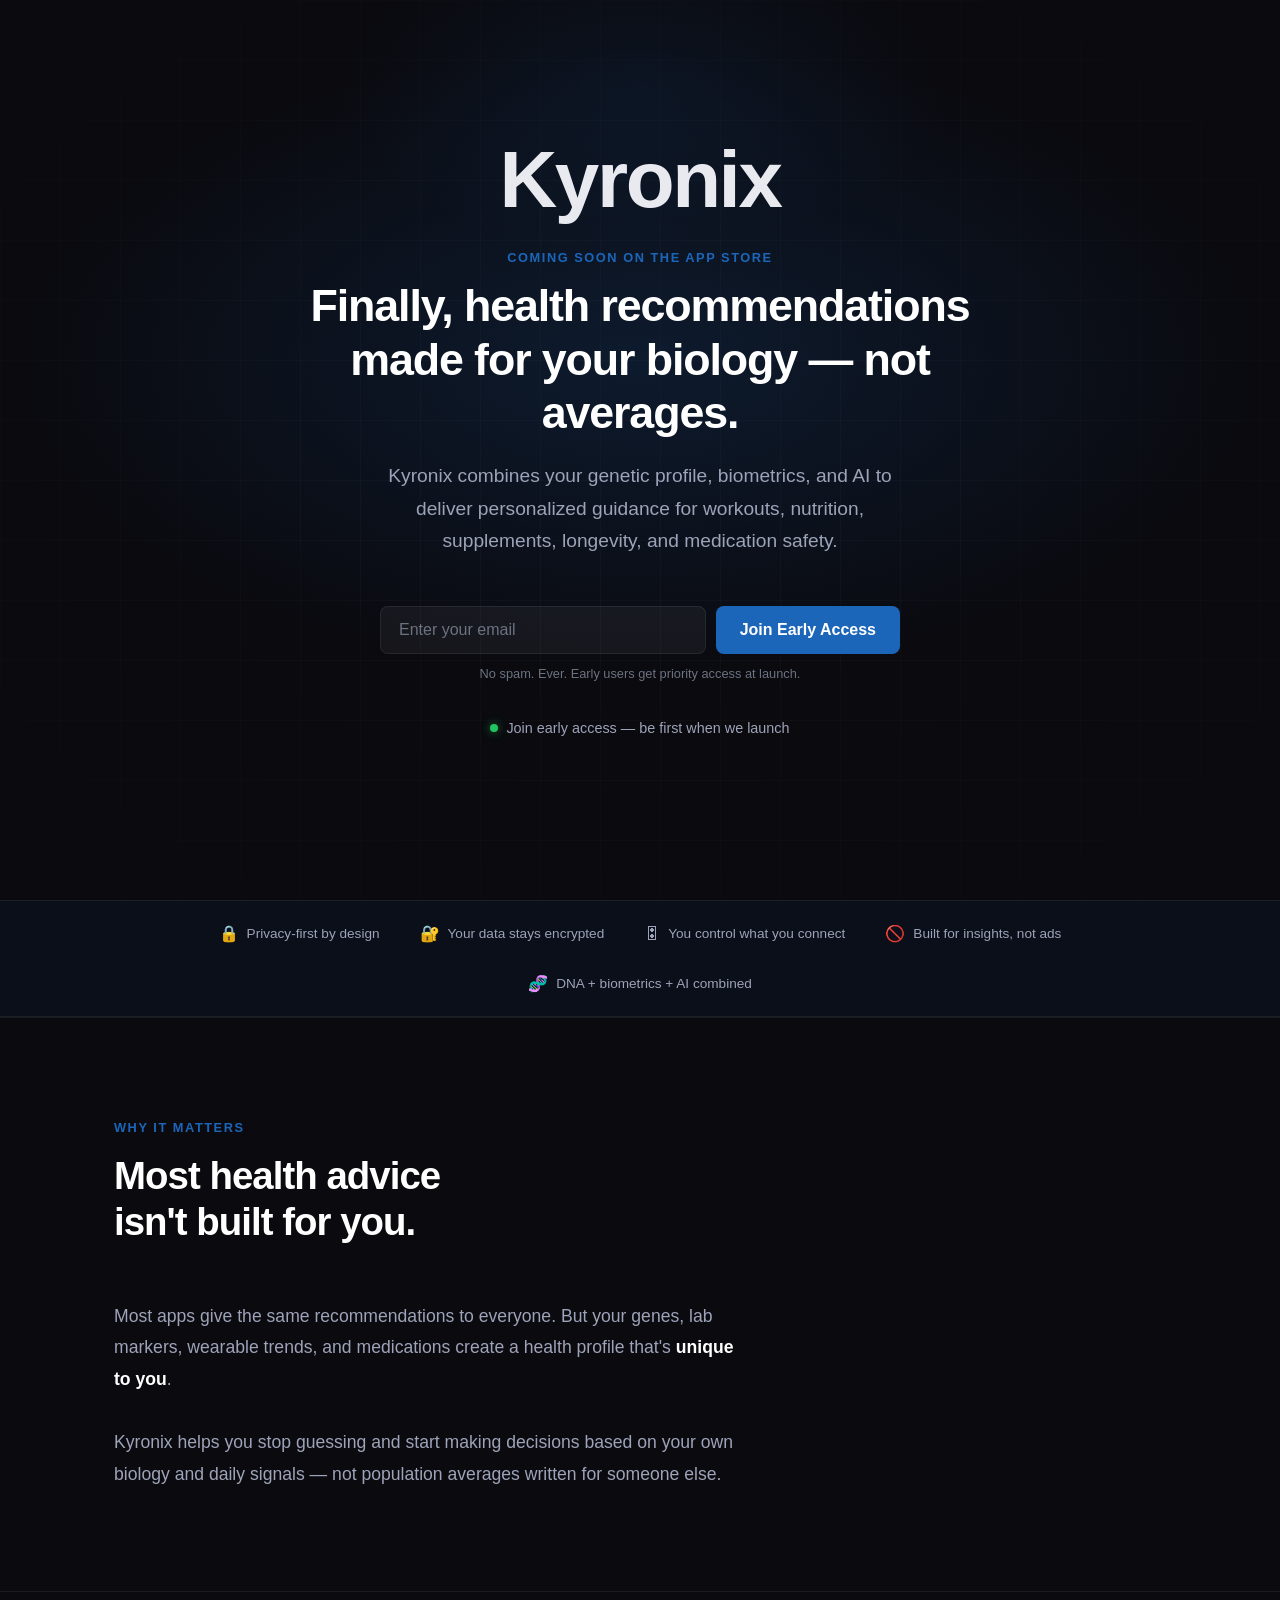
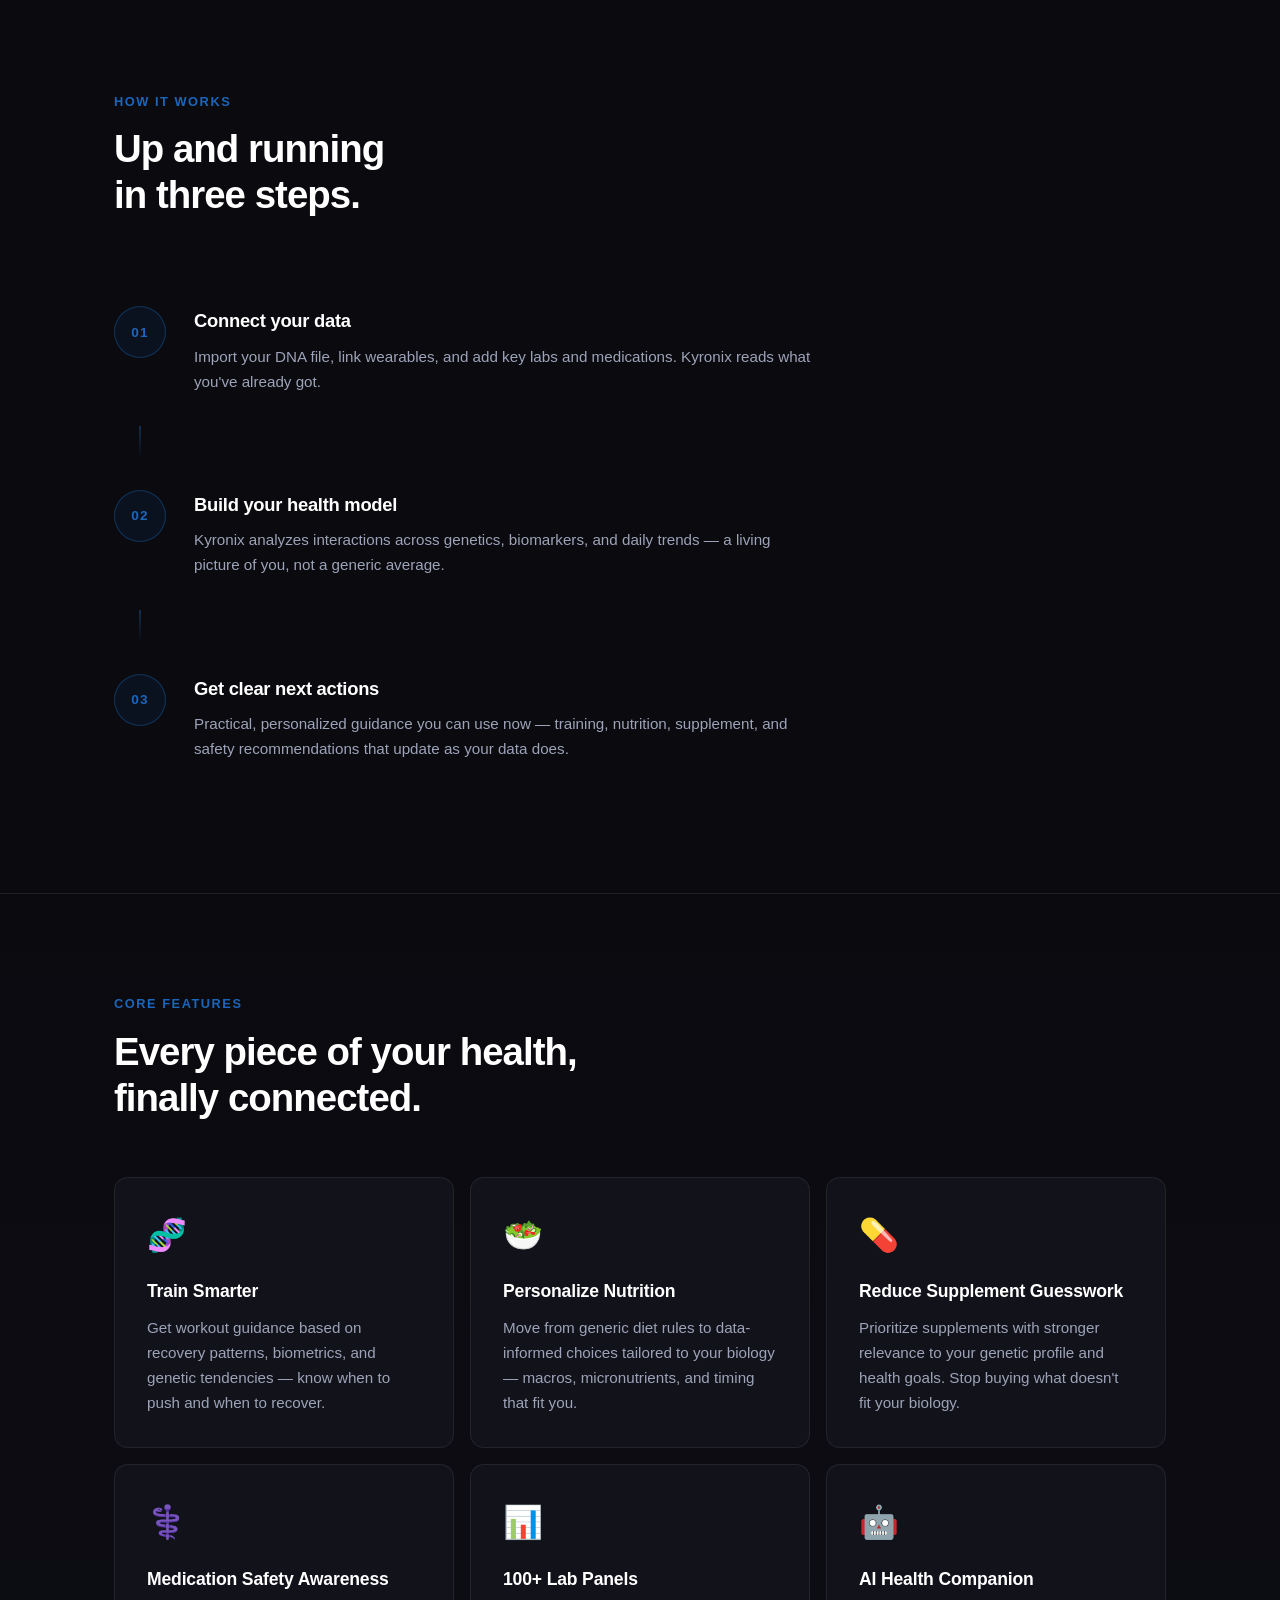
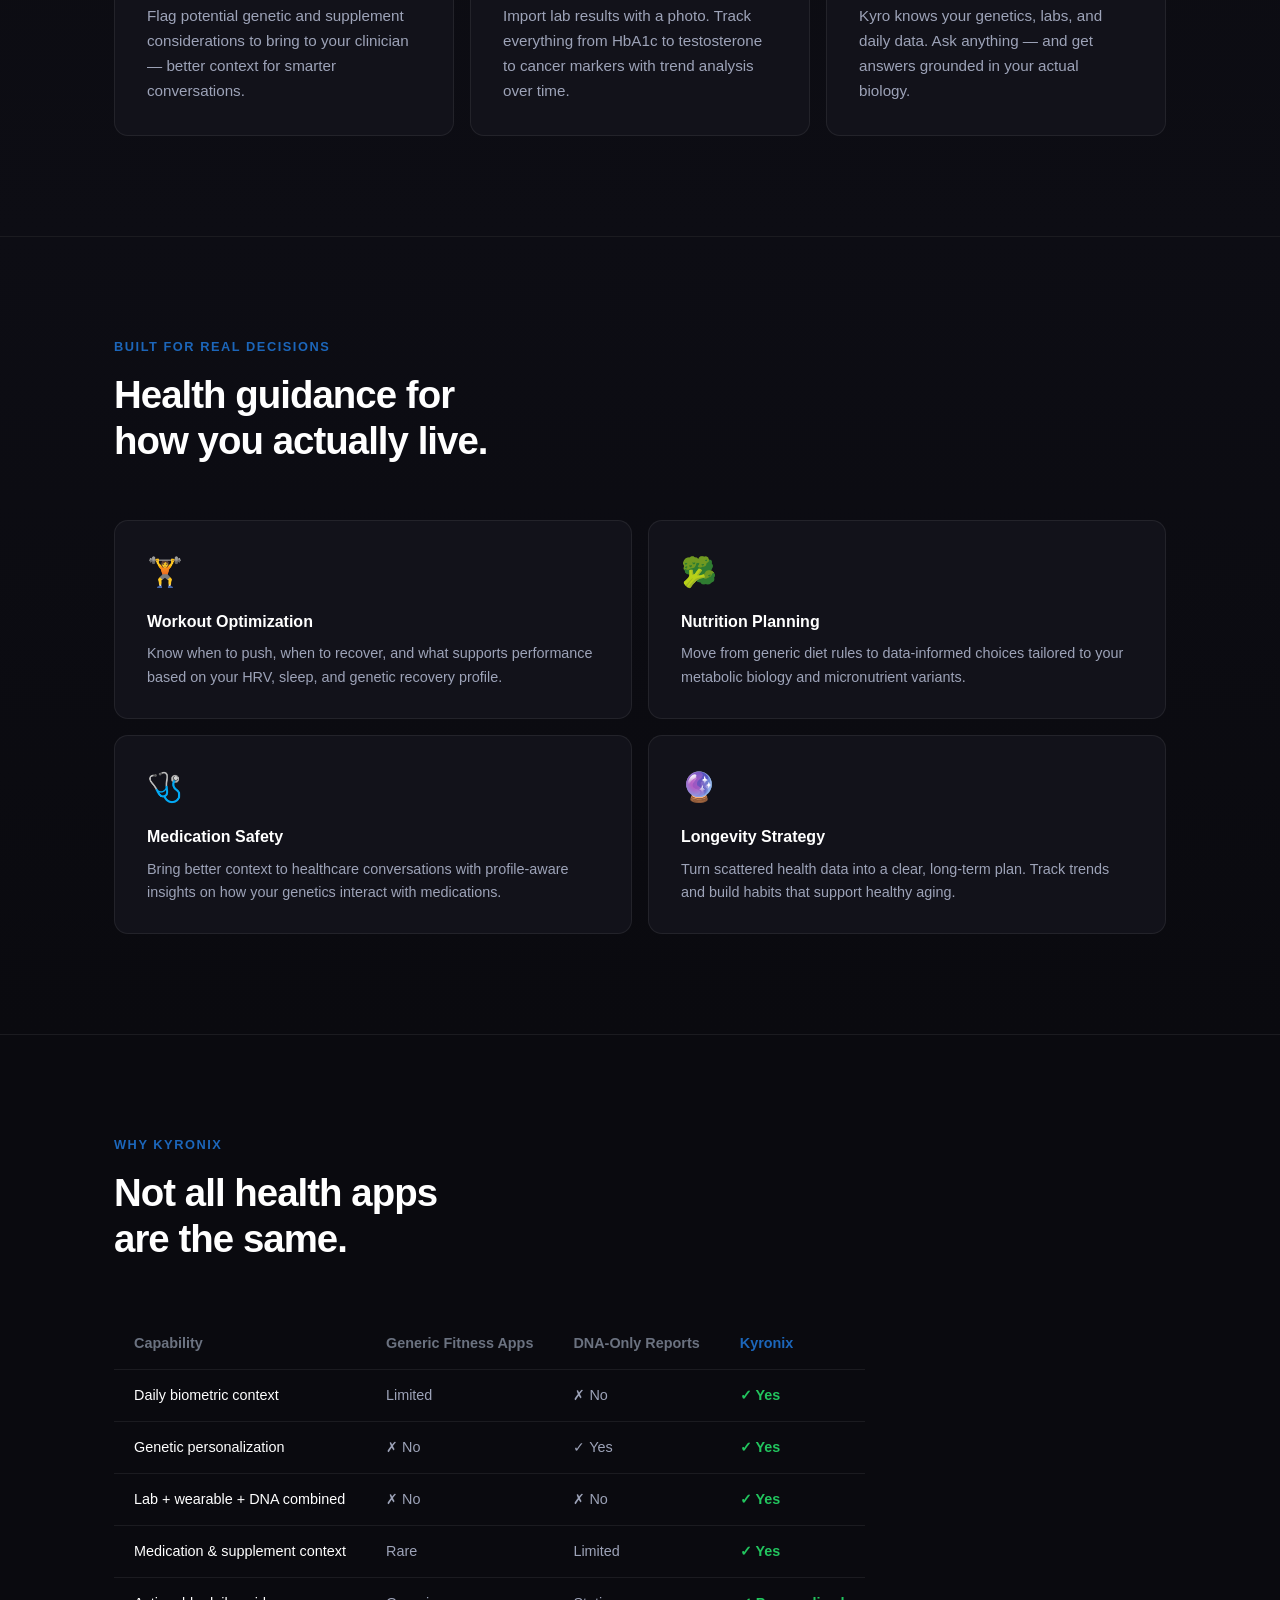
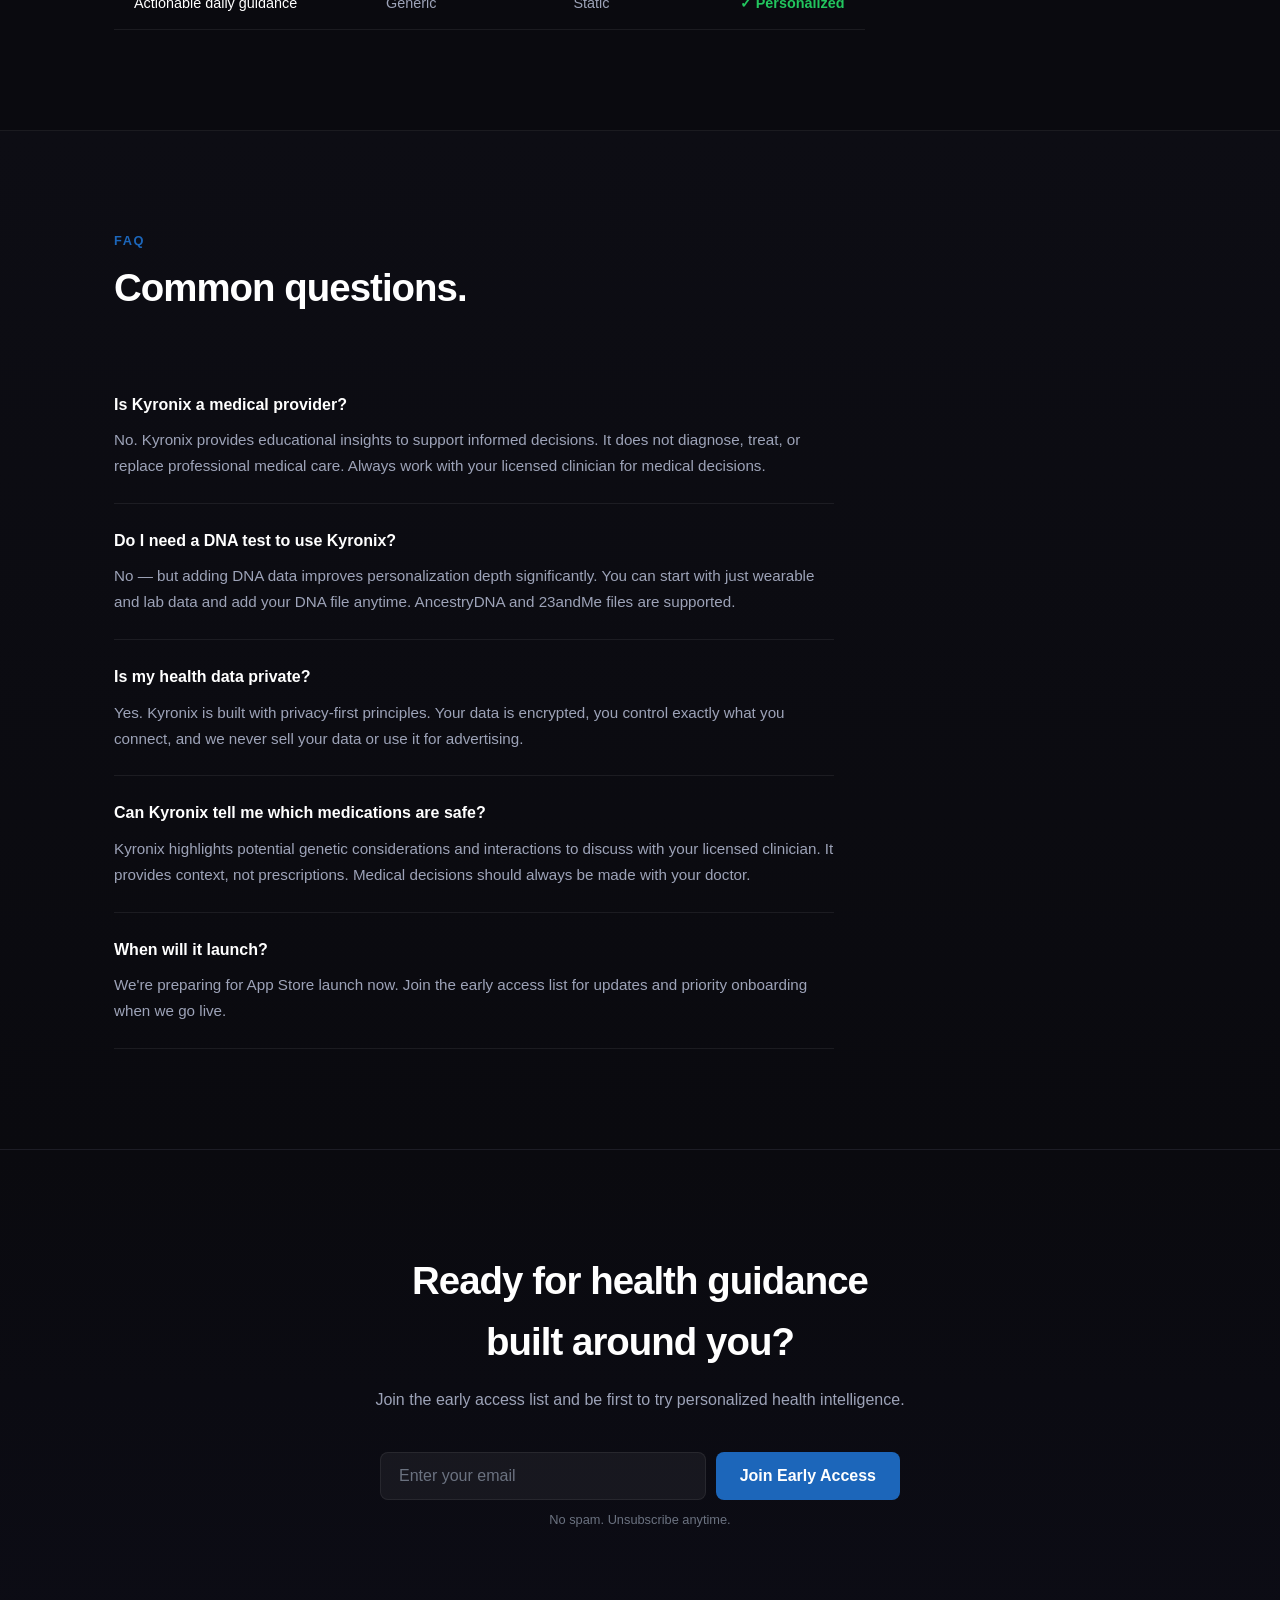
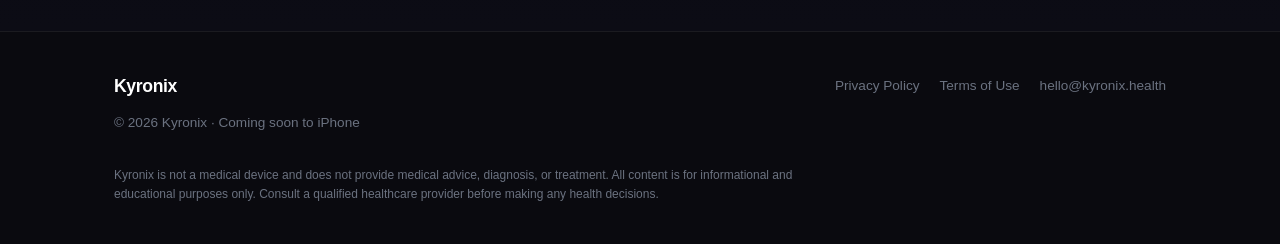
==== index.html @ baca87f0 "feat: full landing page rebuild — problem section, use cases, comparison grid, FAQ, trust strip" ====
<!DOCTYPE html>
<html lang="en">
<head>
  <meta charset="UTF-8" />
  <meta name="viewport" content="width=device-width, initial-scale=1.0" />
  <title>Kyronix — Personalized Health Intelligence from DNA + Biometrics</title>
  <meta name="description" content="Kyronix combines your DNA, labs, wearables, and AI to deliver personalized insights for performance, nutrition, supplements, longevity, and medication safety. Join early access." />
  <meta property="og:title" content="Kyronix — Personalized Health Intelligence" />
  <meta property="og:description" content="Finally, health recommendations made for your biology — not averages. DNA + biometrics + AI." />
  <meta property="og:type" content="website" />
  <meta property="og:image" content="https://kyronix.health/og-image.png" />
  <link rel="stylesheet" href="style.css" />
  <style>
    /* ---- Trust Strip ---- */
    .trust-strip {
      background: rgba(28,102,186,0.06);
      border-top: 1px solid var(--border);
      border-bottom: 1px solid var(--border);
      padding: 20px 24px;
      overflow: hidden;
    }
    .trust-strip-inner {
      display: flex;
      flex-wrap: wrap;
      gap: 24px 40px;
      justify-content: center;
      align-items: center;
      max-width: 900px;
      margin: 0 auto;
    }
    .trust-item {
      color: var(--text-muted);
      font-size: 0.85rem;
      display: flex;
      align-items: center;
      gap: 8px;
      white-space: nowrap;
    }
    .trust-item span.icon { font-size: 1rem; }

    /* ---- Problem Section ---- */
    .problem {
      padding: 100px 0;
      background: var(--bg);
      border-top: 1px solid var(--border);
    }
    .problem-body {
      max-width: 620px;
      color: var(--text-muted);
      font-size: 1.1rem;
      line-height: 1.8;
    }
    .problem-body strong { color: #fff; }

    /* ---- Use Cases ---- */
    .use-cases {
      padding: 100px 0;
      background: linear-gradient(180deg, #0D0D14 0%, var(--bg) 100%);
      border-top: 1px solid var(--border);
    }
    .use-cases-grid {
      display: grid;
      grid-template-columns: 1fr;
      gap: 16px;
    }
    @media (min-width: 640px) { .use-cases-grid { grid-template-columns: repeat(2, 1fr); } }
    .use-case-card {
      background: var(--bg-card);
      border: 1px solid var(--border);
      border-radius: var(--radius);
      padding: 28px 32px;
      transition: border-color 0.2s, transform 0.2s;
    }
    .use-case-card:hover {
      border-color: var(--border-accent);
      transform: translateY(-2px);
    }
    .use-case-icon { font-size: 1.8rem; margin-bottom: 14px; display: block; }
    .use-case-title { color: #fff; font-size: 1rem; font-weight: 600; margin-bottom: 8px; }
    .use-case-desc { color: var(--text-muted); font-size: 0.9rem; line-height: 1.65; }

    /* ---- Comparison Grid ---- */
    .comparison {
      padding: 100px 0;
      background: var(--bg);
      border-top: 1px solid var(--border);
    }
    .comparison-table {
      width: 100%;
      border-collapse: collapse;
      font-size: 0.9rem;
      overflow-x: auto;
      display: block;
    }
    .comparison-table th {
      padding: 14px 20px;
      text-align: left;
      color: var(--text-dim);
      font-weight: 600;
      border-bottom: 1px solid var(--border);
      white-space: nowrap;
    }
    .comparison-table th.kyronix-col { color: var(--blue); }
    .comparison-table td {
      padding: 14px 20px;
      border-bottom: 1px solid var(--border);
      color: var(--text-muted);
    }
    .comparison-table td:first-child { color: #fff; font-weight: 500; }
    .comparison-table td.kyronix-col { color: #22c55e; font-weight: 600; }
    .comparison-table tr:hover td { background: rgba(255,255,255,0.02); }
    .check { color: #22c55e; }
    .cross { color: #4a4f64; }
    .partial { color: #f59e0b; }

    /* ---- FAQ ---- */
    .faq {
      padding: 100px 0;
      background: linear-gradient(180deg, #0D0D14 0%, var(--bg) 100%);
      border-top: 1px solid var(--border);
    }
    .faq-list { max-width: 720px; display: flex; flex-direction: column; gap: 0; }
    .faq-item {
      border-bottom: 1px solid var(--border);
      padding: 24px 0;
    }
    .faq-q {
      color: #fff;
      font-size: 1rem;
      font-weight: 600;
      margin-bottom: 10px;
      cursor: pointer;
    }
    .faq-a {
      color: var(--text-muted);
      font-size: 0.95rem;
      line-height: 1.7;
    }

    /* ---- Eyebrow ---- */
    .eyebrow {
      color: var(--blue);
      font-size: 0.8rem;
      font-weight: 600;
      letter-spacing: 0.12em;
      text-transform: uppercase;
      margin-bottom: 10px;
      display: block;
    }

    /* ---- Secondary CTA button ---- */
    .cta-button-secondary {
      background: transparent;
      border: 1px solid var(--border-accent);
      border-radius: var(--radius-sm);
      color: var(--text-muted);
      cursor: pointer;
      font-family: var(--font);
      font-size: 1rem;
      font-weight: 500;
      padding: 14px 24px;
      transition: border-color 0.2s, color 0.2s;
      text-decoration: none;
      display: inline-block;
    }
    .cta-button-secondary:hover { border-color: var(--blue); color: #fff; }

    /* Hero CTA row */
    .hero-cta-row {
      display: flex;
      gap: 12px;
      justify-content: center;
      flex-wrap: wrap;
      margin-bottom: 32px;
    }
    .hero-cta-row .cta-button { padding: 14px 32px; font-size: 1rem; }

    /* Footer expanded */
    .footer-links { display: flex; gap: 20px; flex-wrap: wrap; }
    .footer-links a {
      color: var(--text-dim);
      font-size: 0.85rem;
      text-decoration: none;
      transition: color 0.2s;
    }
    .footer-links a:hover { color: var(--text-muted); }
    .footer-disclaimer {
      color: var(--text-dim);
      font-size: 0.75rem;
      line-height: 1.6;
      margin-top: 20px;
      max-width: 700px;
    }
  </style>
</head>
<body>

  <!-- HERO -->
  <section class="hero">
    <div class="hero-inner">
      <div class="wordmark">Kyronix</div>

      <span class="eyebrow">Coming Soon on the App Store</span>

      <h1 class="tagline">Finally, health recommendations<br>made for your biology — not averages.</h1>

      <p class="sub-tagline">
        Kyronix combines your genetic profile, biometrics, and AI to deliver personalized guidance
        for workouts, nutrition, supplements, longevity, and medication safety.
      </p>

      <form id="waitlist-form" class="email-form" action="https://formspree.io/f/xgonegew" method="POST" aria-label="Join the Kyronix waitlist">
        <div class="form-row">
          <label for="email-top" class="visually-hidden">Email address</label>
          <input
            type="email"
            id="email-top"
            name="email"
            placeholder="Enter your email"
            required
            class="email-input"
            autocomplete="email"
            aria-required="true"
          />
          <button type="submit" class="cta-button">Join Early Access</button>
        </div>
        <p class="form-note">No spam. Ever. Early users get priority access at launch.</p>
      </form>

      <div id="form-success" class="form-success" hidden>
        <span class="success-icon">✓</span>
        You're on the list! We'll be in touch.
      </div>

      <p class="social-proof" style="margin-top:32px">
        <span class="proof-dot"></span>
        Join early access — be first when we launch
      </p>
    </div>
    <div class="hero-glow"></div>
  </section>

  <!-- TRUST STRIP -->
  <div class="trust-strip">
    <div class="trust-strip-inner">
      <div class="trust-item"><span class="icon">🔒</span> Privacy-first by design</div>
      <div class="trust-item"><span class="icon">🔐</span> Your data stays encrypted</div>
      <div class="trust-item"><span class="icon">🎛</span> You control what you connect</div>
      <div class="trust-item"><span class="icon">🚫</span> Built for insights, not ads</div>
      <div class="trust-item"><span class="icon">🧬</span> DNA + biometrics + AI combined</div>
    </div>
  </div>

  <!-- PROBLEM -->
  <section class="problem">
    <div class="container">
      <h2 class="section-label">Why It Matters</h2>
      <h3 class="section-title">Most health advice<br>isn't built for you.</h3>
      <p class="problem-body">
        Most apps give the same recommendations to everyone. But your genes, lab markers,
        wearable trends, and medications create a health profile that's <strong>unique to you</strong>.<br><br>
        Kyronix helps you stop guessing and start making decisions based on your own biology
        and daily signals — not population averages written for someone else.
      </p>
    </div>
  </section>

  <!-- HOW IT WORKS -->
  <section class="how-it-works" id="how">
    <div class="container">
      <h2 class="section-label">How It Works</h2>
      <h3 class="section-title">Up and running<br>in three steps.</h3>
      <div class="steps">
        <div class="step">
          <div class="step-number">01</div>
          <div class="step-content">
            <h4 class="step-title">Connect your data</h4>
            <p class="step-desc">Import your DNA file, link wearables, and add key labs and medications. Kyronix reads what you've already got.</p>
          </div>
        </div>
        <div class="step-connector" aria-hidden="true"></div>
        <div class="step">
          <div class="step-number">02</div>
          <div class="step-content">
            <h4 class="step-title">Build your health model</h4>
            <p class="step-desc">Kyronix analyzes interactions across genetics, biomarkers, and daily trends — a living picture of you, not a generic average.</p>
          </div>
        </div>
        <div class="step-connector" aria-hidden="true"></div>
        <div class="step">
          <div class="step-number">03</div>
          <div class="step-content">
            <h4 class="step-title">Get clear next actions</h4>
            <p class="step-desc">Practical, personalized guidance you can use now — training, nutrition, supplement, and safety recommendations that update as your data does.</p>
          </div>
        </div>
      </div>
    </div>
  </section>

  <!-- FEATURES -->
  <section class="features" id="features">
    <div class="container">
      <h2 class="section-label">Core Features</h2>
      <h3 class="section-title">Every piece of your health,<br>finally connected.</h3>
      <div class="features-grid">
        <div class="feature-card">
          <div class="feature-icon">🧬</div>
          <h4 class="feature-title">Train Smarter</h4>
          <p class="feature-desc">Get workout guidance based on recovery patterns, biometrics, and genetic tendencies — know when to push and when to recover.</p>
        </div>
        <div class="feature-card">
          <div class="feature-icon">🥗</div>
          <h4 class="feature-title">Personalize Nutrition</h4>
          <p class="feature-desc">Move from generic diet rules to data-informed choices tailored to your biology — macros, micronutrients, and timing that fit you.</p>
        </div>
        <div class="feature-card">
          <div class="feature-icon">💊</div>
          <h4 class="feature-title">Reduce Supplement Guesswork</h4>
          <p class="feature-desc">Prioritize supplements with stronger relevance to your genetic profile and health goals. Stop buying what doesn't fit your biology.</p>
        </div>
        <div class="feature-card">
          <div class="feature-icon">⚕️</div>
          <h4 class="feature-title">Medication Safety Awareness</h4>
          <p class="feature-desc">Flag potential genetic and supplement considerations to bring to your clinician — better context for smarter conversations.</p>
        </div>
        <div class="feature-card">
          <div class="feature-icon">📊</div>
          <h4 class="feature-title">100+ Lab Panels</h4>
          <p class="feature-desc">Import lab results with a photo. Track everything from HbA1c to testosterone to cancer markers with trend analysis over time.</p>
        </div>
        <div class="feature-card">
          <div class="feature-icon">🤖</div>
          <h4 class="feature-title">AI Health Companion</h4>
          <p class="feature-desc">Kyro knows your genetics, labs, and daily data. Ask anything — and get answers grounded in your actual biology.</p>
        </div>
      </div>
    </div>
  </section>

  <!-- USE CASES -->
  <section class="use-cases">
    <div class="container">
      <h2 class="section-label">Built for Real Decisions</h2>
      <h3 class="section-title">Health guidance for<br>how you actually live.</h3>
      <div class="use-cases-grid">
        <div class="use-case-card">
          <span class="use-case-icon">🏋️</span>
          <div class="use-case-title">Workout Optimization</div>
          <p class="use-case-desc">Know when to push, when to recover, and what supports performance based on your HRV, sleep, and genetic recovery profile.</p>
        </div>
        <div class="use-case-card">
          <span class="use-case-icon">🥦</span>
          <div class="use-case-title">Nutrition Planning</div>
          <p class="use-case-desc">Move from generic diet rules to data-informed choices tailored to your metabolic biology and micronutrient variants.</p>
        </div>
        <div class="use-case-card">
          <span class="use-case-icon">🩺</span>
          <div class="use-case-title">Medication Safety</div>
          <p class="use-case-desc">Bring better context to healthcare conversations with profile-aware insights on how your genetics interact with medications.</p>
        </div>
        <div class="use-case-card">
          <span class="use-case-icon">🔮</span>
          <div class="use-case-title">Longevity Strategy</div>
          <p class="use-case-desc">Turn scattered health data into a clear, long-term plan. Track trends and build habits that support healthy aging.</p>
        </div>
      </div>
    </div>
  </section>

  <!-- COMPARISON -->
  <section class="comparison">
    <div class="container">
      <h2 class="section-label">Why Kyronix</h2>
      <h3 class="section-title">Not all health apps<br>are the same.</h3>
      <table class="comparison-table">
        <thead>
          <tr>
            <th>Capability</th>
            <th>Generic Fitness Apps</th>
            <th>DNA-Only Reports</th>
            <th class="kyronix-col">Kyronix</th>
          </tr>
        </thead>
        <tbody>
          <tr>
            <td>Daily biometric context</td>
            <td class="partial">Limited</td>
            <td class="cross">✗ No</td>
            <td class="kyronix-col">✓ Yes</td>
          </tr>
          <tr>
            <td>Genetic personalization</td>
            <td class="cross">✗ No</td>
            <td class="check">✓ Yes</td>
            <td class="kyronix-col">✓ Yes</td>
          </tr>
          <tr>
            <td>Lab + wearable + DNA combined</td>
            <td class="cross">✗ No</td>
            <td class="cross">✗ No</td>
            <td class="kyronix-col">✓ Yes</td>
          </tr>
          <tr>
            <td>Medication &amp; supplement context</td>
            <td class="partial">Rare</td>
            <td class="partial">Limited</td>
            <td class="kyronix-col">✓ Yes</td>
          </tr>
          <tr>
            <td>Actionable daily guidance</td>
            <td class="partial">Generic</td>
            <td class="partial">Static</td>
            <td class="kyronix-col">✓ Personalized</td>
          </tr>
        </tbody>
      </table>
    </div>
  </section>

  <!-- FAQ -->
  <section class="faq">
    <div class="container">
      <h2 class="section-label">FAQ</h2>
      <h3 class="section-title">Common questions.</h3>
      <div class="faq-list">
        <div class="faq-item">
          <div class="faq-q">Is Kyronix a medical provider?</div>
          <p class="faq-a">No. Kyronix provides educational insights to support informed decisions. It does not diagnose, treat, or replace professional medical care. Always work with your licensed clinician for medical decisions.</p>
        </div>
        <div class="faq-item">
          <div class="faq-q">Do I need a DNA test to use Kyronix?</div>
          <p class="faq-a">No — but adding DNA data improves personalization depth significantly. You can start with just wearable and lab data and add your DNA file anytime. AncestryDNA and 23andMe files are supported.</p>
        </div>
        <div class="faq-item">
          <div class="faq-q">Is my health data private?</div>
          <p class="faq-a">Yes. Kyronix is built with privacy-first principles. Your data is encrypted, you control exactly what you connect, and we never sell your data or use it for advertising.</p>
        </div>
        <div class="faq-item">
          <div class="faq-q">Can Kyronix tell me which medications are safe?</div>
          <p class="faq-a">Kyronix highlights potential genetic considerations and interactions to discuss with your licensed clinician. It provides context, not prescriptions. Medical decisions should always be made with your doctor.</p>
        </div>
        <div class="faq-item">
          <div class="faq-q">When will it launch?</div>
          <p class="faq-a">We're preparing for App Store launch now. Join the early access list for updates and priority onboarding when we go live.</p>
        </div>
      </div>
    </div>
  </section>

  <!-- BOTTOM CTA -->
  <section class="bottom-cta">
    <div class="container">
      <h3 class="cta-title">Ready for health guidance<br>built around you?</h3>
      <p class="cta-sub">Join the early access list and be first to try personalized health intelligence.</p>

      <form id="waitlist-form-bottom" class="email-form" action="https://formspree.io/f/xgonegew" method="POST" aria-label="Join the Kyronix waitlist">
        <div class="form-row">
          <label for="email-bottom" class="visually-hidden">Email address</label>
          <input
            type="email"
            id="email-bottom"
            name="email"
            placeholder="Enter your email"
            required
            class="email-input"
            autocomplete="email"
            aria-required="true"
          />
          <button type="submit" class="cta-button">Join Early Access</button>
        </div>
        <p class="form-note">No spam. Unsubscribe anytime.</p>
      </form>

      <div id="form-success-bottom" class="form-success" hidden>
        <span class="success-icon">✓</span>
        You're on the list! We'll be in touch.
      </div>
    </div>
  </section>

  <!-- FOOTER -->
  <footer class="footer">
    <div class="container" style="flex-direction:column; align-items:flex-start; gap:12px">
      <div style="display:flex; justify-content:space-between; width:100%; flex-wrap:wrap; gap:16px; align-items:center">
        <div class="footer-logo">Kyronix</div>
        <nav class="footer-links">
          <a href="/privacy.html">Privacy Policy</a>
          <a href="/terms.html">Terms of Use</a>
          <a href="mailto:hello@kyronix.health">hello@kyronix.health</a>
        </nav>
      </div>
      <p class="footer-text">© 2026 Kyronix · Coming soon to iPhone</p>
      <p class="footer-disclaimer">Kyronix is not a medical device and does not provide medical advice, diagnosis, or treatment. All content is for informational and educational purposes only. Consult a qualified healthcare provider before making any health decisions.</p>
    </div>
  </footer>

  <script src="script.js"></script>
</body>
</html>
---- style.css ----
/* =========================================
   Kyronix — Landing Page Styles
   Dark health-tech aesthetic, mobile-first
   ========================================= */

/* ---- Reset & Base ---- */
*, *::before, *::after {
  box-sizing: border-box;
  margin: 0;
  padding: 0;
}

/* Accessibility: visually hidden but screen-reader accessible */
.visually-hidden {
  position: absolute;
  width: 1px;
  height: 1px;
  padding: 0;
  margin: -1px;
  overflow: hidden;
  clip: rect(0, 0, 0, 0);
  white-space: nowrap;
  border: 0;
}

:root {
  --blue: #1C66BA;
  --blue-light: #2979d4;
  --blue-glow: rgba(28, 102, 186, 0.35);
  --bg: #0A0A0F;
  --bg-card: #12121A;
  --bg-card-hover: #16161F;
  --border: rgba(255, 255, 255, 0.07);
  --border-accent: rgba(28, 102, 186, 0.4);
  --text: #E8EAF0;
  --text-muted: #9DA3B8;  /* was #7A7F94 — bumped for WCAG AA contrast on dark bg */
  --text-dim: #6B7280;    /* was #4A4F64 — bumped for WCAG AA contrast on dark bg */
  --radius: 14px;
  --radius-sm: 8px;
  --font: -apple-system, BlinkMacSystemFont, "SF Pro Display", "SF Pro Text",
          "Helvetica Neue", Arial, sans-serif;
}

html {
  scroll-behavior: smooth;
}

body {
  background: var(--bg);
  color: var(--text);
  font-family: var(--font);
  font-size: 16px;
  line-height: 1.6;
  -webkit-font-smoothing: antialiased;
  -moz-osx-font-smoothing: grayscale;
  overflow-x: hidden;
}

.container {
  width: 100%;
  max-width: 1100px;
  margin: 0 auto;
  padding: 0 24px;
}

/* ---- Wordmark ---- */
.wordmark {
  font-size: clamp(2.8rem, 8vw, 5rem);
  font-weight: 800;
  letter-spacing: -0.03em;
  line-height: 1;
  margin-bottom: 28px;
  display: inline-block;
}

.wordmark-single {
  color: #fff;
}

/* ---- HERO ---- */
.hero {
  position: relative;
  min-height: 100svh;
  display: flex;
  align-items: center;
  justify-content: center;
  text-align: center;
  padding: 80px 24px 100px;
  overflow: hidden;
}

.hero-inner {
  position: relative;
  z-index: 2;
  max-width: 720px;
  width: 100%;
}

/* Radial glow behind hero */
.hero-glow {
  position: absolute;
  inset: 0;
  z-index: 1;
  pointer-events: none;
  background:
    radial-gradient(ellipse 70% 50% at 50% 40%, rgba(28, 102, 186, 0.18) 0%, transparent 70%),
    radial-gradient(ellipse 40% 30% at 50% 10%, rgba(28, 102, 186, 0.1) 0%, transparent 60%);
}

/* Subtle grid overlay */
.hero::before {
  content: "";
  position: absolute;
  inset: 0;
  z-index: 0;
  background-image:
    linear-gradient(rgba(255,255,255,0.025) 1px, transparent 1px),
    linear-gradient(90deg, rgba(255,255,255,0.025) 1px, transparent 1px);
  background-size: 60px 60px;
  mask-image: radial-gradient(ellipse 80% 80% at 50% 50%, black 30%, transparent 100%);
  -webkit-mask-image: radial-gradient(ellipse 80% 80% at 50% 50%, black 30%, transparent 100%);
}

.tagline {
  font-size: clamp(1.6rem, 5vw, 2.8rem);
  font-weight: 700;
  letter-spacing: -0.025em;
  line-height: 1.2;
  margin-bottom: 20px;
  color: #fff;
}

.sub-tagline {
  font-size: clamp(1rem, 2.5vw, 1.2rem);
  color: var(--text-muted);
  max-width: 540px;
  margin: 0 auto 48px;
  line-height: 1.7;
}

/* ---- Email Form ---- */
.email-form {
  margin: 0 auto;
  max-width: 520px;
}

.form-row {
  display: flex;
  gap: 10px;
  width: 100%;
}

.email-input {
  flex: 1;
  background: rgba(255, 255, 255, 0.05);
  border: 1px solid var(--border);
  border-radius: var(--radius-sm);
  color: #fff;
  font-family: var(--font);
  font-size: 1rem;
  padding: 14px 18px;
  outline: none;
  transition: border-color 0.2s, background 0.2s;
  min-width: 0;
}

.email-input::placeholder {
  color: var(--text-dim);
}

.email-input:focus {
  border-color: var(--blue);
  background: rgba(28, 102, 186, 0.08);
}

.cta-button {
  background: var(--blue);
  border: none;
  border-radius: var(--radius-sm);
  color: #fff;
  cursor: pointer;
  font-family: var(--font);
  font-size: 1rem;
  font-weight: 600;
  padding: 14px 24px;
  transition: background 0.2s, transform 0.15s, box-shadow 0.2s;
  white-space: nowrap;
}

.cta-button:hover {
  background: var(--blue-light);
  box-shadow: 0 4px 20px var(--blue-glow);
}

.cta-button:active {
  transform: scale(0.97);
}

.form-note {
  color: var(--text-dim);
  font-size: 0.8rem;
  margin-top: 10px;
  text-align: center;
}

/* ---- Form Success ---- */
.form-success {
  background: rgba(28, 102, 186, 0.12);
  border: 1px solid var(--border-accent);
  border-radius: var(--radius);
  color: #fff;
  font-size: 1rem;
  font-weight: 500;
  padding: 18px 24px;
  max-width: 520px;
  margin: 0 auto;
  display: flex;
  align-items: center;
  gap: 12px;
}

.form-success[hidden] {
  display: none;
}

.success-icon {
  background: var(--blue);
  border-radius: 50%;
  color: #fff;
  font-size: 0.85rem;
  font-weight: 700;
  width: 28px;
  height: 28px;
  display: flex;
  align-items: center;
  justify-content: center;
  flex-shrink: 0;
}

/* ---- Social Proof ---- */
.social-proof {
  align-items: center;
  color: var(--text-muted);
  display: flex;
  font-size: 0.9rem;
  gap: 8px;
  justify-content: center;
  margin-top: 28px;
}

.proof-dot {
  background: #22c55e;
  border-radius: 50%;
  box-shadow: 0 0 8px rgba(34, 197, 94, 0.6);
  display: inline-block;
  height: 8px;
  width: 8px;
  flex-shrink: 0;
  animation: pulse-dot 2s ease-in-out infinite;
}

@keyframes pulse-dot {
  0%, 100% { box-shadow: 0 0 6px rgba(34, 197, 94, 0.5); }
  50% { box-shadow: 0 0 14px rgba(34, 197, 94, 0.9); }
}

/* ---- Section Shared ---- */
.section-label {
  color: var(--blue);
  font-size: 0.8rem;
  font-weight: 600;
  letter-spacing: 0.12em;
  text-transform: uppercase;
  margin-bottom: 14px;
}

.section-title {
  color: #fff;
  font-size: clamp(1.6rem, 4vw, 2.4rem);
  font-weight: 700;
  letter-spacing: -0.025em;
  line-height: 1.2;
  margin-bottom: 56px;
}

/* ---- FEATURES ---- */
.features {
  padding: 100px 0;
  background: linear-gradient(180deg, var(--bg) 0%, #0D0D14 100%);
  border-top: 1px solid var(--border);
}

.features-grid {
  display: grid;
  grid-template-columns: 1fr;
  gap: 16px;
}

.feature-card {
  background: var(--bg-card);
  border: 1px solid var(--border);
  border-radius: var(--radius);
  padding: 32px;
  transition: border-color 0.2s, background 0.2s, transform 0.2s;
  position: relative;
  overflow: hidden;
}

.feature-card::before {
  content: "";
  position: absolute;
  top: 0;
  left: 0;
  right: 0;
  height: 1px;
  background: linear-gradient(90deg, transparent, var(--border-accent), transparent);
  opacity: 0;
  transition: opacity 0.3s;
}

.feature-card:hover {
  background: var(--bg-card-hover);
  border-color: var(--border-accent);
  transform: translateY(-2px);
}

.feature-card:hover::before {
  opacity: 1;
}

.feature-icon {
  font-size: 2rem;
  margin-bottom: 16px;
  display: block;
}

.feature-title {
  color: #fff;
  font-size: 1.1rem;
  font-weight: 600;
  margin-bottom: 10px;
  letter-spacing: -0.01em;
}

.feature-desc {
  color: var(--text-muted);
  font-size: 0.95rem;
  line-height: 1.65;
}

/* ---- HOW IT WORKS ---- */
.how-it-works {
  padding: 100px 0;
  background: var(--bg);
  border-top: 1px solid var(--border);
}

.steps {
  display: flex;
  flex-direction: column;
  gap: 0;
  max-width: 640px;
}

.step {
  display: flex;
  align-items: flex-start;
  gap: 28px;
  padding: 32px 0;
}

.step-connector {
  width: 2px;
  height: 32px;
  background: linear-gradient(180deg, var(--border-accent), transparent);
  margin-left: 25px;
}

.step-number {
  color: var(--blue);
  font-size: 0.85rem;
  font-weight: 700;
  letter-spacing: 0.08em;
  background: rgba(28, 102, 186, 0.1);
  border: 1px solid var(--border-accent);
  border-radius: 50%;
  width: 52px;
  height: 52px;
  display: flex;
  align-items: center;
  justify-content: center;
  flex-shrink: 0;
}

.step-title {
  color: #fff;
  font-size: 1.15rem;
  font-weight: 600;
  margin-bottom: 8px;
  letter-spacing: -0.015em;
}

.step-desc {
  color: var(--text-muted);
  font-size: 0.95rem;
  line-height: 1.65;
}

/* ---- BOTTOM CTA ---- */
.bottom-cta {
  padding: 100px 0;
  background: linear-gradient(180deg, var(--bg) 0%, #0C0C15 100%);
  border-top: 1px solid var(--border);
  text-align: center;
}

.cta-title {
  color: #fff;
  font-size: clamp(1.6rem, 4vw, 2.4rem);
  font-weight: 700;
  letter-spacing: -0.025em;
  margin-bottom: 14px;
}

.cta-sub {
  color: var(--text-muted);
  font-size: 1rem;
  margin-bottom: 40px;
}

.bottom-cta .email-form {
  margin: 0 auto;
}

/* ---- FOOTER ---- */
.footer {
  border-top: 1px solid var(--border);
  padding: 40px 0;
}

.footer .container {
  display: flex;
  align-items: center;
  justify-content: space-between;
  flex-wrap: wrap;
  gap: 16px;
}

.footer-logo {
  font-size: 1.1rem;
  font-weight: 700;
  letter-spacing: -0.02em;
  color: #fff;
}

.footer-nav a {
  color: var(--text-dim);
  font-size: 0.85rem;
  text-decoration: none;
  transition: color 0.2s;
}

.footer-nav a:hover {
  color: var(--text-muted);
}

.footer-text {
  color: var(--text-dim);
  font-size: 0.85rem;
}

/* =========================================
   Responsive — Tablet (640px+)
   ========================================= */
@media (min-width: 640px) {
  .features-grid {
    grid-template-columns: repeat(2, 1fr);
  }
}

/* =========================================
   Responsive — Desktop (900px+)
   ========================================= */
@media (min-width: 900px) {
  .features-grid {
    grid-template-columns: repeat(3, 1fr);
  }

  .steps {
    max-width: 700px;
  }
}

/* =========================================
   Mobile form: stack on very small screens
   ========================================= */
@media (max-width: 460px) {
  .form-row {
    flex-direction: column;
  }

  .cta-button {
    width: 100%;
    text-align: center;
  }
}

/* =========================================
   Accessibility — Reduced Motion
   ========================================= */
@media (prefers-reduced-motion: reduce) {
  *, *::before, *::after {
    animation-duration: 0.01ms !important;
    transition-duration: 0.01ms !important;
  }
}
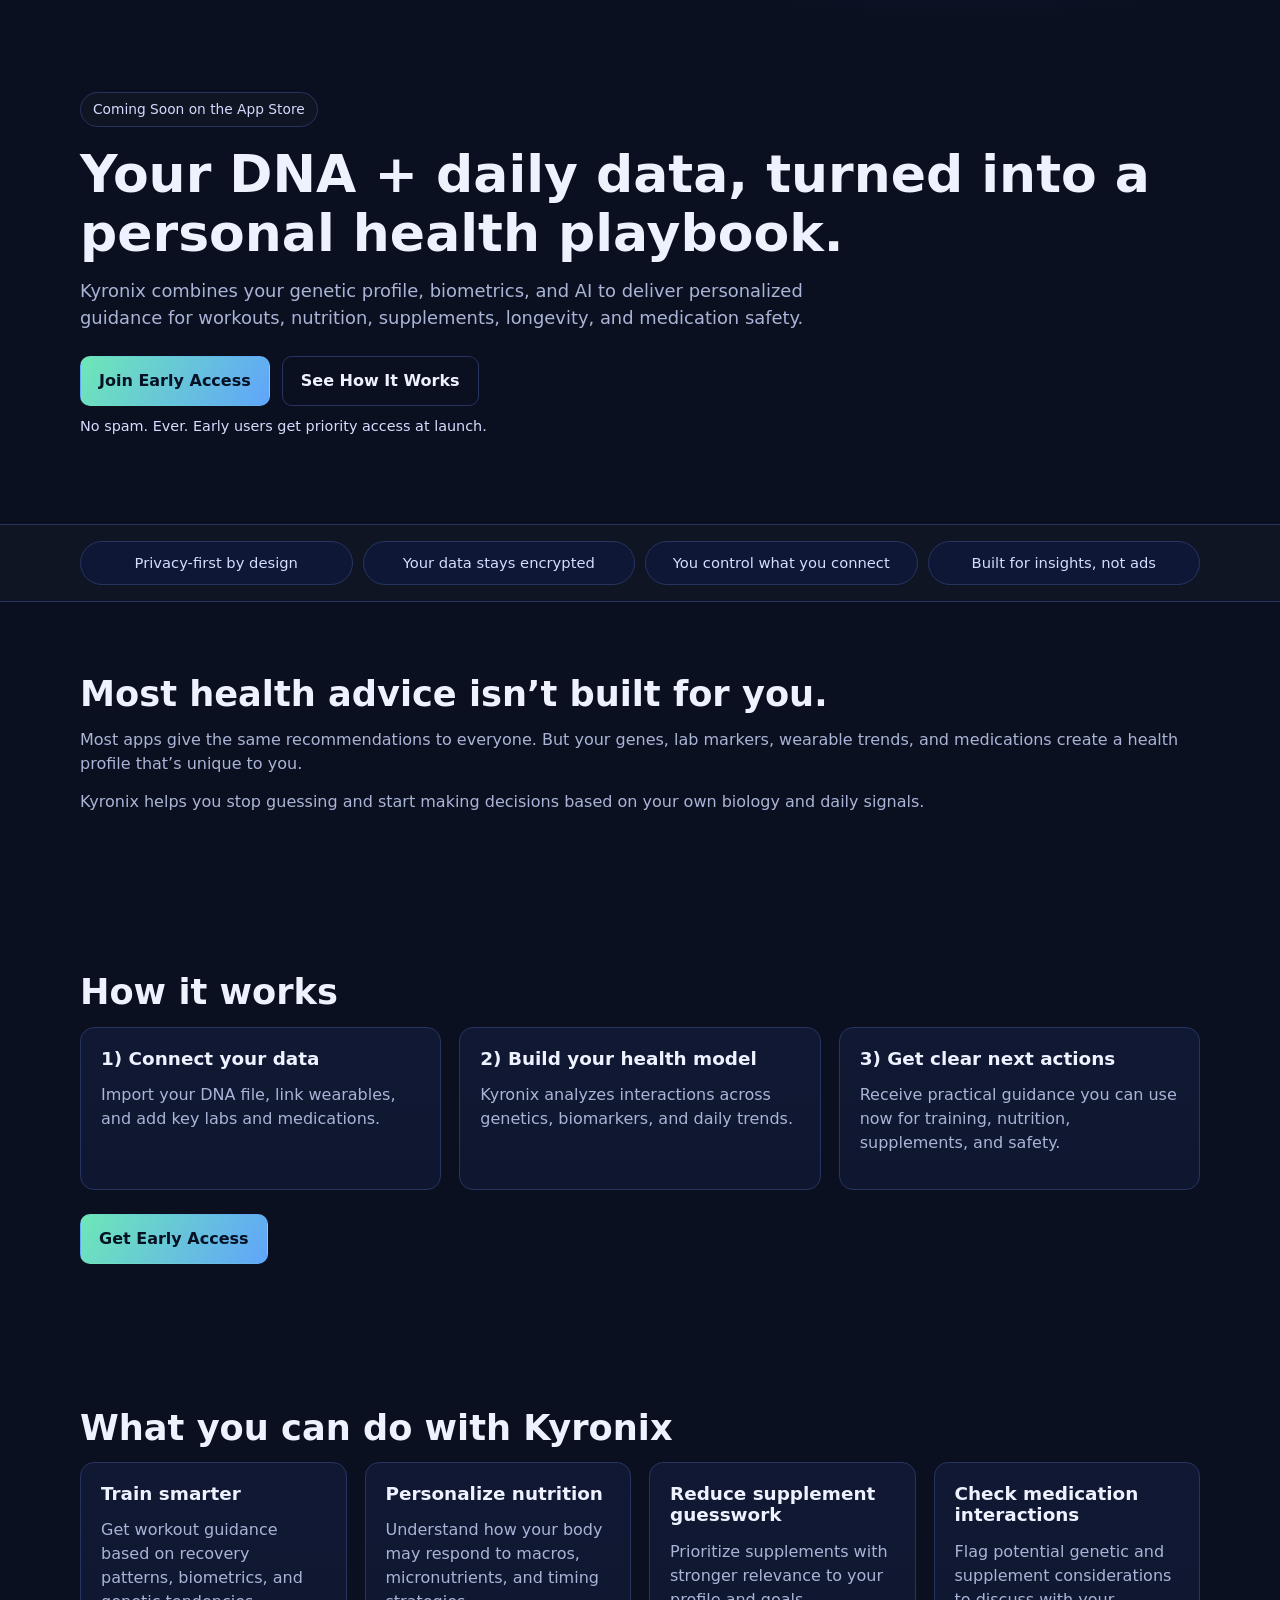
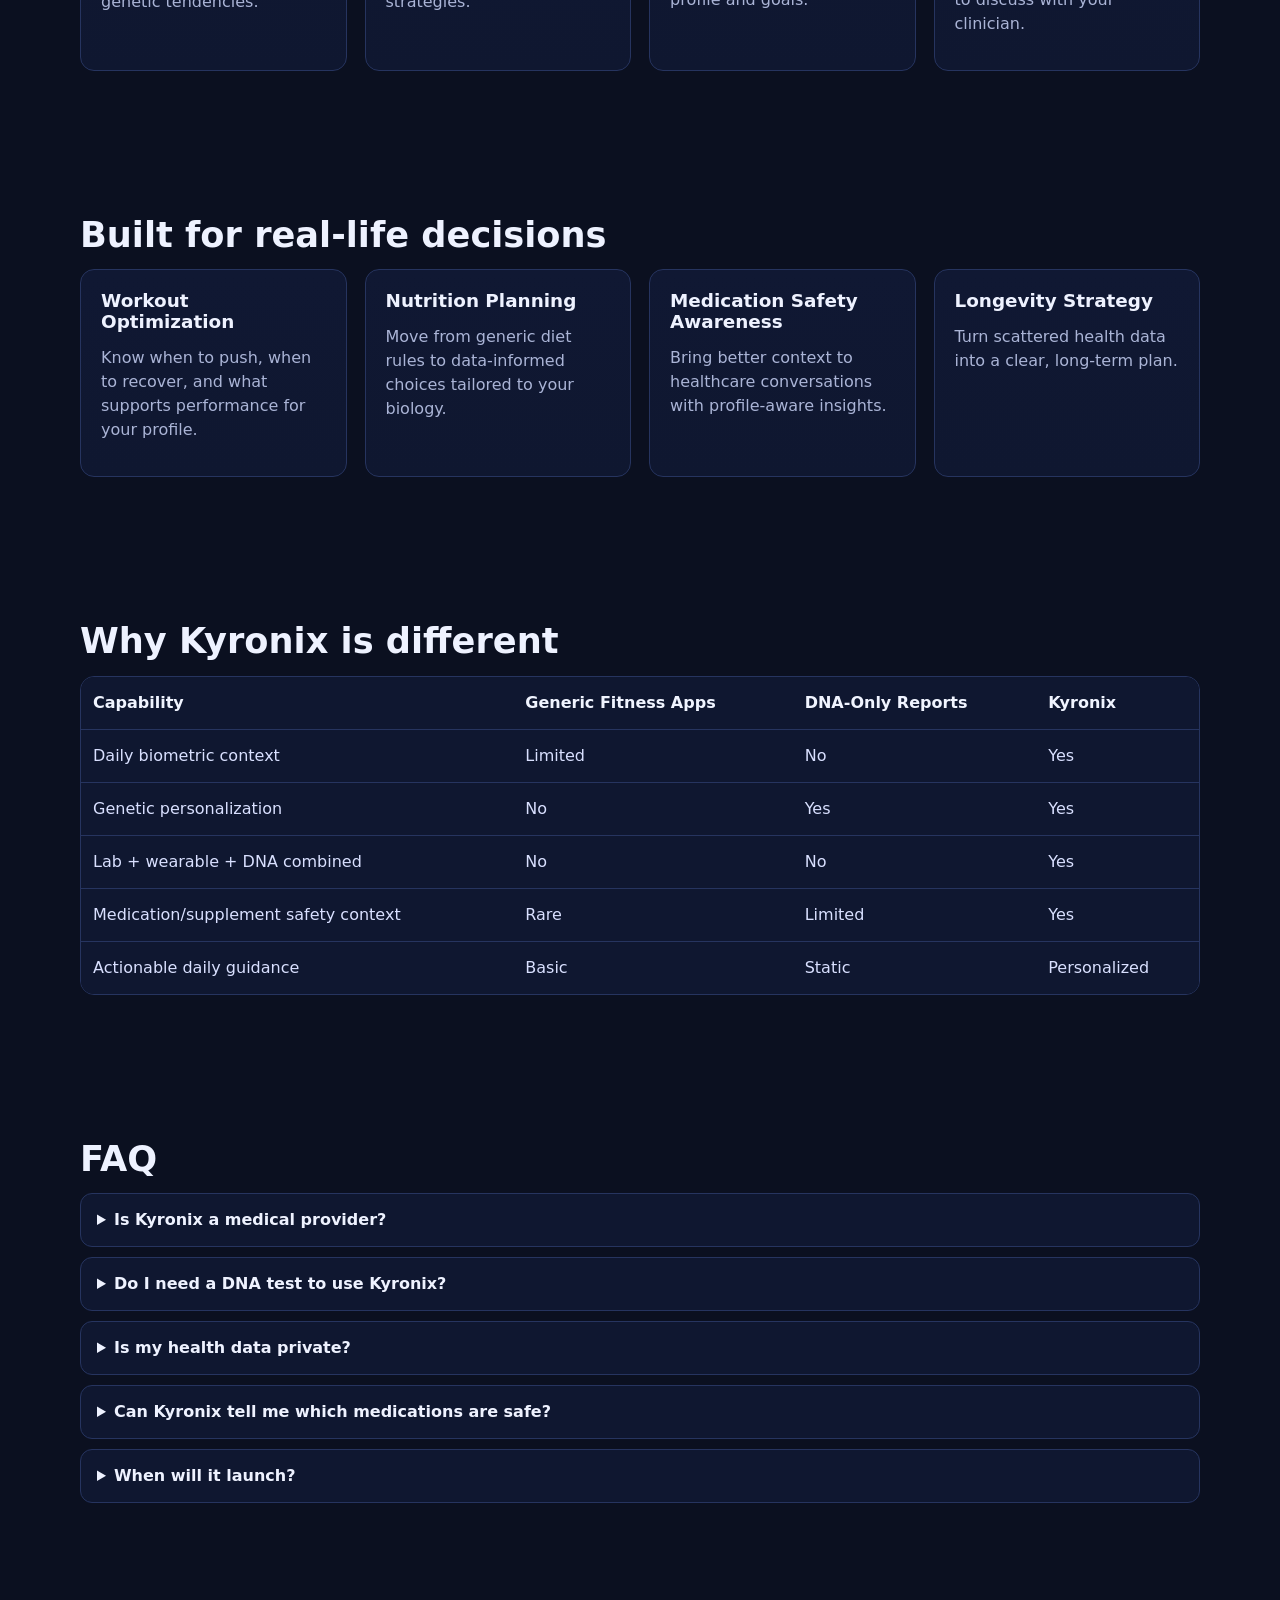
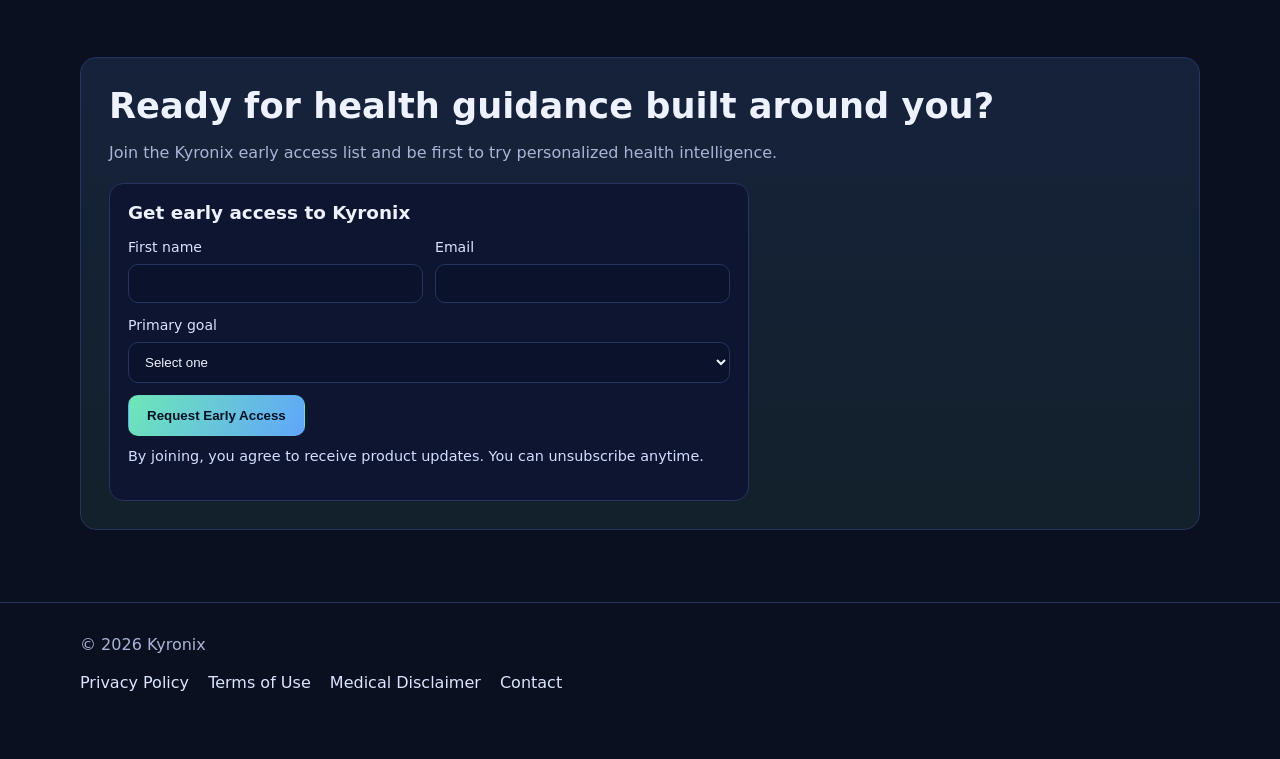
==== commit fb09721a: "Update index.html with Kyronix launch homepage copy" ====
--- a/index.html
+++ b/index.html
@@ -1,500 +1,378 @@
-<!DOCTYPE html>
+<!doctype html>
 <html lang="en">
 <head>
   <meta charset="UTF-8" />
   <meta name="viewport" content="width=device-width, initial-scale=1.0" />
   <title>Kyronix — Personalized Health Intelligence from DNA + Biometrics</title>
   <meta name="description" content="Kyronix combines your DNA, labs, wearables, and AI to deliver personalized insights for performance, nutrition, supplements, longevity, and medication safety. Join early access." />
-  <meta property="og:title" content="Kyronix — Personalized Health Intelligence" />
-  <meta property="og:description" content="Finally, health recommendations made for your biology — not averages. DNA + biometrics + AI." />
-  <meta property="og:type" content="website" />
-  <meta property="og:image" content="https://kyronix.health/og-image.png" />
-  <link rel="stylesheet" href="style.css" />
   <style>
-    /* ---- Trust Strip ---- */
-    .trust-strip {
-      background: rgba(28,102,186,0.06);
+    :root {
+      --bg: #0b1020;
+      --card: #101833;
+      --muted: #aab4d6;
+      --text: #eef2ff;
+      --brand: #6ee7b7;
+      --brand-2: #60a5fa;
+      --border: #26345f;
+      --max: 1120px;
+      --radius: 14px;
+    }
+    * { box-sizing: border-box; }
+    html, body { margin: 0; padding: 0; }
+    body {
+      font-family: Inter, ui-sans-serif, system-ui, -apple-system, Segoe UI, Roboto, Helvetica, Arial, sans-serif;
+      color: var(--text);
+      background: radial-gradient(1200px 700px at 75% -10%, #1d2e63 0%, var(--bg) 60%);
+      line-height: 1.5;
+    }
+    .container { width: min(var(--max), 92vw); margin: 0 auto; }
+    section { padding: 72px 0; }
+    h1, h2, h3 { line-height: 1.15; margin: 0 0 14px; }
+    h1 { font-size: clamp(2rem, 5vw, 3.25rem); }
+    h2 { font-size: clamp(1.6rem, 3vw, 2.2rem); }
+    h3 { font-size: 1.15rem; }
+    p { margin: 0 0 14px; color: var(--muted); }
+    .eyebrow {
+      display: inline-block;
+      border: 1px solid var(--border);
+      color: #d3dbff;
+      padding: 6px 12px;
+      border-radius: 999px;
+      font-size: 0.86rem;
+      margin-bottom: 18px;
+      background: rgba(255,255,255,0.02);
+    }
+    .hero { padding: 92px 0 72px; }
+    .hero p.lead { font-size: 1.12rem; max-width: 760px; }
+    .cta-row { display: flex; gap: 12px; flex-wrap: wrap; margin-top: 24px; }
+    .btn {
+      display: inline-block;
+      padding: 12px 18px;
+      border-radius: 10px;
+      text-decoration: none;
+      font-weight: 600;
+      border: 1px solid transparent;
+    }
+    .btn-primary { background: linear-gradient(120deg, var(--brand), var(--brand-2)); color: #051224; }
+    .btn-secondary { border-color: var(--border); color: var(--text); }
+    .micro { color: #d5ddff; font-size: 0.9rem; margin-top: 10px; }
+
+    .strip {
       border-top: 1px solid var(--border);
       border-bottom: 1px solid var(--border);
-      padding: 20px 24px;
-      overflow: hidden;
-    }
-    .trust-strip-inner {
-      display: flex;
-      flex-wrap: wrap;
-      gap: 24px 40px;
-      justify-content: center;
-      align-items: center;
-      max-width: 900px;
-      margin: 0 auto;
-    }
-    .trust-item {
-      color: var(--text-muted);
-      font-size: 0.85rem;
-      display: flex;
-      align-items: center;
-      gap: 8px;
-      white-space: nowrap;
-    }
-    .trust-item span.icon { font-size: 1rem; }
-
-    /* ---- Problem Section ---- */
-    .problem {
-      padding: 100px 0;
-      background: var(--bg);
+      background: rgba(255,255,255,0.02);
+    }
+    .pill-grid {
+      display: grid;
+      grid-template-columns: repeat(4, minmax(0, 1fr));
+      gap: 10px;
+      padding: 16px 0;
+    }
+    .pill {
+      border: 1px solid var(--border);
+      border-radius: 999px;
+      padding: 10px 12px;
+      text-align: center;
+      font-size: 0.92rem;
+      color: #d5ddff;
+      background: #0e1735;
+    }
+    .grid-3 { display: grid; grid-template-columns: repeat(3, minmax(0, 1fr)); gap: 18px; }
+    .grid-4 { display: grid; grid-template-columns: repeat(4, minmax(0, 1fr)); gap: 18px; }
+    .card {
+      border: 1px solid var(--border);
+      background: linear-gradient(180deg, #101833, #0f1730);
+      border-radius: var(--radius);
+      padding: 20px;
+    }
+    .table-wrap { overflow-x: auto; border: 1px solid var(--border); border-radius: var(--radius); }
+    table { width: 100%; border-collapse: collapse; min-width: 680px; background: #0f1730; }
+    th, td { padding: 14px 12px; border-bottom: 1px solid var(--border); text-align: left; color: #d9e0ff; }
+    th { color: #f0f4ff; }
+    tr:last-child td { border-bottom: 0; }
+
+    .faq details {
+      border: 1px solid var(--border);
+      border-radius: 12px;
+      padding: 14px 16px;
+      margin-bottom: 10px;
+      background: #0f1730;
+    }
+    .faq summary { cursor: pointer; font-weight: 600; }
+    .cta-final {
+      border: 1px solid var(--border);
+      border-radius: 16px;
+      padding: 28px;
+      background: linear-gradient(180deg, rgba(96,165,250,.12), rgba(110,231,183,.08));
+    }
+    .form {
+      border: 1px solid var(--border);
+      border-radius: 14px;
+      padding: 18px;
+      margin-top: 18px;
+      background: #0d1530;
+      max-width: 640px;
+    }
+    .form-grid { display: grid; grid-template-columns: repeat(2, minmax(0, 1fr)); gap: 12px; }
+    label { font-size: 0.88rem; color: #dbe2ff; display: block; margin-bottom: 6px; }
+    input, select {
+      width: 100%;
+      padding: 11px 12px;
+      border-radius: 10px;
+      border: 1px solid var(--border);
+      background: #0b122b;
+      color: var(--text);
+    }
+    .form .full { grid-column: 1 / -1; }
+    footer {
       border-top: 1px solid var(--border);
-    }
-    .problem-body {
-      max-width: 620px;
-      color: var(--text-muted);
-      font-size: 1.1rem;
-      line-height: 1.8;
-    }
-    .problem-body strong { color: #fff; }
-
-    /* ---- Use Cases ---- */
-    .use-cases {
-      padding: 100px 0;
-      background: linear-gradient(180deg, #0D0D14 0%, var(--bg) 100%);
-      border-top: 1px solid var(--border);
-    }
-    .use-cases-grid {
-      display: grid;
-      grid-template-columns: 1fr;
-      gap: 16px;
-    }
-    @media (min-width: 640px) { .use-cases-grid { grid-template-columns: repeat(2, 1fr); } }
-    .use-case-card {
-      background: var(--bg-card);
-      border: 1px solid var(--border);
-      border-radius: var(--radius);
-      padding: 28px 32px;
-      transition: border-color 0.2s, transform 0.2s;
-    }
-    .use-case-card:hover {
-      border-color: var(--border-accent);
-      transform: translateY(-2px);
-    }
-    .use-case-icon { font-size: 1.8rem; margin-bottom: 14px; display: block; }
-    .use-case-title { color: #fff; font-size: 1rem; font-weight: 600; margin-bottom: 8px; }
-    .use-case-desc { color: var(--text-muted); font-size: 0.9rem; line-height: 1.65; }
-
-    /* ---- Comparison Grid ---- */
-    .comparison {
-      padding: 100px 0;
-      background: var(--bg);
-      border-top: 1px solid var(--border);
-    }
-    .comparison-table {
-      width: 100%;
-      border-collapse: collapse;
-      font-size: 0.9rem;
-      overflow-x: auto;
-      display: block;
-    }
-    .comparison-table th {
-      padding: 14px 20px;
-      text-align: left;
-      color: var(--text-dim);
-      font-weight: 600;
-      border-bottom: 1px solid var(--border);
-      white-space: nowrap;
-    }
-    .comparison-table th.kyronix-col { color: var(--blue); }
-    .comparison-table td {
-      padding: 14px 20px;
-      border-bottom: 1px solid var(--border);
-      color: var(--text-muted);
-    }
-    .comparison-table td:first-child { color: #fff; font-weight: 500; }
-    .comparison-table td.kyronix-col { color: #22c55e; font-weight: 600; }
-    .comparison-table tr:hover td { background: rgba(255,255,255,0.02); }
-    .check { color: #22c55e; }
-    .cross { color: #4a4f64; }
-    .partial { color: #f59e0b; }
-
-    /* ---- FAQ ---- */
-    .faq {
-      padding: 100px 0;
-      background: linear-gradient(180deg, #0D0D14 0%, var(--bg) 100%);
-      border-top: 1px solid var(--border);
-    }
-    .faq-list { max-width: 720px; display: flex; flex-direction: column; gap: 0; }
-    .faq-item {
-      border-bottom: 1px solid var(--border);
-      padding: 24px 0;
-    }
-    .faq-q {
-      color: #fff;
-      font-size: 1rem;
-      font-weight: 600;
-      margin-bottom: 10px;
-      cursor: pointer;
-    }
-    .faq-a {
-      color: var(--text-muted);
-      font-size: 0.95rem;
-      line-height: 1.7;
-    }
-
-    /* ---- Eyebrow ---- */
-    .eyebrow {
-      color: var(--blue);
-      font-size: 0.8rem;
-      font-weight: 600;
-      letter-spacing: 0.12em;
-      text-transform: uppercase;
-      margin-bottom: 10px;
-      display: block;
-    }
-
-    /* ---- Secondary CTA button ---- */
-    .cta-button-secondary {
-      background: transparent;
-      border: 1px solid var(--border-accent);
-      border-radius: var(--radius-sm);
-      color: var(--text-muted);
-      cursor: pointer;
-      font-family: var(--font);
-      font-size: 1rem;
-      font-weight: 500;
-      padding: 14px 24px;
-      transition: border-color 0.2s, color 0.2s;
-      text-decoration: none;
-      display: inline-block;
-    }
-    .cta-button-secondary:hover { border-color: var(--blue); color: #fff; }
-
-    /* Hero CTA row */
-    .hero-cta-row {
-      display: flex;
-      gap: 12px;
-      justify-content: center;
-      flex-wrap: wrap;
-      margin-bottom: 32px;
-    }
-    .hero-cta-row .cta-button { padding: 14px 32px; font-size: 1rem; }
-
-    /* Footer expanded */
-    .footer-links { display: flex; gap: 20px; flex-wrap: wrap; }
-    .footer-links a {
-      color: var(--text-dim);
-      font-size: 0.85rem;
-      text-decoration: none;
-      transition: color 0.2s;
-    }
-    .footer-links a:hover { color: var(--text-muted); }
-    .footer-disclaimer {
-      color: var(--text-dim);
-      font-size: 0.75rem;
-      line-height: 1.6;
-      margin-top: 20px;
-      max-width: 700px;
+      padding: 30px 0 50px;
+      color: #c8d1f5;
+    }
+    footer a { color: #dce5ff; text-decoration: none; margin-right: 14px; }
+
+    @media (max-width: 980px) {
+      .pill-grid { grid-template-columns: repeat(2, minmax(0, 1fr)); }
+      .grid-4 { grid-template-columns: repeat(2, minmax(0, 1fr)); }
+      .grid-3 { grid-template-columns: 1fr; }
+    }
+    @media (max-width: 640px) {
+      section { padding: 56px 0; }
+      .hero { padding-top: 74px; }
+      .pill-grid, .grid-4 { grid-template-columns: 1fr; }
+      .form-grid { grid-template-columns: 1fr; }
     }
   </style>
 </head>
 <body>
-
-  <!-- HERO -->
-  <section class="hero">
-    <div class="hero-inner">
-      <div class="wordmark">Kyronix</div>
-
+  <header class="hero" id="hero">
+    <div class="container">
       <span class="eyebrow">Coming Soon on the App Store</span>
-
-      <h1 class="tagline">Finally, health recommendations<br>made for your biology — not averages.</h1>
-
-      <p class="sub-tagline">
-        Kyronix combines your genetic profile, biometrics, and AI to deliver personalized guidance
-        for workouts, nutrition, supplements, longevity, and medication safety.
+      <h1>Your DNA + daily data, turned into a personal health playbook.</h1>
+      <p class="lead">Kyronix combines your genetic profile, biometrics, and AI to deliver personalized guidance for workouts, nutrition, supplements, longevity, and medication safety.</p>
+      <div class="cta-row">
+        <a class="btn btn-primary" href="#waitlist">Join Early Access</a>
+        <a class="btn btn-secondary" href="#how-it-works">See How It Works</a>
+      </div>
+      <p class="micro">No spam. Ever. Early users get priority access at launch.</p>
+    </div>
+  </header>
+
+  <div class="strip" aria-label="Trust and privacy highlights">
+    <div class="container pill-grid">
+      <div class="pill">Privacy-first by design</div>
+      <div class="pill">Your data stays encrypted</div>
+      <div class="pill">You control what you connect</div>
+      <div class="pill">Built for insights, not ads</div>
+    </div>
+  </div>
+
+  <section id="problem">
+    <div class="container">
+      <h2>Most health advice isn’t built for you.</h2>
+      <p>Most apps give the same recommendations to everyone. But your genes, lab markers, wearable trends, and medications create a health profile that’s unique to you.</p>
+      <p>Kyronix helps you stop guessing and start making decisions based on your own biology and daily signals.</p>
+    </div>
+  </section>
+
+  <section id="how-it-works">
+    <div class="container">
+      <h2>How it works</h2>
+      <div class="grid-3">
+        <article class="card">
+          <h3>1) Connect your data</h3>
+          <p>Import your DNA file, link wearables, and add key labs and medications.</p>
+        </article>
+        <article class="card">
+          <h3>2) Build your health model</h3>
+          <p>Kyronix analyzes interactions across genetics, biomarkers, and daily trends.</p>
+        </article>
+        <article class="card">
+          <h3>3) Get clear next actions</h3>
+          <p>Receive practical guidance you can use now for training, nutrition, supplements, and safety.</p>
+        </article>
+      </div>
+      <div class="cta-row">
+        <a class="btn btn-primary" href="#waitlist">Get Early Access</a>
+      </div>
+    </div>
+  </section>
+
+  <section id="benefits">
+    <div class="container">
+      <h2>What you can do with Kyronix</h2>
+      <div class="grid-4">
+        <article class="card">
+          <h3>Train smarter</h3>
+          <p>Get workout guidance based on recovery patterns, biometrics, and genetic tendencies.</p>
+        </article>
+        <article class="card">
+          <h3>Personalize nutrition</h3>
+          <p>Understand how your body may respond to macros, micronutrients, and timing strategies.</p>
+        </article>
+        <article class="card">
+          <h3>Reduce supplement guesswork</h3>
+          <p>Prioritize supplements with stronger relevance to your profile and goals.</p>
+        </article>
+        <article class="card">
+          <h3>Check medication interactions</h3>
+          <p>Flag potential genetic and supplement considerations to discuss with your clinician.</p>
+        </article>
+      </div>
+    </div>
+  </section>
+
+  <section id="use-cases">
+    <div class="container">
+      <h2>Built for real-life decisions</h2>
+      <div class="grid-4">
+        <article class="card">
+          <h3>Workout Optimization</h3>
+          <p>Know when to push, when to recover, and what supports performance for your profile.</p>
+        </article>
+        <article class="card">
+          <h3>Nutrition Planning</h3>
+          <p>Move from generic diet rules to data-informed choices tailored to your biology.</p>
+        </article>
+        <article class="card">
+          <h3>Medication Safety Awareness</h3>
+          <p>Bring better context to healthcare conversations with profile-aware insights.</p>
+        </article>
+        <article class="card">
+          <h3>Longevity Strategy</h3>
+          <p>Turn scattered health data into a clear, long-term plan.</p>
+        </article>
+      </div>
+    </div>
+  </section>
+
+  <section id="comparison">
+    <div class="container">
+      <h2>Why Kyronix is different</h2>
+      <div class="table-wrap">
+        <table>
+          <thead>
+            <tr>
+              <th>Capability</th>
+              <th>Generic Fitness Apps</th>
+              <th>DNA-Only Reports</th>
+              <th>Kyronix</th>
+            </tr>
+          </thead>
+          <tbody>
+            <tr>
+              <td>Daily biometric context</td>
+              <td>Limited</td>
+              <td>No</td>
+              <td>Yes</td>
+            </tr>
+            <tr>
+              <td>Genetic personalization</td>
+              <td>No</td>
+              <td>Yes</td>
+              <td>Yes</td>
+            </tr>
+            <tr>
+              <td>Lab + wearable + DNA combined</td>
+              <td>No</td>
+              <td>No</td>
+              <td>Yes</td>
+            </tr>
+            <tr>
+              <td>Medication/supplement safety context</td>
+              <td>Rare</td>
+              <td>Limited</td>
+              <td>Yes</td>
+            </tr>
+            <tr>
+              <td>Actionable daily guidance</td>
+              <td>Basic</td>
+              <td>Static</td>
+              <td>Personalized</td>
+            </tr>
+          </tbody>
+        </table>
+      </div>
+    </div>
+  </section>
+
+  <section id="faq" class="faq">
+    <div class="container">
+      <h2>FAQ</h2>
+      <details>
+        <summary>Is Kyronix a medical provider?</summary>
+        <p>No. Kyronix provides educational insights to support informed decisions. It does not diagnose, treat, or replace professional medical care.</p>
+      </details>
+      <details>
+        <summary>Do I need a DNA test to use Kyronix?</summary>
+        <p>No, but adding DNA data improves personalization depth. You can still get value from wearable and lab data.</p>
+      </details>
+      <details>
+        <summary>Is my health data private?</summary>
+        <p>Kyronix is built with privacy-first principles, encryption, and user-controlled data connections.</p>
+      </details>
+      <details>
+        <summary>Can Kyronix tell me which medications are safe?</summary>
+        <p>Kyronix highlights potential considerations and interactions to discuss with your licensed clinician. Medical decisions should always be made with your doctor.</p>
+      </details>
+      <details>
+        <summary>When will it launch?</summary>
+        <p>We’re currently preparing for App Store launch. Join early access for updates and priority onboarding.</p>
+      </details>
+    </div>
+  </section>
+
+  <section id="waitlist">
+    <div class="container">
+      <div class="cta-final">
+        <h2>Ready for health guidance built around you?</h2>
+        <p>Join the Kyronix early access list and be first to try personalized health intelligence.</p>
+        <form class="form" method="post" action="#" aria-label="Kyronix waitlist form">
+          <h3 style="margin-top:0">Get early access to Kyronix</h3>
+          <div class="form-grid">
+            <div>
+              <label for="firstName">First name</label>
+              <input id="firstName" name="firstName" type="text" autocomplete="given-name" required />
+            </div>
+            <div>
+              <label for="email">Email</label>
+              <input id="email" name="email" type="email" autocomplete="email" required />
+            </div>
+            <div class="full">
+              <label for="goal">Primary goal</label>
+              <select id="goal" name="goal" required>
+                <option value="">Select one</option>
+                <option>Performance</option>
+                <option>Longevity</option>
+                <option>Nutrition</option>
+                <option>Medication Safety</option>
+                <option>General Health</option>
+              </select>
+            </div>
+            <div class="full">
+              <button class="btn btn-primary" type="submit">Request Early Access</button>
+            </div>
+          </div>
+          <p class="micro">By joining, you agree to receive product updates. You can unsubscribe anytime.</p>
+        </form>
+      </div>
+    </div>
+  </section>
+
+  <footer>
+    <div class="container">
+      <p>© <span id="year"></span> Kyronix</p>
+      <p>
+        <a href="#">Privacy Policy</a>
+        <a href="#">Terms of Use</a>
+        <a href="#">Medical Disclaimer</a>
+        <a href="mailto:hello@kyronix.health">Contact</a>
       </p>
-
-      <form id="waitlist-form" class="email-form" action="https://formspree.io/f/xgonegew" method="POST" aria-label="Join the Kyronix waitlist">
-        <div class="form-row">
-          <label for="email-top" class="visually-hidden">Email address</label>
-          <input
-            type="email"
-            id="email-top"
-            name="email"
-            placeholder="Enter your email"
-            required
-            class="email-input"
-            autocomplete="email"
-            aria-required="true"
-          />
-          <button type="submit" class="cta-button">Join Early Access</button>
-        </div>
-        <p class="form-note">No spam. Ever. Early users get priority access at launch.</p>
-      </form>
-
-      <div id="form-success" class="form-success" hidden>
-        <span class="success-icon">✓</span>
-        You're on the list! We'll be in touch.
-      </div>
-
-      <p class="social-proof" style="margin-top:32px">
-        <span class="proof-dot"></span>
-        Join early access — be first when we launch
-      </p>
-    </div>
-    <div class="hero-glow"></div>
-  </section>
-
-  <!-- TRUST STRIP -->
-  <div class="trust-strip">
-    <div class="trust-strip-inner">
-      <div class="trust-item"><span class="icon">🔒</span> Privacy-first by design</div>
-      <div class="trust-item"><span class="icon">🔐</span> Your data stays encrypted</div>
-      <div class="trust-item"><span class="icon">🎛</span> You control what you connect</div>
-      <div class="trust-item"><span class="icon">🚫</span> Built for insights, not ads</div>
-      <div class="trust-item"><span class="icon">🧬</span> DNA + biometrics + AI combined</div>
-    </div>
-  </div>
-
-  <!-- PROBLEM -->
-  <section class="problem">
-    <div class="container">
-      <h2 class="section-label">Why It Matters</h2>
-      <h3 class="section-title">Most health advice<br>isn't built for you.</h3>
-      <p class="problem-body">
-        Most apps give the same recommendations to everyone. But your genes, lab markers,
-        wearable trends, and medications create a health profile that's <strong>unique to you</strong>.<br><br>
-        Kyronix helps you stop guessing and start making decisions based on your own biology
-        and daily signals — not population averages written for someone else.
-      </p>
-    </div>
-  </section>
-
-  <!-- HOW IT WORKS -->
-  <section class="how-it-works" id="how">
-    <div class="container">
-      <h2 class="section-label">How It Works</h2>
-      <h3 class="section-title">Up and running<br>in three steps.</h3>
-      <div class="steps">
-        <div class="step">
-          <div class="step-number">01</div>
-          <div class="step-content">
-            <h4 class="step-title">Connect your data</h4>
-            <p class="step-desc">Import your DNA file, link wearables, and add key labs and medications. Kyronix reads what you've already got.</p>
-          </div>
-        </div>
-        <div class="step-connector" aria-hidden="true"></div>
-        <div class="step">
-          <div class="step-number">02</div>
-          <div class="step-content">
-            <h4 class="step-title">Build your health model</h4>
-            <p class="step-desc">Kyronix analyzes interactions across genetics, biomarkers, and daily trends — a living picture of you, not a generic average.</p>
-          </div>
-        </div>
-        <div class="step-connector" aria-hidden="true"></div>
-        <div class="step">
-          <div class="step-number">03</div>
-          <div class="step-content">
-            <h4 class="step-title">Get clear next actions</h4>
-            <p class="step-desc">Practical, personalized guidance you can use now — training, nutrition, supplement, and safety recommendations that update as your data does.</p>
-          </div>
-        </div>
-      </div>
-    </div>
-  </section>
-
-  <!-- FEATURES -->
-  <section class="features" id="features">
-    <div class="container">
-      <h2 class="section-label">Core Features</h2>
-      <h3 class="section-title">Every piece of your health,<br>finally connected.</h3>
-      <div class="features-grid">
-        <div class="feature-card">
-          <div class="feature-icon">🧬</div>
-          <h4 class="feature-title">Train Smarter</h4>
-          <p class="feature-desc">Get workout guidance based on recovery patterns, biometrics, and genetic tendencies — know when to push and when to recover.</p>
-        </div>
-        <div class="feature-card">
-          <div class="feature-icon">🥗</div>
-          <h4 class="feature-title">Personalize Nutrition</h4>
-          <p class="feature-desc">Move from generic diet rules to data-informed choices tailored to your biology — macros, micronutrients, and timing that fit you.</p>
-        </div>
-        <div class="feature-card">
-          <div class="feature-icon">💊</div>
-          <h4 class="feature-title">Reduce Supplement Guesswork</h4>
-          <p class="feature-desc">Prioritize supplements with stronger relevance to your genetic profile and health goals. Stop buying what doesn't fit your biology.</p>
-        </div>
-        <div class="feature-card">
-          <div class="feature-icon">⚕️</div>
-          <h4 class="feature-title">Medication Safety Awareness</h4>
-          <p class="feature-desc">Flag potential genetic and supplement considerations to bring to your clinician — better context for smarter conversations.</p>
-        </div>
-        <div class="feature-card">
-          <div class="feature-icon">📊</div>
-          <h4 class="feature-title">100+ Lab Panels</h4>
-          <p class="feature-desc">Import lab results with a photo. Track everything from HbA1c to testosterone to cancer markers with trend analysis over time.</p>
-        </div>
-        <div class="feature-card">
-          <div class="feature-icon">🤖</div>
-          <h4 class="feature-title">AI Health Companion</h4>
-          <p class="feature-desc">Kyro knows your genetics, labs, and daily data. Ask anything — and get answers grounded in your actual biology.</p>
-        </div>
-      </div>
-    </div>
-  </section>
-
-  <!-- USE CASES -->
-  <section class="use-cases">
-    <div class="container">
-      <h2 class="section-label">Built for Real Decisions</h2>
-      <h3 class="section-title">Health guidance for<br>how you actually live.</h3>
-      <div class="use-cases-grid">
-        <div class="use-case-card">
-          <span class="use-case-icon">🏋️</span>
-          <div class="use-case-title">Workout Optimization</div>
-          <p class="use-case-desc">Know when to push, when to recover, and what supports performance based on your HRV, sleep, and genetic recovery profile.</p>
-        </div>
-        <div class="use-case-card">
-          <span class="use-case-icon">🥦</span>
-          <div class="use-case-title">Nutrition Planning</div>
-          <p class="use-case-desc">Move from generic diet rules to data-informed choices tailored to your metabolic biology and micronutrient variants.</p>
-        </div>
-        <div class="use-case-card">
-          <span class="use-case-icon">🩺</span>
-          <div class="use-case-title">Medication Safety</div>
-          <p class="use-case-desc">Bring better context to healthcare conversations with profile-aware insights on how your genetics interact with medications.</p>
-        </div>
-        <div class="use-case-card">
-          <span class="use-case-icon">🔮</span>
-          <div class="use-case-title">Longevity Strategy</div>
-          <p class="use-case-desc">Turn scattered health data into a clear, long-term plan. Track trends and build habits that support healthy aging.</p>
-        </div>
-      </div>
-    </div>
-  </section>
-
-  <!-- COMPARISON -->
-  <section class="comparison">
-    <div class="container">
-      <h2 class="section-label">Why Kyronix</h2>
-      <h3 class="section-title">Not all health apps<br>are the same.</h3>
-      <table class="comparison-table">
-        <thead>
-          <tr>
-            <th>Capability</th>
-            <th>Generic Fitness Apps</th>
-            <th>DNA-Only Reports</th>
-            <th class="kyronix-col">Kyronix</th>
-          </tr>
-        </thead>
-        <tbody>
-          <tr>
-            <td>Daily biometric context</td>
-            <td class="partial">Limited</td>
-            <td class="cross">✗ No</td>
-            <td class="kyronix-col">✓ Yes</td>
-          </tr>
-          <tr>
-            <td>Genetic personalization</td>
-            <td class="cross">✗ No</td>
-            <td class="check">✓ Yes</td>
-            <td class="kyronix-col">✓ Yes</td>
-          </tr>
-          <tr>
-            <td>Lab + wearable + DNA combined</td>
-            <td class="cross">✗ No</td>
-            <td class="cross">✗ No</td>
-            <td class="kyronix-col">✓ Yes</td>
-          </tr>
-          <tr>
-            <td>Medication &amp; supplement context</td>
-            <td class="partial">Rare</td>
-            <td class="partial">Limited</td>
-            <td class="kyronix-col">✓ Yes</td>
-          </tr>
-          <tr>
-            <td>Actionable daily guidance</td>
-            <td class="partial">Generic</td>
-            <td class="partial">Static</td>
-            <td class="kyronix-col">✓ Personalized</td>
-          </tr>
-        </tbody>
-      </table>
-    </div>
-  </section>
-
-  <!-- FAQ -->
-  <section class="faq">
-    <div class="container">
-      <h2 class="section-label">FAQ</h2>
-      <h3 class="section-title">Common questions.</h3>
-      <div class="faq-list">
-        <div class="faq-item">
-          <div class="faq-q">Is Kyronix a medical provider?</div>
-          <p class="faq-a">No. Kyronix provides educational insights to support informed decisions. It does not diagnose, treat, or replace professional medical care. Always work with your licensed clinician for medical decisions.</p>
-        </div>
-        <div class="faq-item">
-          <div class="faq-q">Do I need a DNA test to use Kyronix?</div>
-          <p class="faq-a">No — but adding DNA data improves personalization depth significantly. You can start with just wearable and lab data and add your DNA file anytime. AncestryDNA and 23andMe files are supported.</p>
-        </div>
-        <div class="faq-item">
-          <div class="faq-q">Is my health data private?</div>
-          <p class="faq-a">Yes. Kyronix is built with privacy-first principles. Your data is encrypted, you control exactly what you connect, and we never sell your data or use it for advertising.</p>
-        </div>
-        <div class="faq-item">
-          <div class="faq-q">Can Kyronix tell me which medications are safe?</div>
-          <p class="faq-a">Kyronix highlights potential genetic considerations and interactions to discuss with your licensed clinician. It provides context, not prescriptions. Medical decisions should always be made with your doctor.</p>
-        </div>
-        <div class="faq-item">
-          <div class="faq-q">When will it launch?</div>
-          <p class="faq-a">We're preparing for App Store launch now. Join the early access list for updates and priority onboarding when we go live.</p>
-        </div>
-      </div>
-    </div>
-  </section>
-
-  <!-- BOTTOM CTA -->
-  <section class="bottom-cta">
-    <div class="container">
-      <h3 class="cta-title">Ready for health guidance<br>built around you?</h3>
-      <p class="cta-sub">Join the early access list and be first to try personalized health intelligence.</p>
-
-      <form id="waitlist-form-bottom" class="email-form" action="https://formspree.io/f/xgonegew" method="POST" aria-label="Join the Kyronix waitlist">
-        <div class="form-row">
-          <label for="email-bottom" class="visually-hidden">Email address</label>
-          <input
-            type="email"
-            id="email-bottom"
-            name="email"
-            placeholder="Enter your email"
-            required
-            class="email-input"
-            autocomplete="email"
-            aria-required="true"
-          />
-          <button type="submit" class="cta-button">Join Early Access</button>
-        </div>
-        <p class="form-note">No spam. Unsubscribe anytime.</p>
-      </form>
-
-      <div id="form-success-bottom" class="form-success" hidden>
-        <span class="success-icon">✓</span>
-        You're on the list! We'll be in touch.
-      </div>
-    </div>
-  </section>
-
-  <!-- FOOTER -->
-  <footer class="footer">
-    <div class="container" style="flex-direction:column; align-items:flex-start; gap:12px">
-      <div style="display:flex; justify-content:space-between; width:100%; flex-wrap:wrap; gap:16px; align-items:center">
-        <div class="footer-logo">Kyronix</div>
-        <nav class="footer-links">
-          <a href="/privacy.html">Privacy Policy</a>
-          <a href="/terms.html">Terms of Use</a>
-          <a href="mailto:hello@kyronix.health">hello@kyronix.health</a>
-        </nav>
-      </div>
-      <p class="footer-text">© 2026 Kyronix · Coming soon to iPhone</p>
-      <p class="footer-disclaimer">Kyronix is not a medical device and does not provide medical advice, diagnosis, or treatment. All content is for informational and educational purposes only. Consult a qualified healthcare provider before making any health decisions.</p>
     </div>
   </footer>
 
-  <script src="script.js"></script>
+  <script>
+    document.getElementById('year').textContent = new Date().getFullYear();
+  </script>
 </body>
 </html>
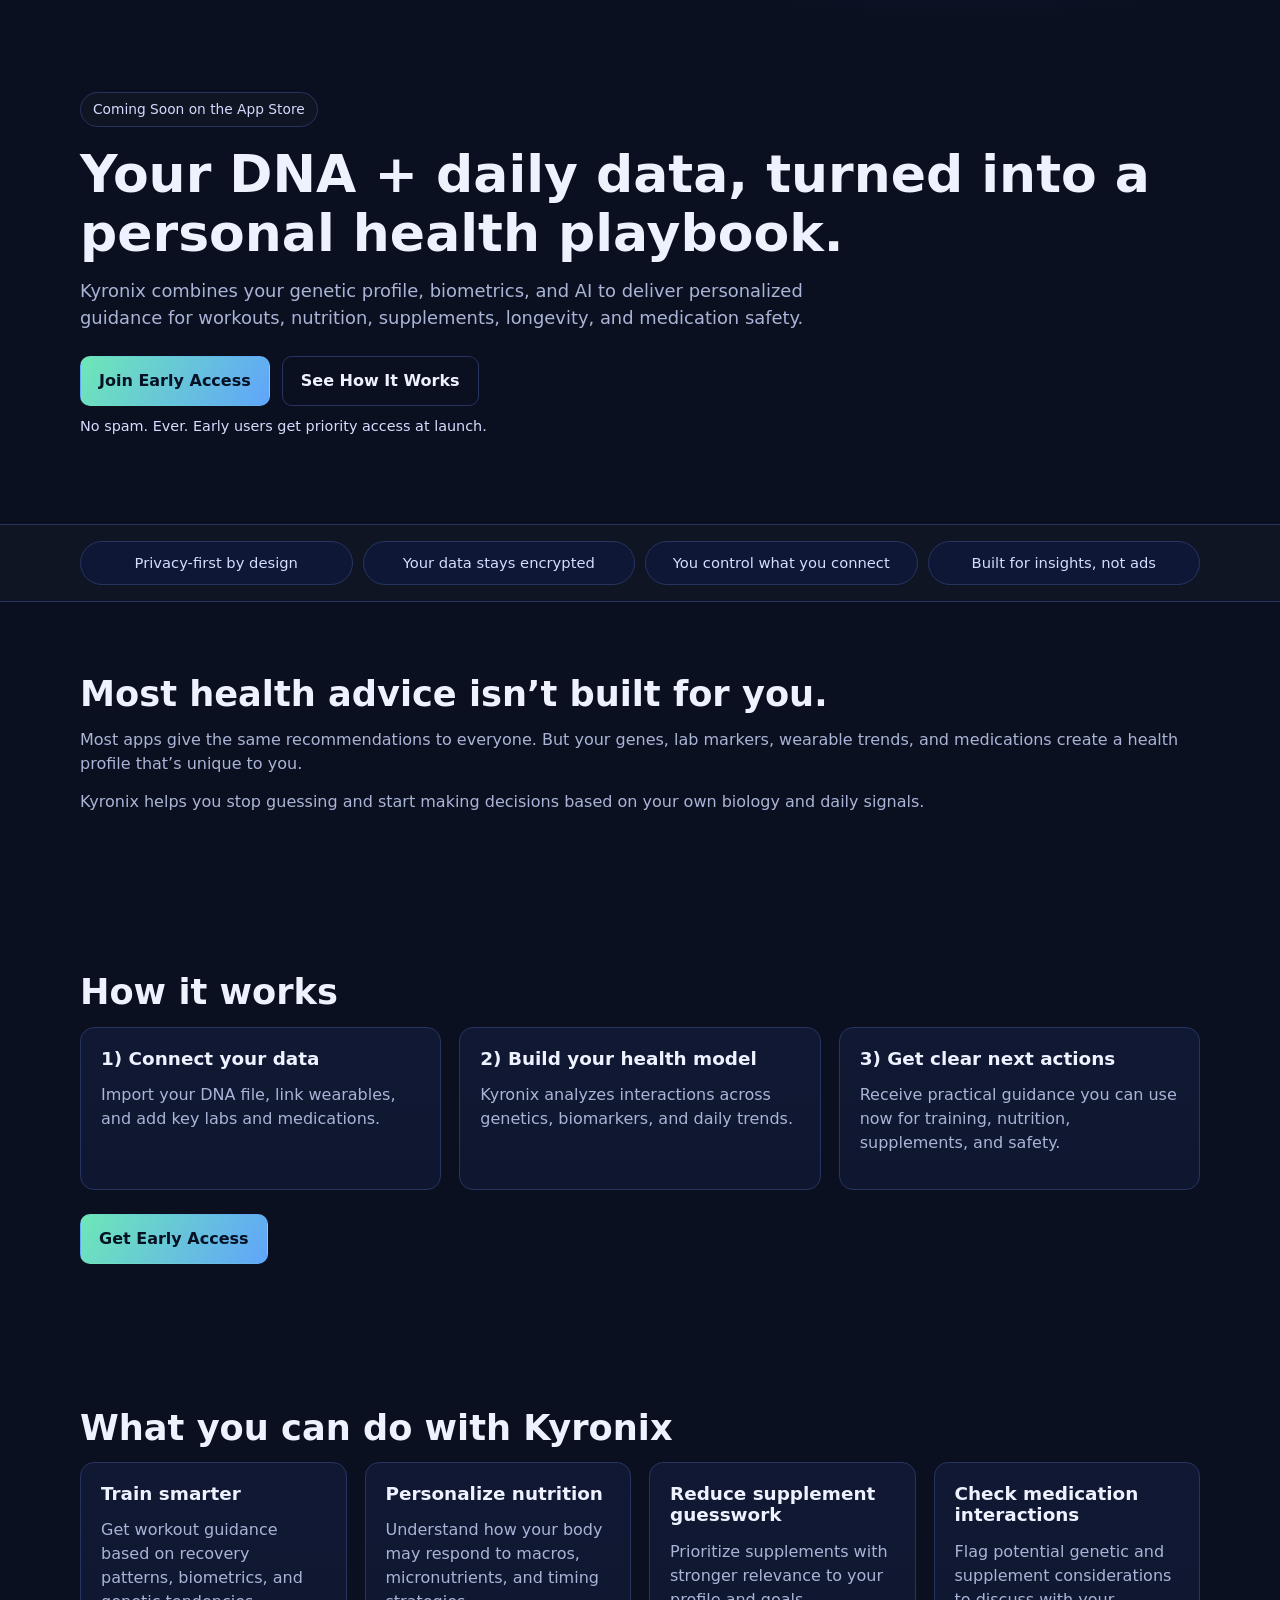
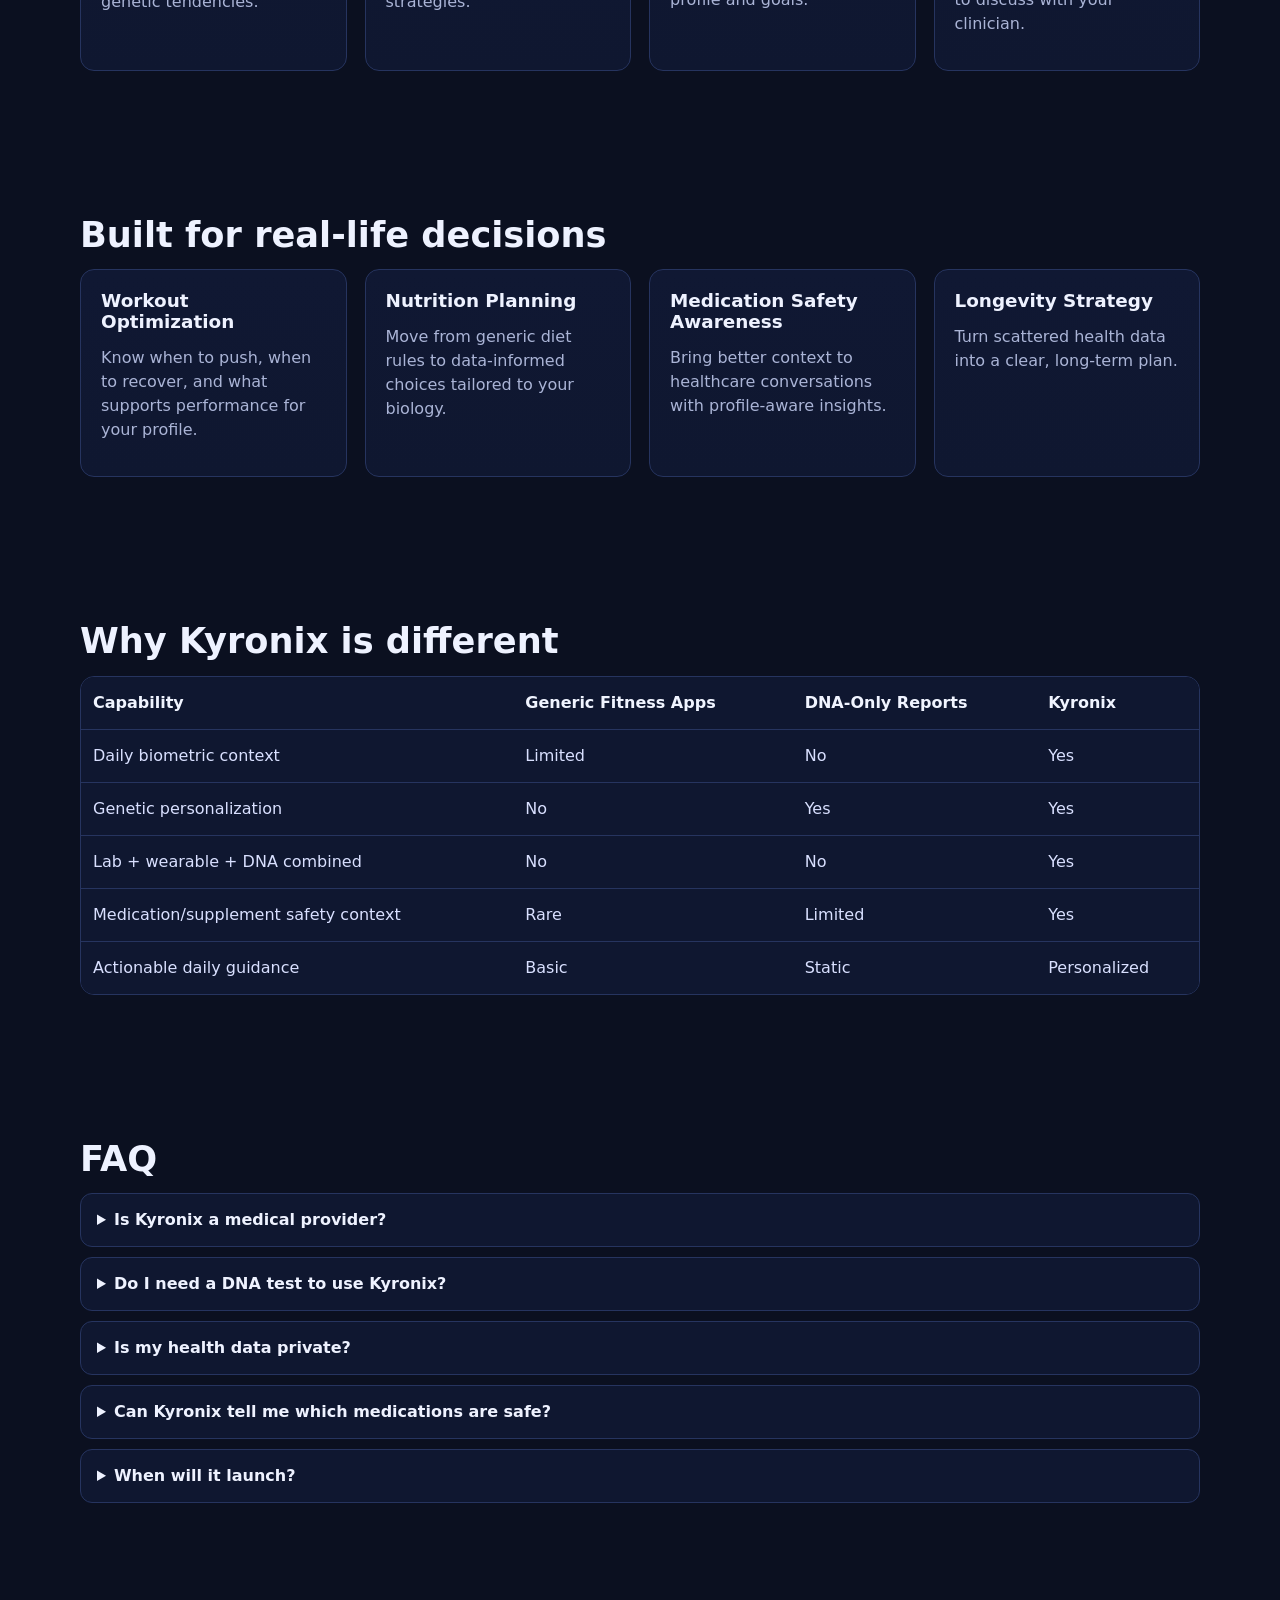
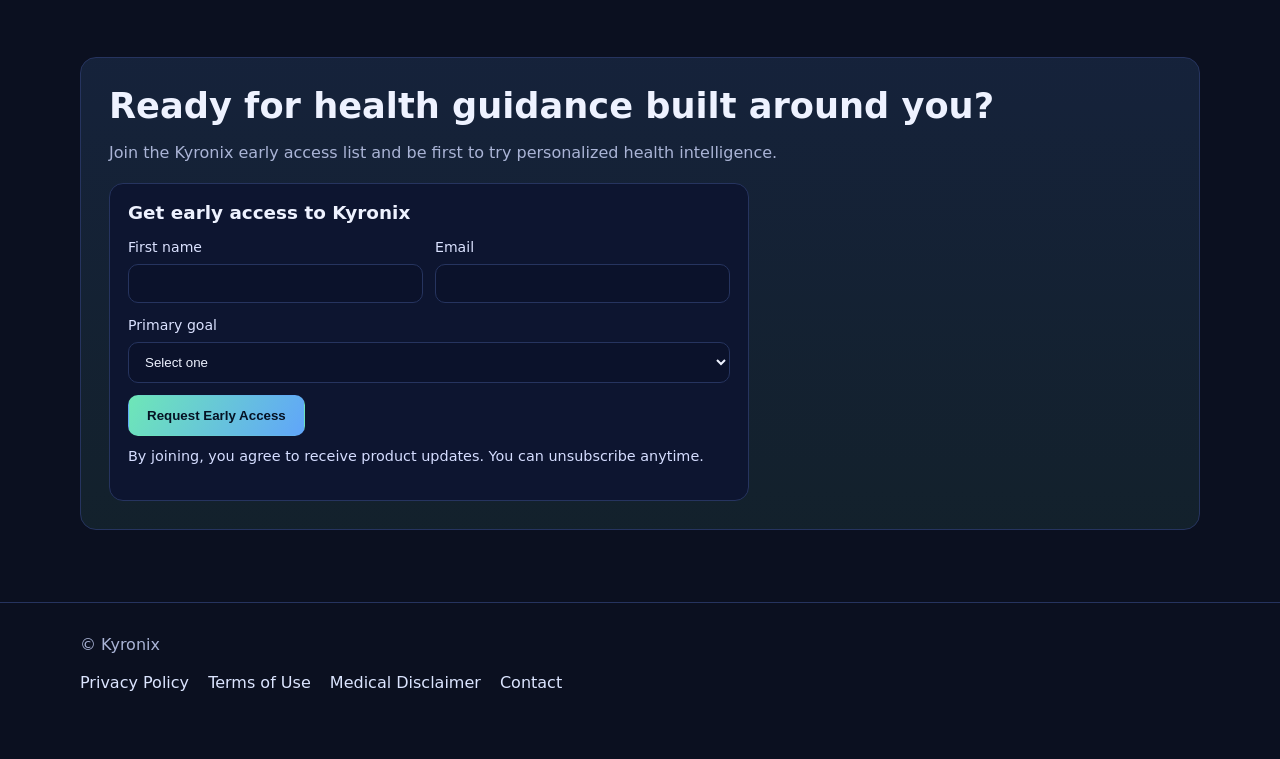
==== commit 453f492d: "Add PostHog tracking to index.html" ====
--- a/index.html
+++ b/index.html
@@ -5,6 +5,20 @@
   <meta name="viewport" content="width=device-width, initial-scale=1.0" />
   <title>Kyronix — Personalized Health Intelligence from DNA + Biometrics</title>
   <meta name="description" content="Kyronix combines your DNA, labs, wearables, and AI to deliver personalized insights for performance, nutrition, supplements, longevity, and medication safety. Join early access." />
+  <link rel="icon" href="/favicon.ico" sizes="any" />
+  <link rel="icon" type="image/png" sizes="32x32" href="/favicon-32x32.png" />
+  <link rel="apple-touch-icon" href="/apple-touch-icon.png" />
+
+  <meta property="og:title" content="Kyronix — Personalized Health Intelligence from DNA + Biometrics" />
+  <meta property="og:description" content="Kyronix combines your DNA, labs, wearables, and AI to deliver personalized insights for performance, nutrition, supplements, longevity, and medication safety." />
+  <meta property="og:type" content="website" />
+  <meta property="og:image" content="/og-image.jpg" />
+  <meta property="og:image:alt" content="Kyronix personalized health intelligence" />
+
+  <meta name="twitter:card" content="summary_large_image" />
+  <meta name="twitter:title" content="Kyronix — Personalized Health Intelligence from DNA + Biometrics" />
+  <meta name="twitter:description" content="Kyronix combines your DNA, labs, wearables, and AI to deliver personalized guidance for workouts, nutrition, supplements, longevity, and medication safety." />
+  <meta name="twitter:image" content="/og-image.jpg" />
   <style>
     :root {
       --bg: #0b1020;
@@ -143,6 +157,13 @@
       .form-grid { grid-template-columns: 1fr; }
     }
   </style>
+
+  <!-- PostHog Analytics -->
+  <script>
+    !function(t,e){var o,n,p,r;e.__SV||(window.posthog=e,e._i=[],e.init=function(i,s,a){function g(t,e){var o=e.split('.');2==o.length&&(t=t[o[0]],e=o[1]),t[e]=function(){t.push([e].concat(Array.prototype.slice.call(arguments,0)))}}(p=t.createElement('script')).type='text/javascript',p.async=!0,p.src=s.api_host.replace('.i.posthog.com','-assets.i.posthog.com')+'/static/array.js',(r=t.getElementsByTagName('script')[0]).parentNode.insertBefore(p,r);var u=e;for(void 0!==a?u=e[a]=[]:a='posthog',u.people=u.people||[],u.toString=function(t){var e='posthog';return'posthog'!==a&&(e+='.'+a),t||(e+=' (stub)'),e},u.people.toString=function(){return u.toString(1)+'.people (stub)'},o='init capture register register_once alias unregister identify set_config reset isFeatureEnabled onFeatureFlags onSessionId'.split(' '),n=0;n<o.length;n++)g(u,o[n]);e._i.push([i,s,a])},e.__SV=1)}(document,window.posthog||[]);
+    posthog.init('phc_o5pKNn9kd7hJjovTQXBMKeAsvGpQuZqRCB42QGPzrq56', { api_host: 'https://us.i.posthog.com' });
+  </script>
+
 </head>
 <body>
   <header class="hero" id="hero">
@@ -327,7 +348,7 @@
       <div class="cta-final">
         <h2>Ready for health guidance built around you?</h2>
         <p>Join the Kyronix early access list and be first to try personalized health intelligence.</p>
-        <form class="form" method="post" action="#" aria-label="Kyronix waitlist form">
+        <form class="form" method="post" action="https://formspree.io/f/xgonegew" aria-label="Kyronix waitlist form">
           <h3 style="margin-top:0">Get early access to Kyronix</h3>
           <div class="form-grid">
             <div>
@@ -363,8 +384,8 @@
     <div class="container">
       <p>© <span id="year"></span> Kyronix</p>
       <p>
-        <a href="#">Privacy Policy</a>
-        <a href="#">Terms of Use</a>
+        <a href="/privacy.html">Privacy Policy</a>
+        <a href="/terms.html">Terms of Use</a>
         <a href="#">Medical Disclaimer</a>
         <a href="mailto:hello@kyronix.health">Contact</a>
       </p>
@@ -373,6 +394,28 @@
 
   <script>
     document.getElementById('year').textContent = new Date().getFullYear();
+
+    const waitlistForm = document.querySelector('#waitlist form');
+    if (waitlistForm) {
+      waitlistForm.addEventListener('submit', () => {
+        window.dataLayer = window.dataLayer || [];
+        window.dataLayer.push({ event: 'waitlist_submitted' });
+
+        if (typeof window.gtag === 'function') {
+          window.gtag('event', 'waitlist_submitted', {
+            event_category: 'engagement',
+            event_label: 'waitlist_form'
+        }
+
+        if (window.posthog && typeof window.posthog.capture === 'function') {
+          window.posthog.capture('waitlist_submitted', {
+            event_category: 'engagement',
+            event_label: 'waitlist_form'
+          });
+        });
+        }
+      });
+    }
   </script>
 </body>
 </html>
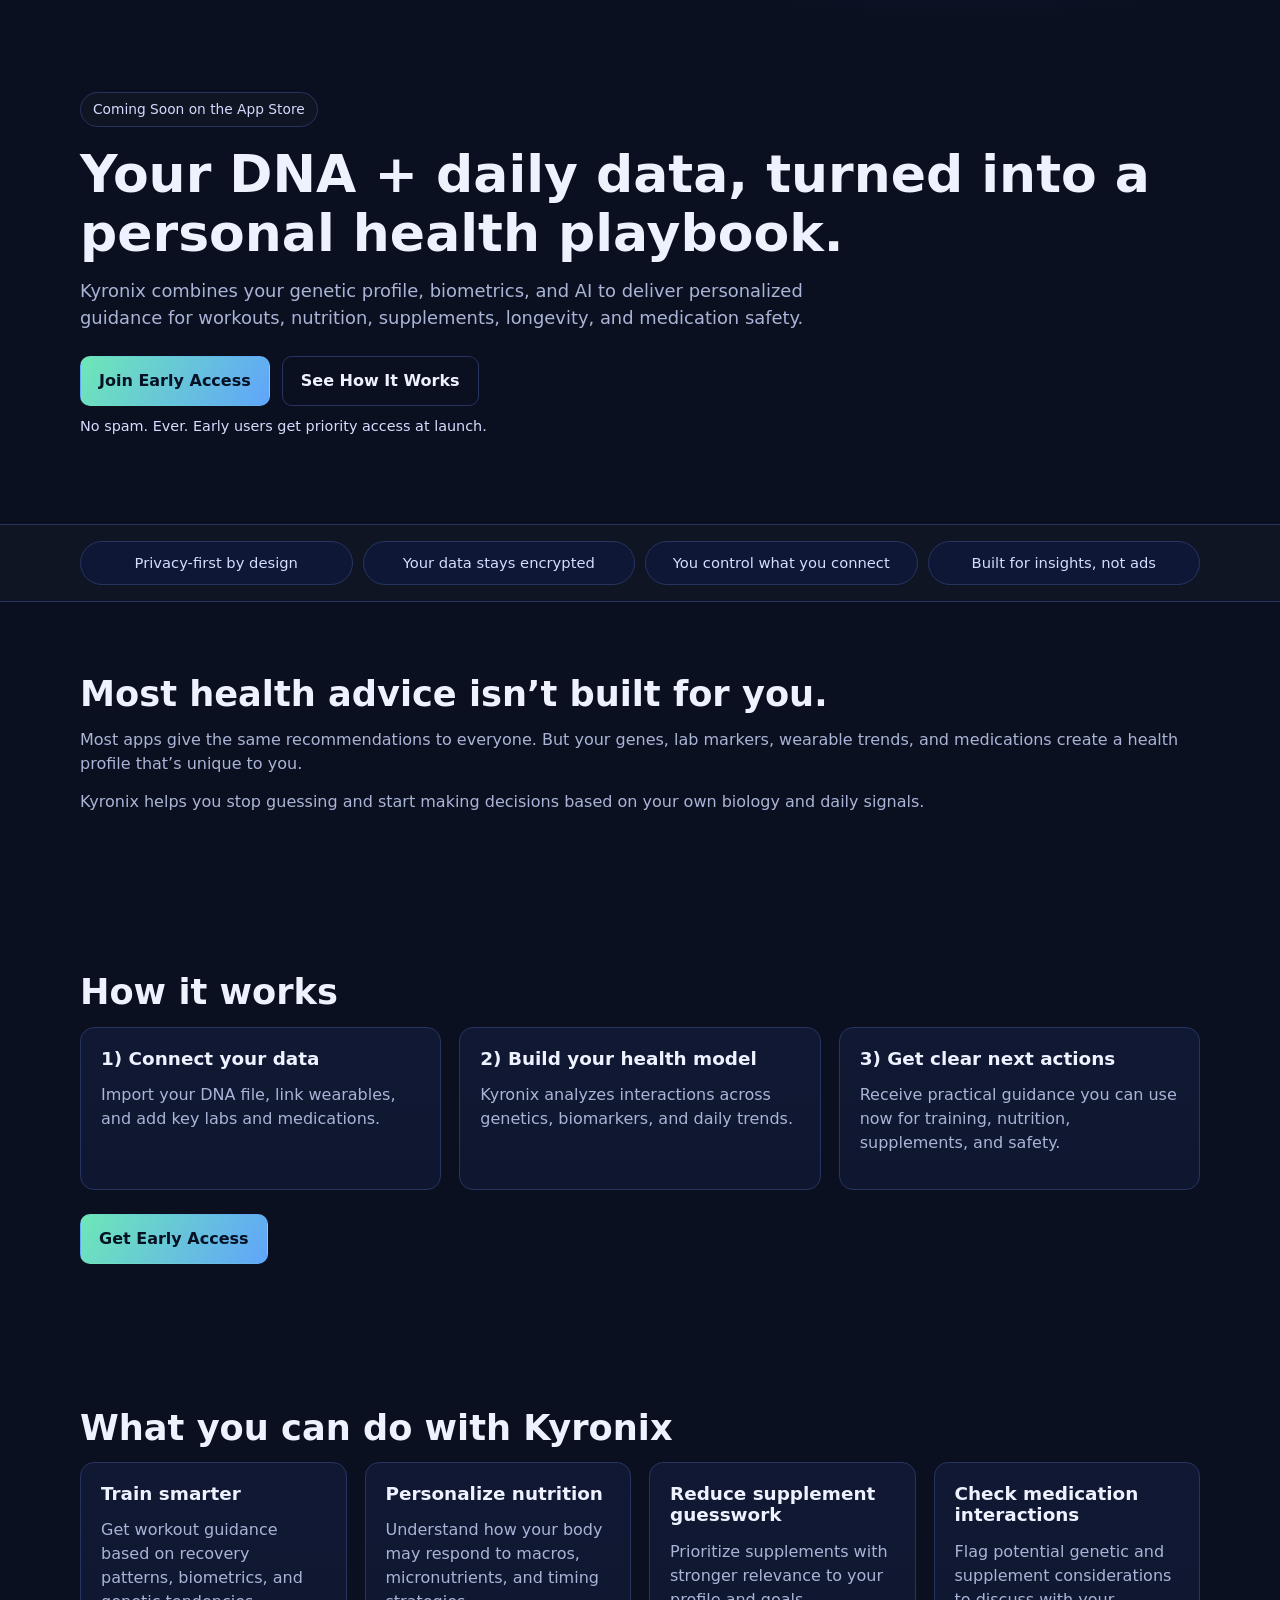
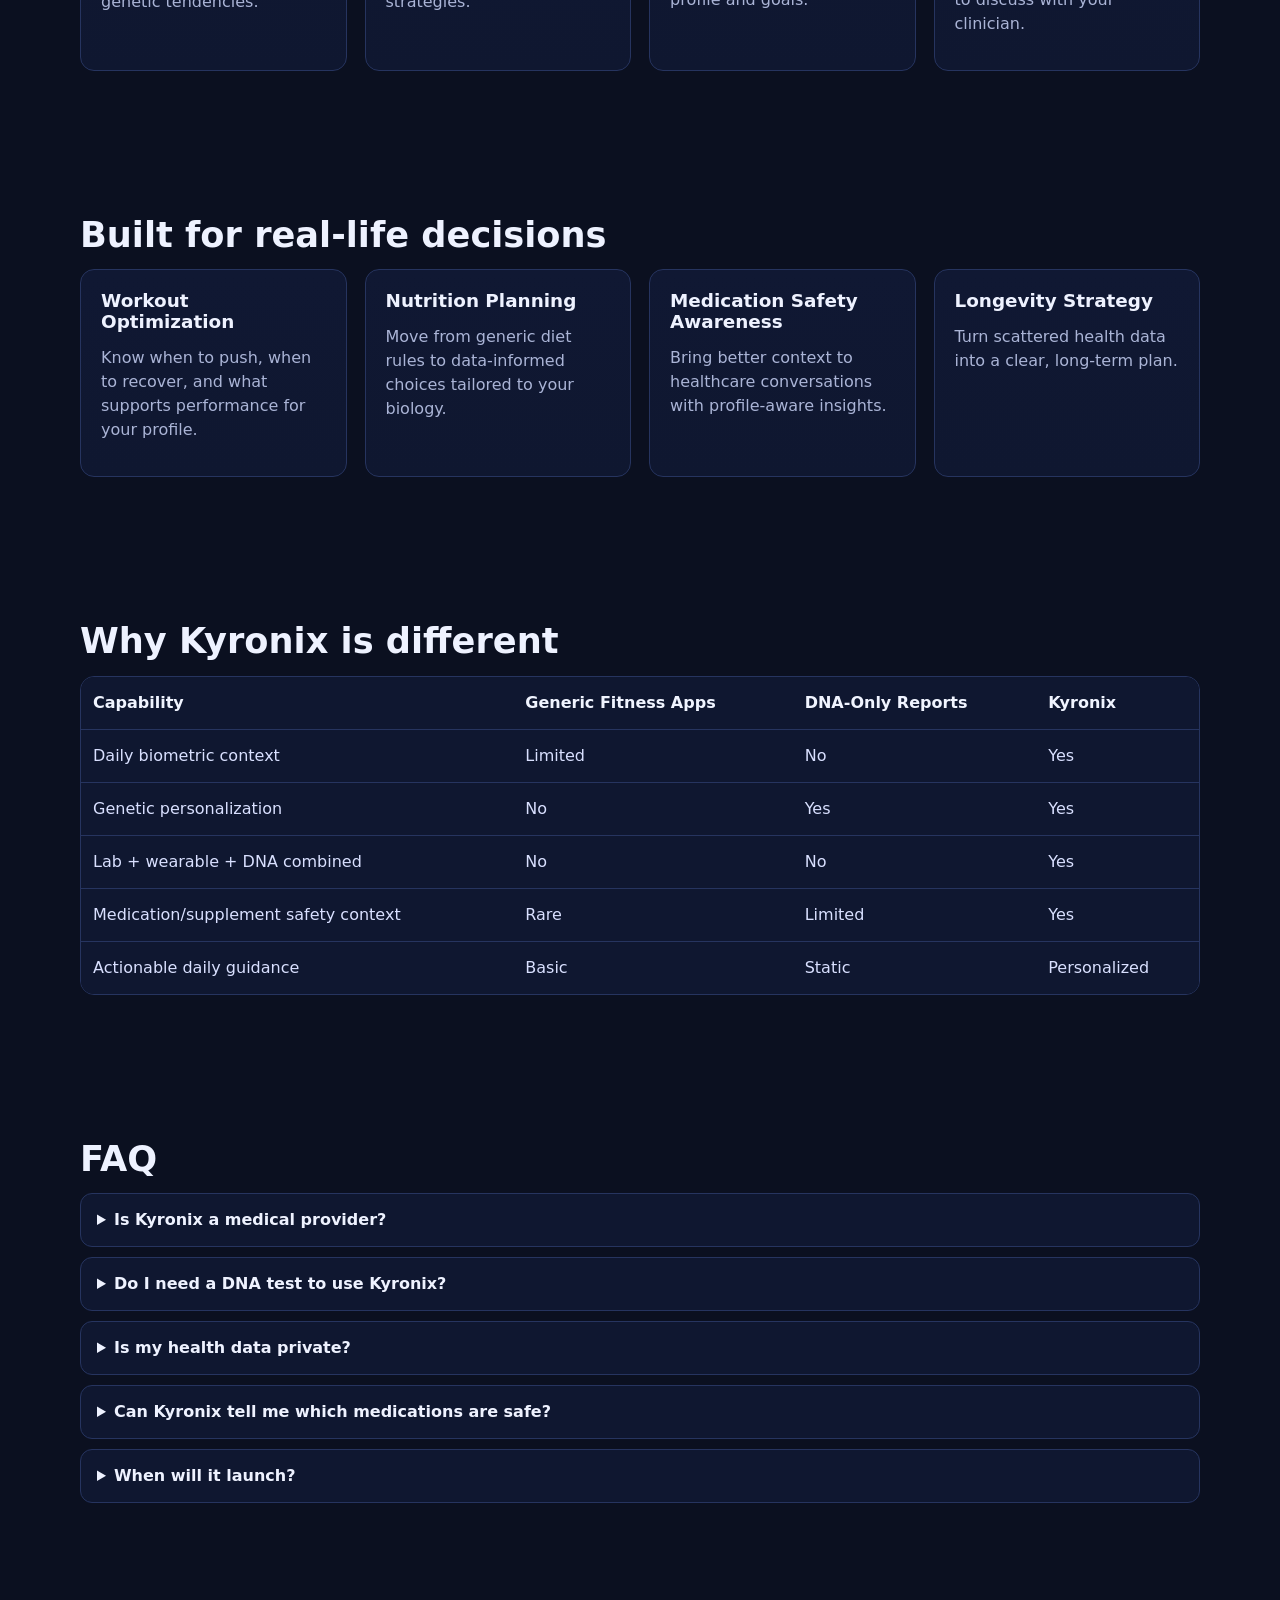
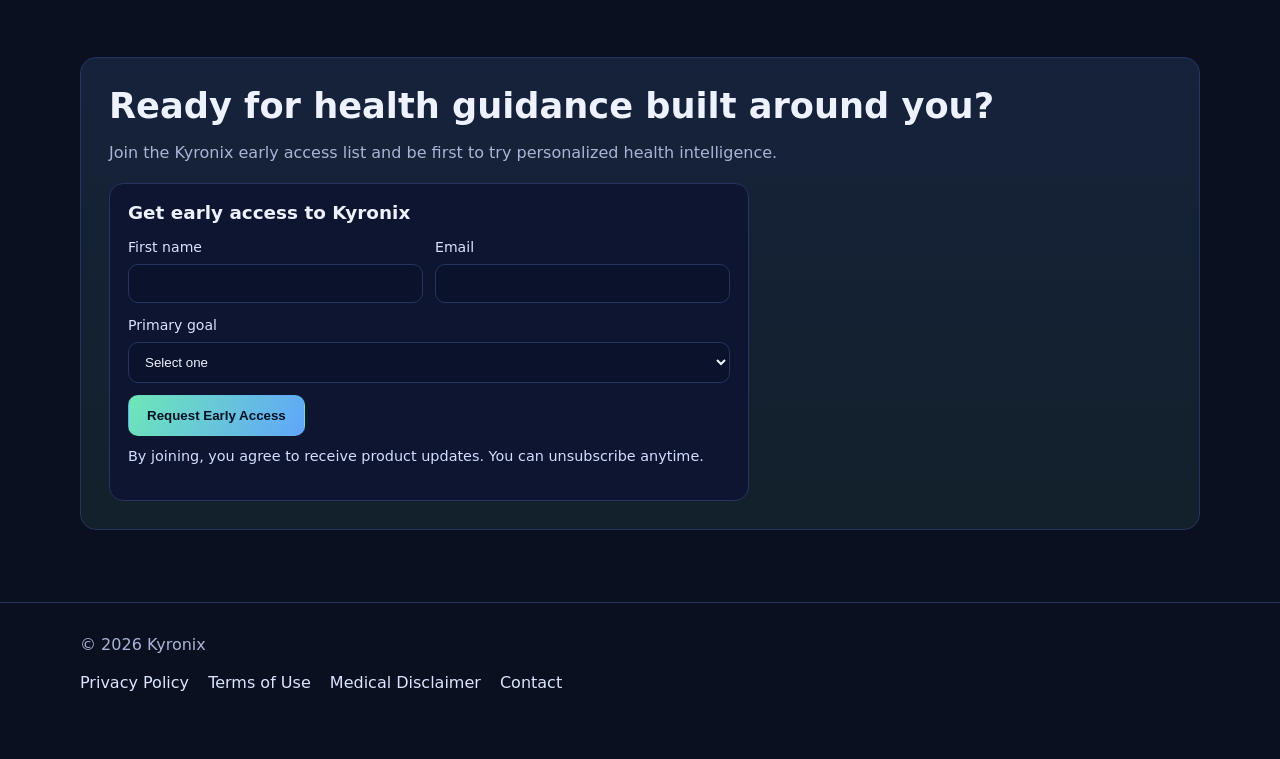
==== commit 0a2bfc8c: "fix: waitlist submit handler — prevent double submit, fire analytics before redirect" ====
--- a/index.html
+++ b/index.html
@@ -19,6 +19,25 @@
   <meta name="twitter:title" content="Kyronix — Personalized Health Intelligence from DNA + Biometrics" />
   <meta name="twitter:description" content="Kyronix combines your DNA, labs, wearables, and AI to deliver personalized guidance for workouts, nutrition, supplements, longevity, and medication safety." />
   <meta name="twitter:image" content="/og-image.jpg" />
+  <!-- PostHog -->
+  <script>
+    !function(t,e){var o,n,p,r;e.__SV||(window.posthog=e,e._i=[],e.init=function(i,s,a){function g(t,e){var o=e.split(".");2==o.length&&(t=t[o[0]],e=o[1]);t[e]=function(){t.push([e].concat(Array.prototype.slice.call(arguments,0)))}}(p=t.createElement("script")).type="text/javascript",p.crossOrigin="anonymous",p.async=!0,p.src=s.api_host.replace(".i.posthog.com","-assets.i.posthog.com")+"/static/array.js",(r=t.getElementsByTagName("script")[0]).parentNode.insertBefore(p,r);var u=e;for(void 0!==a?u=e[a]=[]:a="posthog",u.people=u.people||[],u.toString=function(t){var e="posthog";return"posthog"!==a&&(e+="."+a),t||(e+=" (stub)"),e},u.people.toString=function(){return u.toString(1)+".people (stub)"},o="init capture register register_once register_for_session unregister unregister_for_session getFeatureFlag getFeatureFlagPayload isFeatureEnabled reloadFeatureFlags updateEarlyAccessFeatureEnrollment getEarlyAccessFeatures on onFeatureFlags onSessionId getSurveys getActiveMatchingSurveys renderSurvey canRenderSurvey identify setPersonProperties group resetGroups setPersonPropertiesForFlags resetPersonPropertiesForFlags setGroupPropertiesForFlags resetGroupPropertiesForFlags reset get_distinct_id getGroups get_session_id get_session_replay_url alias set_config startSessionRecording stopSessionRecording sessionRecordingStarted captureException loadToolbar get_property getSessionProperty createPersonProfile opt_in_capturing opt_out_capturing has_opted_in_capturing has_opted_out_capturing clear_opt_in_out_capturing debug".split(" "),n=0;n<o.length;n++)g(u,o[n]);e._i.push([i,s,a])},e.__SV=1)}(document,window.posthog||[]);
+    posthog.init('phc_o5pKNn9kd7hJjovTQXBMKeAsvGpQuZqRCB42QGPzrq56', {
+      api_host: 'https://us.i.posthog.com',
+      capture_pageview: true,
+      capture_pageleave: true
+    });
+  </script>
+
+  <!-- Google Analytics GA4 -->
+  <script async src="https://www.googletagmanager.com/gtag/js?id=G-924P1YDTNJ"></script>
+  <script>
+    window.dataLayer = window.dataLayer || [];
+    function gtag(){dataLayer.push(arguments);}
+    gtag('js', new Date());
+    gtag('config', 'G-924P1YDTNJ');
+  </script>
+
   <style>
     :root {
       --bg: #0b1020;
@@ -162,6 +181,16 @@
   <script>
     !function(t,e){var o,n,p,r;e.__SV||(window.posthog=e,e._i=[],e.init=function(i,s,a){function g(t,e){var o=e.split('.');2==o.length&&(t=t[o[0]],e=o[1]),t[e]=function(){t.push([e].concat(Array.prototype.slice.call(arguments,0)))}}(p=t.createElement('script')).type='text/javascript',p.async=!0,p.src=s.api_host.replace('.i.posthog.com','-assets.i.posthog.com')+'/static/array.js',(r=t.getElementsByTagName('script')[0]).parentNode.insertBefore(p,r);var u=e;for(void 0!==a?u=e[a]=[]:a='posthog',u.people=u.people||[],u.toString=function(t){var e='posthog';return'posthog'!==a&&(e+='.'+a),t||(e+=' (stub)'),e},u.people.toString=function(){return u.toString(1)+'.people (stub)'},o='init capture register register_once alias unregister identify set_config reset isFeatureEnabled onFeatureFlags onSessionId'.split(' '),n=0;n<o.length;n++)g(u,o[n]);e._i.push([i,s,a])},e.__SV=1)}(document,window.posthog||[]);
     posthog.init('phc_o5pKNn9kd7hJjovTQXBMKeAsvGpQuZqRCB42QGPzrq56', { api_host: 'https://us.i.posthog.com' });
+  </script>
+
+
+  <!-- Google tag (gtag.js) -->
+  <script async src="https://www.googletagmanager.com/gtag/js?id=G-924P1YDTNJ"></script>
+  <script>
+    window.dataLayer = window.dataLayer || [];
+    function gtag(){dataLayer.push(arguments);}
+    gtag('js', new Date());
+    gtag('config', 'G-924P1YDTNJ');
   </script>
 
 </head>
@@ -396,15 +425,24 @@
     document.getElementById('year').textContent = new Date().getFullYear();
 
     const waitlistForm = document.querySelector('#waitlist form');
+
     if (waitlistForm) {
-      waitlistForm.addEventListener('submit', () => {
+      let submitting = false;
+
+      waitlistForm.addEventListener('submit', function (e) {
+        if (submitting) return;
+        e.preventDefault();
+        submitting = true;
+
         window.dataLayer = window.dataLayer || [];
         window.dataLayer.push({ event: 'waitlist_submitted' });
 
         if (typeof window.gtag === 'function') {
           window.gtag('event', 'waitlist_submitted', {
             event_category: 'engagement',
-            event_label: 'waitlist_form'
+            event_label: 'waitlist_form',
+            transport_type: 'beacon'
+          });
         }
 
         if (window.posthog && typeof window.posthog.capture === 'function') {
@@ -412,8 +450,11 @@
             event_category: 'engagement',
             event_label: 'waitlist_form'
           });
-        });
         }
+
+        setTimeout(() => {
+          HTMLFormElement.prototype.submit.call(waitlistForm);
+        }, 500);
       });
     }
   </script>
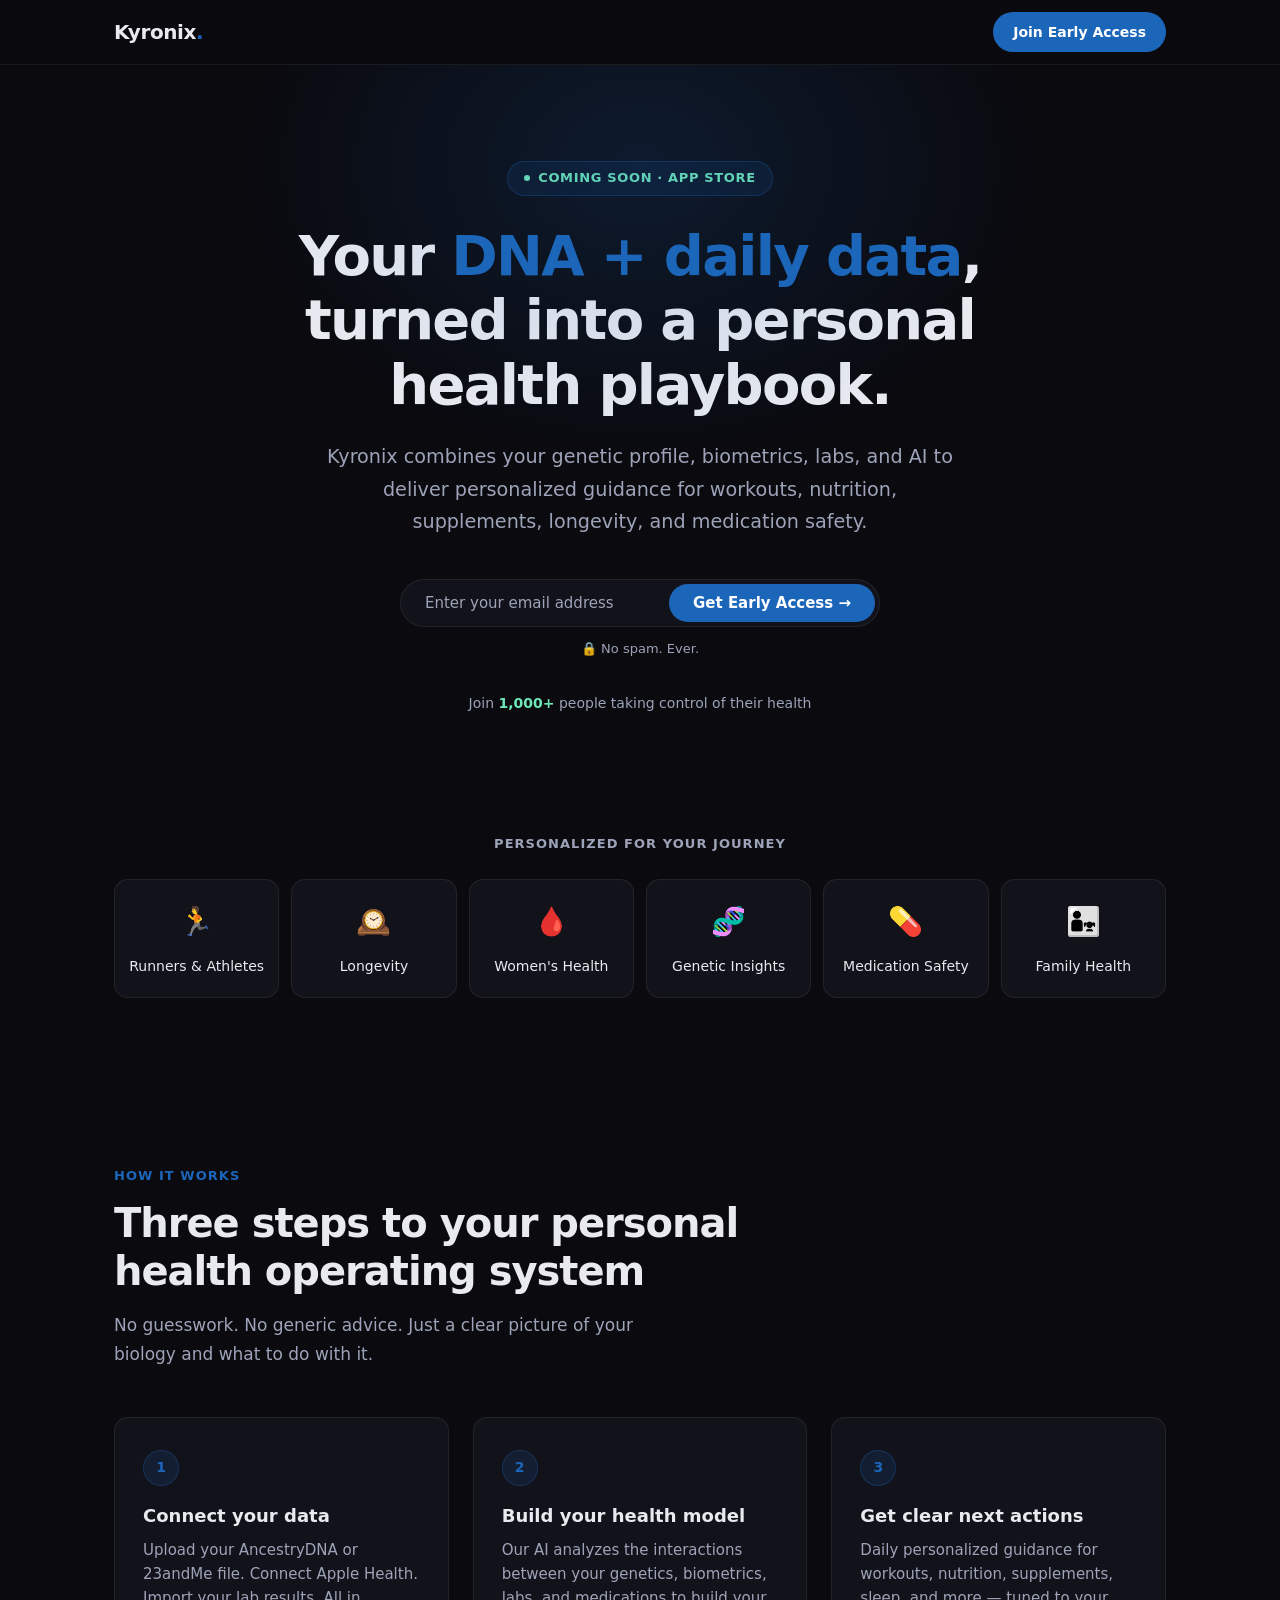
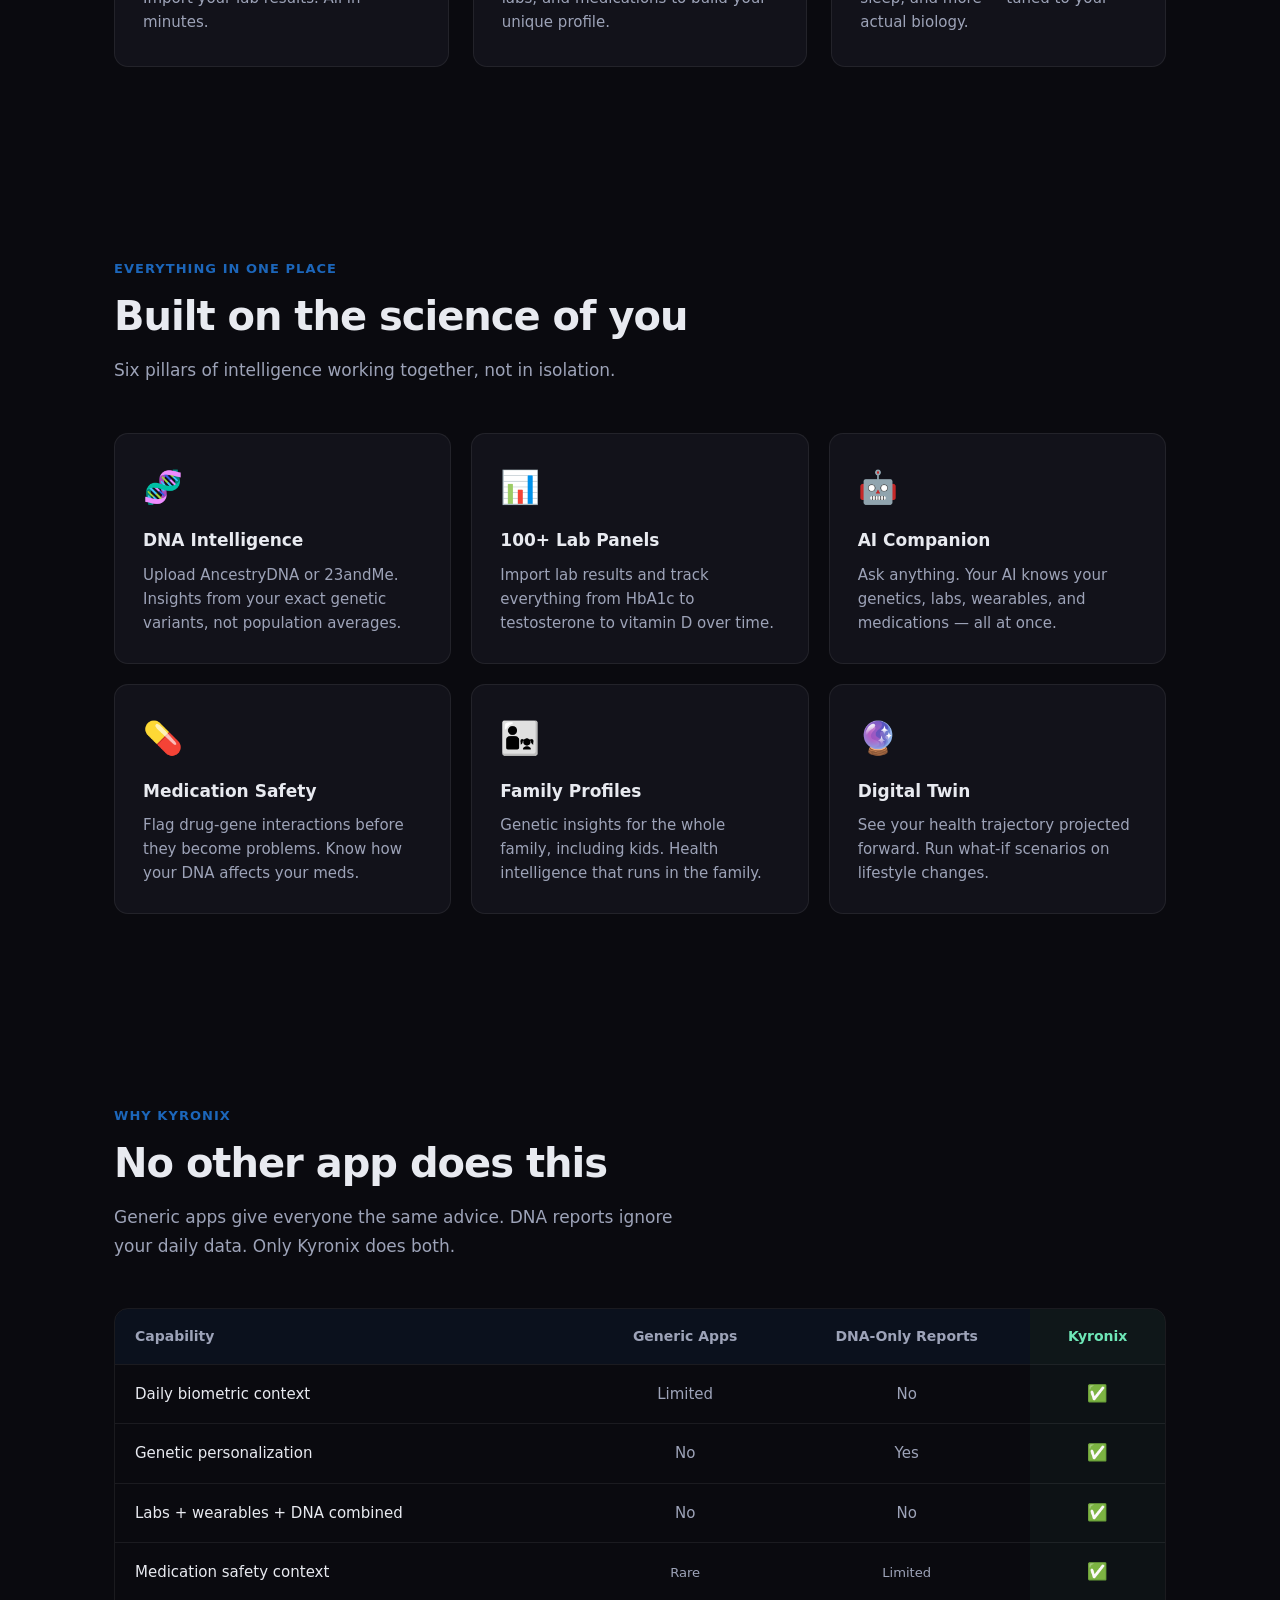
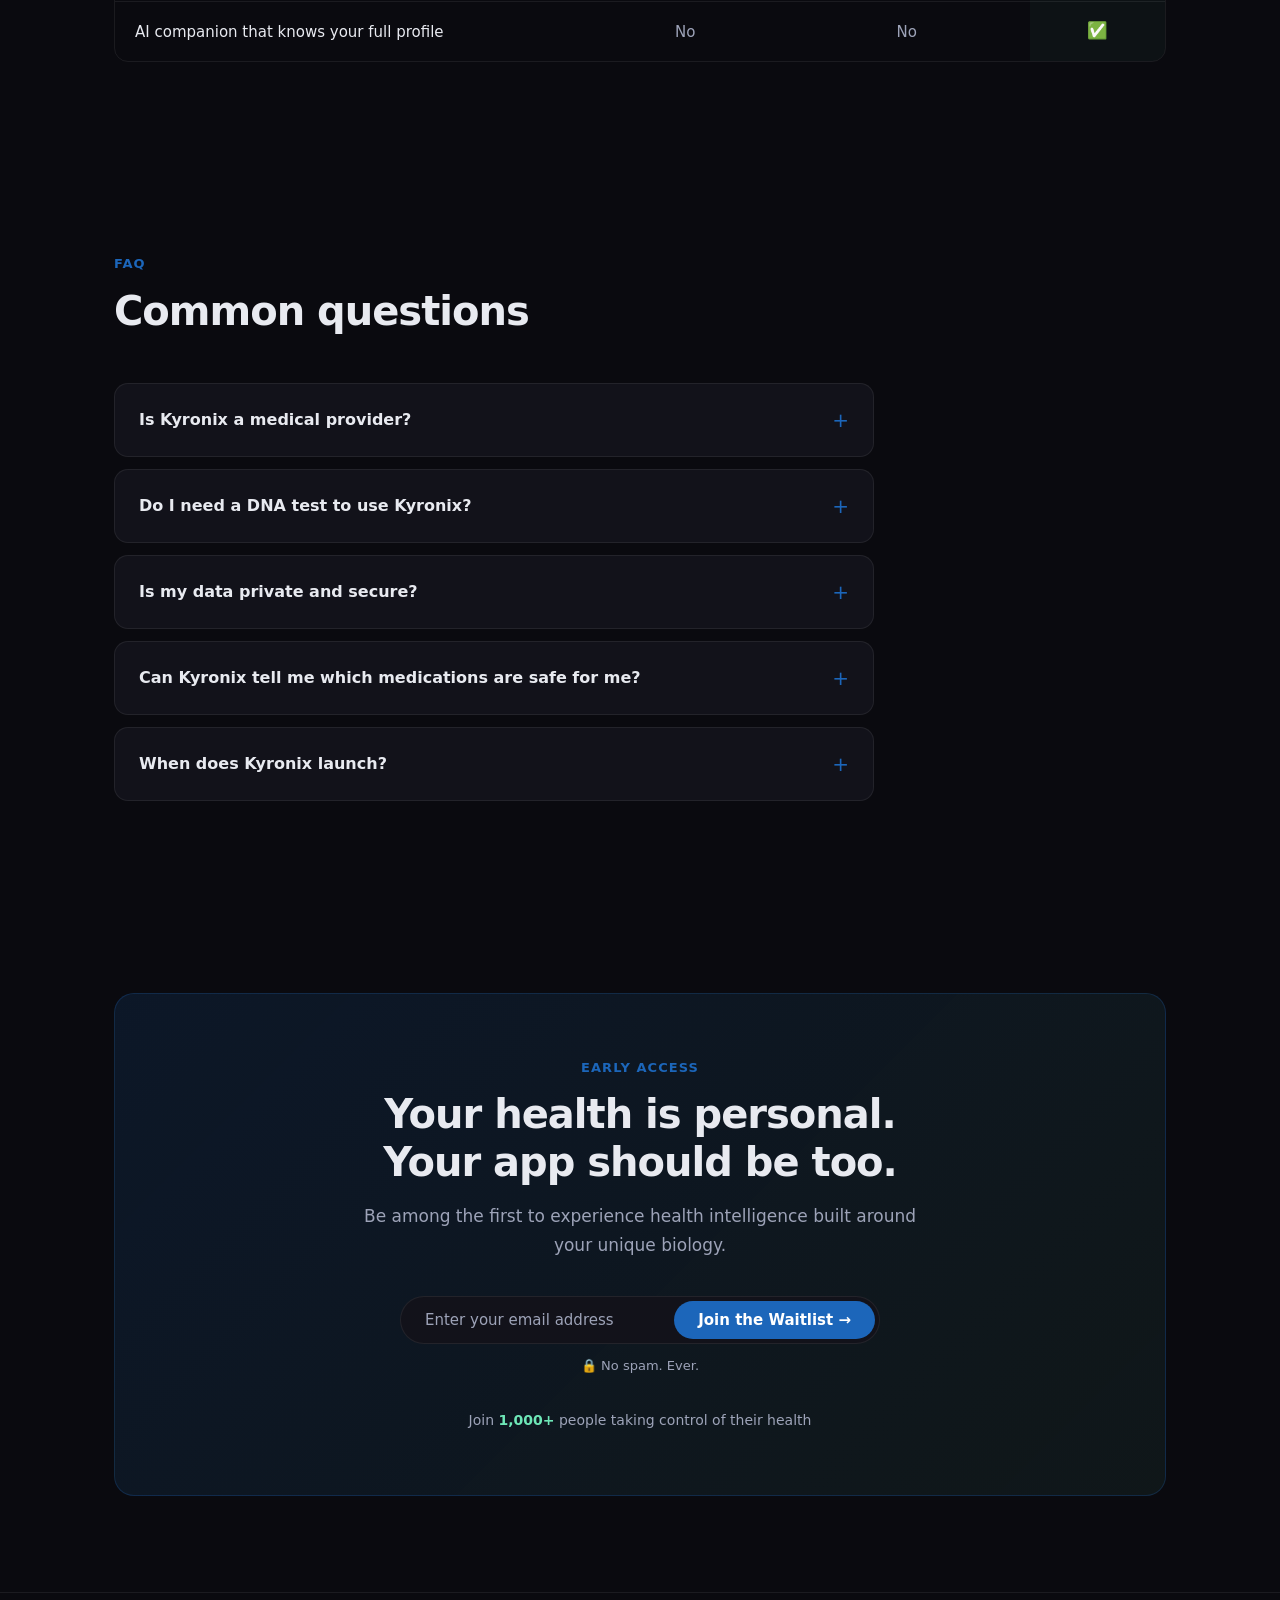
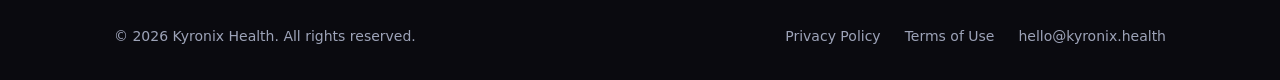
==== commit 7b08b6fa: "feat: full site rebuild — 7 pages, use case sections, premium dark design" ====
--- a/index.html
+++ b/index.html
@@ -1,344 +1,208 @@
-<!doctype html>
+<!DOCTYPE html>
 <html lang="en">
 <head>
-  <meta charset="UTF-8" />
-  <meta name="viewport" content="width=device-width, initial-scale=1.0" />
-  <title>Kyronix — Personalized Health Intelligence from DNA + Biometrics</title>
-  <meta name="description" content="Kyronix combines your DNA, labs, wearables, and AI to deliver personalized insights for performance, nutrition, supplements, longevity, and medication safety. Join early access." />
-  <link rel="icon" href="/favicon.ico" sizes="any" />
-  <link rel="icon" type="image/png" sizes="32x32" href="/favicon-32x32.png" />
-  <link rel="apple-touch-icon" href="/apple-touch-icon.png" />
-
-  <meta property="og:title" content="Kyronix — Personalized Health Intelligence from DNA + Biometrics" />
-  <meta property="og:description" content="Kyronix combines your DNA, labs, wearables, and AI to deliver personalized insights for performance, nutrition, supplements, longevity, and medication safety." />
-  <meta property="og:type" content="website" />
-  <meta property="og:image" content="/og-image.jpg" />
-  <meta property="og:image:alt" content="Kyronix personalized health intelligence" />
-
-  <meta name="twitter:card" content="summary_large_image" />
-  <meta name="twitter:title" content="Kyronix — Personalized Health Intelligence from DNA + Biometrics" />
-  <meta name="twitter:description" content="Kyronix combines your DNA, labs, wearables, and AI to deliver personalized guidance for workouts, nutrition, supplements, longevity, and medication safety." />
-  <meta name="twitter:image" content="/og-image.jpg" />
+  <meta charset="UTF-8">
+  <meta name="viewport" content="width=device-width, initial-scale=1.0">
+  <title>Kyronix Health — Personalized Health Intelligence</title>
+  <meta name="description" content="Kyronix combines your DNA, wearables, labs, and AI to deliver a personalized health playbook. Join the early access waitlist.">
+  <meta property="og:title" content="Kyronix Health — Personalized Health Intelligence">
+  <meta property="og:description" content="Your DNA + daily data, turned into a personal health playbook.">
+  <meta property="og:type" content="website">
+  <meta property="og:url" content="https://kyronix.health">
+  <link rel="stylesheet" href="style.css">
+  <link rel="icon" type="image/x-icon" href="favicon.ico">
+
   <!-- PostHog -->
   <script>
-    !function(t,e){var o,n,p,r;e.__SV||(window.posthog=e,e._i=[],e.init=function(i,s,a){function g(t,e){var o=e.split(".");2==o.length&&(t=t[o[0]],e=o[1]);t[e]=function(){t.push([e].concat(Array.prototype.slice.call(arguments,0)))}}(p=t.createElement("script")).type="text/javascript",p.crossOrigin="anonymous",p.async=!0,p.src=s.api_host.replace(".i.posthog.com","-assets.i.posthog.com")+"/static/array.js",(r=t.getElementsByTagName("script")[0]).parentNode.insertBefore(p,r);var u=e;for(void 0!==a?u=e[a]=[]:a="posthog",u.people=u.people||[],u.toString=function(t){var e="posthog";return"posthog"!==a&&(e+="."+a),t||(e+=" (stub)"),e},u.people.toString=function(){return u.toString(1)+".people (stub)"},o="init capture register register_once register_for_session unregister unregister_for_session getFeatureFlag getFeatureFlagPayload isFeatureEnabled reloadFeatureFlags updateEarlyAccessFeatureEnrollment getEarlyAccessFeatures on onFeatureFlags onSessionId getSurveys getActiveMatchingSurveys renderSurvey canRenderSurvey identify setPersonProperties group resetGroups setPersonPropertiesForFlags resetPersonPropertiesForFlags setGroupPropertiesForFlags resetGroupPropertiesForFlags reset get_distinct_id getGroups get_session_id get_session_replay_url alias set_config startSessionRecording stopSessionRecording sessionRecordingStarted captureException loadToolbar get_property getSessionProperty createPersonProfile opt_in_capturing opt_out_capturing has_opted_in_capturing has_opted_out_capturing clear_opt_in_out_capturing debug".split(" "),n=0;n<o.length;n++)g(u,o[n]);e._i.push([i,s,a])},e.__SV=1)}(document,window.posthog||[]);
-    posthog.init('phc_o5pKNn9kd7hJjovTQXBMKeAsvGpQuZqRCB42QGPzrq56', {
-      api_host: 'https://us.i.posthog.com',
-      capture_pageview: true,
-      capture_pageleave: true
-    });
+    !function(t,e){var o,n,p,r;e.__SV||(window.posthog=e,e._i=[],e.init=function(i,s,a){function g(t,e){var o=e.split(".");2==o.length&&(t=t[o[0]],e=o[1]);t[e]=function(){t.push([e].concat(Array.prototype.slice.call(arguments,0)))}}(p=t.createElement("script")).type="text/javascript",p.crossOrigin="anonymous",p.async=!0,p.src=s.api_host.replace(".i.posthog.com","-assets.i.posthog.com")+"/static/array.js",(r=t.getElementsByTagName("script")[0]).parentNode.insertBefore(p,r);var u=e;for(void 0!==a?u=e[a]=[]:a="posthog",u.people=u.people||[],u.toString=function(t){var e="posthog";return"posthog"!==a&&(e+=".");t||(e+=" (stub)"),e},u.people.toString=function(){return u.toString(1)+".people (stub)"},o="init capture register register_once register_for_session unregister unregister_for_session getFeatureFlag getFeatureFlagPayload isFeatureEnabled reloadFeatureFlags updateEarlyAccessFeatureEnrollment getEarlyAccessFeatures on onFeatureFlags onSessionId getSurveys getActiveMatchingSurveys renderSurvey canRenderSurvey identify setPersonProperties group resetGroups setPersonPropertiesForFlags resetPersonPropertiesForFlags setGroupPropertiesForFlags resetGroupPropertiesForFlags reset get_distinct_id getGroups get_session_id get_session_replay_url alias set_config startSessionRecording stopSessionRecording sessionRecordingStarted captureException loadToolbar get_property getSessionProperty createPersonProfile opt_in_capturing opt_out_capturing has_opted_in_capturing has_opted_out_capturing clear_opt_in_out_capturing debug".split(" "),n=0;n<o.length;n++)g(u,o[n]);e._i.push([i,s,a])},e.__SV=1)}(document,window.posthog||[]);
+    posthog.init('phc_o5pKNn9kd7hJjovTQXBMKeAsvGpQuZqRCB42QGPzrq56', {api_host:'https://us.i.posthog.com',capture_pageview:true,capture_pageleave:true});
   </script>
-
-  <!-- Google Analytics GA4 -->
+  <!-- GA4 -->
   <script async src="https://www.googletagmanager.com/gtag/js?id=G-924P1YDTNJ"></script>
   <script>
-    window.dataLayer = window.dataLayer || [];
+    window.dataLayer=window.dataLayer||[];
     function gtag(){dataLayer.push(arguments);}
-    gtag('js', new Date());
-    gtag('config', 'G-924P1YDTNJ');
+    gtag('js',new Date());
+    gtag('config','G-924P1YDTNJ');
   </script>
-
-  <style>
-    :root {
-      --bg: #0b1020;
-      --card: #101833;
-      --muted: #aab4d6;
-      --text: #eef2ff;
-      --brand: #6ee7b7;
-      --brand-2: #60a5fa;
-      --border: #26345f;
-      --max: 1120px;
-      --radius: 14px;
-    }
-    * { box-sizing: border-box; }
-    html, body { margin: 0; padding: 0; }
-    body {
-      font-family: Inter, ui-sans-serif, system-ui, -apple-system, Segoe UI, Roboto, Helvetica, Arial, sans-serif;
-      color: var(--text);
-      background: radial-gradient(1200px 700px at 75% -10%, #1d2e63 0%, var(--bg) 60%);
-      line-height: 1.5;
-    }
-    .container { width: min(var(--max), 92vw); margin: 0 auto; }
-    section { padding: 72px 0; }
-    h1, h2, h3 { line-height: 1.15; margin: 0 0 14px; }
-    h1 { font-size: clamp(2rem, 5vw, 3.25rem); }
-    h2 { font-size: clamp(1.6rem, 3vw, 2.2rem); }
-    h3 { font-size: 1.15rem; }
-    p { margin: 0 0 14px; color: var(--muted); }
-    .eyebrow {
-      display: inline-block;
-      border: 1px solid var(--border);
-      color: #d3dbff;
-      padding: 6px 12px;
-      border-radius: 999px;
-      font-size: 0.86rem;
-      margin-bottom: 18px;
-      background: rgba(255,255,255,0.02);
-    }
-    .hero { padding: 92px 0 72px; }
-    .hero p.lead { font-size: 1.12rem; max-width: 760px; }
-    .cta-row { display: flex; gap: 12px; flex-wrap: wrap; margin-top: 24px; }
-    .btn {
-      display: inline-block;
-      padding: 12px 18px;
-      border-radius: 10px;
-      text-decoration: none;
-      font-weight: 600;
-      border: 1px solid transparent;
-    }
-    .btn-primary { background: linear-gradient(120deg, var(--brand), var(--brand-2)); color: #051224; }
-    .btn-secondary { border-color: var(--border); color: var(--text); }
-    .micro { color: #d5ddff; font-size: 0.9rem; margin-top: 10px; }
-
-    .strip {
-      border-top: 1px solid var(--border);
-      border-bottom: 1px solid var(--border);
-      background: rgba(255,255,255,0.02);
-    }
-    .pill-grid {
-      display: grid;
-      grid-template-columns: repeat(4, minmax(0, 1fr));
-      gap: 10px;
-      padding: 16px 0;
-    }
-    .pill {
-      border: 1px solid var(--border);
-      border-radius: 999px;
-      padding: 10px 12px;
-      text-align: center;
-      font-size: 0.92rem;
-      color: #d5ddff;
-      background: #0e1735;
-    }
-    .grid-3 { display: grid; grid-template-columns: repeat(3, minmax(0, 1fr)); gap: 18px; }
-    .grid-4 { display: grid; grid-template-columns: repeat(4, minmax(0, 1fr)); gap: 18px; }
-    .card {
-      border: 1px solid var(--border);
-      background: linear-gradient(180deg, #101833, #0f1730);
-      border-radius: var(--radius);
-      padding: 20px;
-    }
-    .table-wrap { overflow-x: auto; border: 1px solid var(--border); border-radius: var(--radius); }
-    table { width: 100%; border-collapse: collapse; min-width: 680px; background: #0f1730; }
-    th, td { padding: 14px 12px; border-bottom: 1px solid var(--border); text-align: left; color: #d9e0ff; }
-    th { color: #f0f4ff; }
-    tr:last-child td { border-bottom: 0; }
-
-    .faq details {
-      border: 1px solid var(--border);
-      border-radius: 12px;
-      padding: 14px 16px;
-      margin-bottom: 10px;
-      background: #0f1730;
-    }
-    .faq summary { cursor: pointer; font-weight: 600; }
-    .cta-final {
-      border: 1px solid var(--border);
-      border-radius: 16px;
-      padding: 28px;
-      background: linear-gradient(180deg, rgba(96,165,250,.12), rgba(110,231,183,.08));
-    }
-    .form {
-      border: 1px solid var(--border);
-      border-radius: 14px;
-      padding: 18px;
-      margin-top: 18px;
-      background: #0d1530;
-      max-width: 640px;
-    }
-    .form-grid { display: grid; grid-template-columns: repeat(2, minmax(0, 1fr)); gap: 12px; }
-    label { font-size: 0.88rem; color: #dbe2ff; display: block; margin-bottom: 6px; }
-    input, select {
-      width: 100%;
-      padding: 11px 12px;
-      border-radius: 10px;
-      border: 1px solid var(--border);
-      background: #0b122b;
-      color: var(--text);
-    }
-    .form .full { grid-column: 1 / -1; }
-    footer {
-      border-top: 1px solid var(--border);
-      padding: 30px 0 50px;
-      color: #c8d1f5;
-    }
-    footer a { color: #dce5ff; text-decoration: none; margin-right: 14px; }
-
-    @media (max-width: 980px) {
-      .pill-grid { grid-template-columns: repeat(2, minmax(0, 1fr)); }
-      .grid-4 { grid-template-columns: repeat(2, minmax(0, 1fr)); }
-      .grid-3 { grid-template-columns: 1fr; }
-    }
-    @media (max-width: 640px) {
-      section { padding: 56px 0; }
-      .hero { padding-top: 74px; }
-      .pill-grid, .grid-4 { grid-template-columns: 1fr; }
-      .form-grid { grid-template-columns: 1fr; }
-    }
-  </style>
-
-  <!-- PostHog Analytics -->
-  <script>
-    !function(t,e){var o,n,p,r;e.__SV||(window.posthog=e,e._i=[],e.init=function(i,s,a){function g(t,e){var o=e.split('.');2==o.length&&(t=t[o[0]],e=o[1]),t[e]=function(){t.push([e].concat(Array.prototype.slice.call(arguments,0)))}}(p=t.createElement('script')).type='text/javascript',p.async=!0,p.src=s.api_host.replace('.i.posthog.com','-assets.i.posthog.com')+'/static/array.js',(r=t.getElementsByTagName('script')[0]).parentNode.insertBefore(p,r);var u=e;for(void 0!==a?u=e[a]=[]:a='posthog',u.people=u.people||[],u.toString=function(t){var e='posthog';return'posthog'!==a&&(e+='.'+a),t||(e+=' (stub)'),e},u.people.toString=function(){return u.toString(1)+'.people (stub)'},o='init capture register register_once alias unregister identify set_config reset isFeatureEnabled onFeatureFlags onSessionId'.split(' '),n=0;n<o.length;n++)g(u,o[n]);e._i.push([i,s,a])},e.__SV=1)}(document,window.posthog||[]);
-    posthog.init('phc_o5pKNn9kd7hJjovTQXBMKeAsvGpQuZqRCB42QGPzrq56', { api_host: 'https://us.i.posthog.com' });
-  </script>
-
-
-  <!-- Google tag (gtag.js) -->
-  <script async src="https://www.googletagmanager.com/gtag/js?id=G-924P1YDTNJ"></script>
-  <script>
-    window.dataLayer = window.dataLayer || [];
-    function gtag(){dataLayer.push(arguments);}
-    gtag('js', new Date());
-    gtag('config', 'G-924P1YDTNJ');
-  </script>
-
 </head>
 <body>
-  <header class="hero" id="hero">
-    <div class="container">
-      <span class="eyebrow">Coming Soon on the App Store</span>
-      <h1>Your DNA + daily data, turned into a personal health playbook.</h1>
-      <p class="lead">Kyronix combines your genetic profile, biometrics, and AI to deliver personalized guidance for workouts, nutrition, supplements, longevity, and medication safety.</p>
-      <div class="cta-row">
-        <a class="btn btn-primary" href="#waitlist">Join Early Access</a>
-        <a class="btn btn-secondary" href="#how-it-works">See How It Works</a>
-      </div>
-      <p class="micro">No spam. Ever. Early users get priority access at launch.</p>
-    </div>
-  </header>
-
-  <div class="strip" aria-label="Trust and privacy highlights">
-    <div class="container pill-grid">
-      <div class="pill">Privacy-first by design</div>
-      <div class="pill">Your data stays encrypted</div>
-      <div class="pill">You control what you connect</div>
-      <div class="pill">Built for insights, not ads</div>
-    </div>
-  </div>
-
-  <section id="problem">
-    <div class="container">
-      <h2>Most health advice isn’t built for you.</h2>
-      <p>Most apps give the same recommendations to everyone. But your genes, lab markers, wearable trends, and medications create a health profile that’s unique to you.</p>
-      <p>Kyronix helps you stop guessing and start making decisions based on your own biology and daily signals.</p>
-    </div>
-  </section>
-
-  <section id="how-it-works">
-    <div class="container">
-      <h2>How it works</h2>
-      <div class="grid-3">
-        <article class="card">
-          <h3>1) Connect your data</h3>
-          <p>Import your DNA file, link wearables, and add key labs and medications.</p>
-        </article>
-        <article class="card">
-          <h3>2) Build your health model</h3>
-          <p>Kyronix analyzes interactions across genetics, biomarkers, and daily trends.</p>
-        </article>
-        <article class="card">
-          <h3>3) Get clear next actions</h3>
-          <p>Receive practical guidance you can use now for training, nutrition, supplements, and safety.</p>
-        </article>
-      </div>
-      <div class="cta-row">
-        <a class="btn btn-primary" href="#waitlist">Get Early Access</a>
-      </div>
-    </div>
-  </section>
-
-  <section id="benefits">
-    <div class="container">
-      <h2>What you can do with Kyronix</h2>
-      <div class="grid-4">
-        <article class="card">
-          <h3>Train smarter</h3>
-          <p>Get workout guidance based on recovery patterns, biometrics, and genetic tendencies.</p>
-        </article>
-        <article class="card">
-          <h3>Personalize nutrition</h3>
-          <p>Understand how your body may respond to macros, micronutrients, and timing strategies.</p>
-        </article>
-        <article class="card">
-          <h3>Reduce supplement guesswork</h3>
-          <p>Prioritize supplements with stronger relevance to your profile and goals.</p>
-        </article>
-        <article class="card">
-          <h3>Check medication interactions</h3>
-          <p>Flag potential genetic and supplement considerations to discuss with your clinician.</p>
-        </article>
-      </div>
-    </div>
-  </section>
-
-  <section id="use-cases">
-    <div class="container">
-      <h2>Built for real-life decisions</h2>
-      <div class="grid-4">
-        <article class="card">
-          <h3>Workout Optimization</h3>
-          <p>Know when to push, when to recover, and what supports performance for your profile.</p>
-        </article>
-        <article class="card">
-          <h3>Nutrition Planning</h3>
-          <p>Move from generic diet rules to data-informed choices tailored to your biology.</p>
-        </article>
-        <article class="card">
-          <h3>Medication Safety Awareness</h3>
-          <p>Bring better context to healthcare conversations with profile-aware insights.</p>
-        </article>
-        <article class="card">
-          <h3>Longevity Strategy</h3>
-          <p>Turn scattered health data into a clear, long-term plan.</p>
-        </article>
-      </div>
-    </div>
-  </section>
-
-  <section id="comparison">
-    <div class="container">
-      <h2>Why Kyronix is different</h2>
-      <div class="table-wrap">
-        <table>
+
+  <!-- NAV -->
+  <nav class="nav">
+    <div class="container nav-inner">
+      <a href="/" class="nav-logo">Kyronix<span>.</span></a>
+      <a href="#waitlist-bottom" class="nav-cta">Join Early Access</a>
+    </div>
+  </nav>
+
+  <!-- HERO -->
+  <section class="hero">
+    <div class="container">
+      <div class="hero-eyebrow">Coming Soon · App Store</div>
+      <h1>Your <span class="accent">DNA + daily data</span>,<br>turned into a personal health playbook.</h1>
+      <p class="hero-subhead">Kyronix combines your genetic profile, biometrics, labs, and AI to deliver personalized guidance for workouts, nutrition, supplements, longevity, and medication safety.</p>
+
+      <div class="waitlist-wrap">
+        <form class="waitlist-form" action="https://formspree.io/f/xgonegew" method="POST">
+          <input type="email" name="email" placeholder="Enter your email address" required>
+          <button type="submit">Get Early Access →</button>
+        </form>
+        <span class="no-spam">🔒 No spam. Ever.</span>
+        <p class="hero-social-proof">Join <strong>1,000+</strong> people taking control of their health</p>
+      </div>
+    </div>
+  </section>
+
+  <!-- USE CASE PILLS -->
+  <section class="use-cases">
+    <div class="container">
+      <p class="use-cases-label">Personalized for your journey</p>
+      <div class="pills-grid">
+        <a href="/runners.html" class="pill-card">
+          <span class="pill-icon">🏃</span>
+          <span>Runners &amp; Athletes</span>
+        </a>
+        <a href="/longevity.html" class="pill-card">
+          <span class="pill-icon">🕰️</span>
+          <span>Longevity</span>
+        </a>
+        <a href="/womens-health.html" class="pill-card">
+          <span class="pill-icon">🩸</span>
+          <span>Women's Health</span>
+        </a>
+        <a href="/genetic-insights.html" class="pill-card">
+          <span class="pill-icon">🧬</span>
+          <span>Genetic Insights</span>
+        </a>
+        <a href="/medication-safety.html" class="pill-card">
+          <span class="pill-icon">💊</span>
+          <span>Medication Safety</span>
+        </a>
+        <a href="/family-health.html" class="pill-card">
+          <span class="pill-icon">👨‍👧</span>
+          <span>Family Health</span>
+        </a>
+      </div>
+    </div>
+  </section>
+
+  <!-- HOW IT WORKS -->
+  <section>
+    <div class="container">
+      <p class="section-label">How it works</p>
+      <h2 class="section-title">Three steps to your personal<br>health operating system</h2>
+      <p class="section-subtitle">No guesswork. No generic advice. Just a clear picture of your biology and what to do with it.</p>
+
+      <div class="steps-grid">
+        <div class="step-card">
+          <div class="step-number">1</div>
+          <h3>Connect your data</h3>
+          <p>Upload your AncestryDNA or 23andMe file. Connect Apple Health. Import your lab results. All in minutes.</p>
+        </div>
+        <div class="step-card">
+          <div class="step-number">2</div>
+          <h3>Build your health model</h3>
+          <p>Our AI analyzes the interactions between your genetics, biometrics, labs, and medications to build your unique profile.</p>
+        </div>
+        <div class="step-card">
+          <div class="step-number">3</div>
+          <h3>Get clear next actions</h3>
+          <p>Daily personalized guidance for workouts, nutrition, supplements, sleep, and more — tuned to your actual biology.</p>
+        </div>
+      </div>
+    </div>
+  </section>
+
+  <!-- FEATURE CARDS -->
+  <section>
+    <div class="container">
+      <p class="section-label">Everything in one place</p>
+      <h2 class="section-title">Built on the science of you</h2>
+      <p class="section-subtitle">Six pillars of intelligence working together, not in isolation.</p>
+
+      <div class="features-grid">
+        <div class="feature-card">
+          <div class="feature-icon">🧬</div>
+          <h3>DNA Intelligence</h3>
+          <p>Upload AncestryDNA or 23andMe. Insights from your exact genetic variants, not population averages.</p>
+        </div>
+        <div class="feature-card">
+          <div class="feature-icon">📊</div>
+          <h3>100+ Lab Panels</h3>
+          <p>Import lab results and track everything from HbA1c to testosterone to vitamin D over time.</p>
+        </div>
+        <div class="feature-card">
+          <div class="feature-icon">🤖</div>
+          <h3>AI Companion</h3>
+          <p>Ask anything. Your AI knows your genetics, labs, wearables, and medications — all at once.</p>
+        </div>
+        <div class="feature-card">
+          <div class="feature-icon">💊</div>
+          <h3>Medication Safety</h3>
+          <p>Flag drug-gene interactions before they become problems. Know how your DNA affects your meds.</p>
+        </div>
+        <div class="feature-card">
+          <div class="feature-icon">👨‍👧</div>
+          <h3>Family Profiles</h3>
+          <p>Genetic insights for the whole family, including kids. Health intelligence that runs in the family.</p>
+        </div>
+        <div class="feature-card">
+          <div class="feature-icon">🔮</div>
+          <h3>Digital Twin</h3>
+          <p>See your health trajectory projected forward. Run what-if scenarios on lifestyle changes.</p>
+        </div>
+      </div>
+    </div>
+  </section>
+
+  <!-- COMPARISON TABLE -->
+  <section>
+    <div class="container">
+      <p class="section-label">Why Kyronix</p>
+      <h2 class="section-title">No other app does this</h2>
+      <p class="section-subtitle">Generic apps give everyone the same advice. DNA reports ignore your daily data. Only Kyronix does both.</p>
+
+      <div class="compare-wrap">
+        <table class="compare-table">
           <thead>
             <tr>
               <th>Capability</th>
-              <th>Generic Fitness Apps</th>
+              <th>Generic Apps</th>
               <th>DNA-Only Reports</th>
-              <th>Kyronix</th>
+              <th class="kyronix-col">Kyronix</th>
             </tr>
           </thead>
           <tbody>
             <tr>
               <td>Daily biometric context</td>
-              <td>Limited</td>
-              <td>No</td>
-              <td>Yes</td>
+              <td class="no">Limited</td>
+              <td class="no">No</td>
+              <td class="kyronix-col check">✅</td>
             </tr>
             <tr>
               <td>Genetic personalization</td>
-              <td>No</td>
-              <td>Yes</td>
-              <td>Yes</td>
-            </tr>
-            <tr>
-              <td>Lab + wearable + DNA combined</td>
-              <td>No</td>
-              <td>No</td>
-              <td>Yes</td>
-            </tr>
-            <tr>
-              <td>Medication/supplement safety context</td>
-              <td>Rare</td>
-              <td>Limited</td>
-              <td>Yes</td>
-            </tr>
-            <tr>
-              <td>Actionable daily guidance</td>
-              <td>Basic</td>
-              <td>Static</td>
-              <td>Personalized</td>
+              <td class="no">No</td>
+              <td class="no">Yes</td>
+              <td class="kyronix-col check">✅</td>
+            </tr>
+            <tr>
+              <td>Labs + wearables + DNA combined</td>
+              <td class="no">No</td>
+              <td class="no">No</td>
+              <td class="kyronix-col check">✅</td>
+            </tr>
+            <tr>
+              <td>Medication safety context</td>
+              <td class="rare">Rare</td>
+              <td class="rare">Limited</td>
+              <td class="kyronix-col check">✅</td>
+            </tr>
+            <tr>
+              <td>AI companion that knows your full profile</td>
+              <td class="no">No</td>
+              <td class="no">No</td>
+              <td class="kyronix-col check">✅</td>
             </tr>
           </tbody>
         </table>
@@ -346,117 +210,86 @@
     </div>
   </section>
 
-  <section id="faq" class="faq">
-    <div class="container">
-      <h2>FAQ</h2>
-      <details>
-        <summary>Is Kyronix a medical provider?</summary>
-        <p>No. Kyronix provides educational insights to support informed decisions. It does not diagnose, treat, or replace professional medical care.</p>
-      </details>
-      <details>
-        <summary>Do I need a DNA test to use Kyronix?</summary>
-        <p>No, but adding DNA data improves personalization depth. You can still get value from wearable and lab data.</p>
-      </details>
-      <details>
-        <summary>Is my health data private?</summary>
-        <p>Kyronix is built with privacy-first principles, encryption, and user-controlled data connections.</p>
-      </details>
-      <details>
-        <summary>Can Kyronix tell me which medications are safe?</summary>
-        <p>Kyronix highlights potential considerations and interactions to discuss with your licensed clinician. Medical decisions should always be made with your doctor.</p>
-      </details>
-      <details>
-        <summary>When will it launch?</summary>
-        <p>We’re currently preparing for App Store launch. Join early access for updates and priority onboarding.</p>
-      </details>
-    </div>
-  </section>
-
-  <section id="waitlist">
-    <div class="container">
-      <div class="cta-final">
-        <h2>Ready for health guidance built around you?</h2>
-        <p>Join the Kyronix early access list and be first to try personalized health intelligence.</p>
-        <form class="form" method="post" action="https://formspree.io/f/xgonegew" aria-label="Kyronix waitlist form">
-          <h3 style="margin-top:0">Get early access to Kyronix</h3>
-          <div class="form-grid">
-            <div>
-              <label for="firstName">First name</label>
-              <input id="firstName" name="firstName" type="text" autocomplete="given-name" required />
-            </div>
-            <div>
-              <label for="email">Email</label>
-              <input id="email" name="email" type="email" autocomplete="email" required />
-            </div>
-            <div class="full">
-              <label for="goal">Primary goal</label>
-              <select id="goal" name="goal" required>
-                <option value="">Select one</option>
-                <option>Performance</option>
-                <option>Longevity</option>
-                <option>Nutrition</option>
-                <option>Medication Safety</option>
-                <option>General Health</option>
-              </select>
-            </div>
-            <div class="full">
-              <button class="btn btn-primary" type="submit">Request Early Access</button>
-            </div>
-          </div>
-          <p class="micro">By joining, you agree to receive product updates. You can unsubscribe anytime.</p>
-        </form>
-      </div>
-    </div>
-  </section>
-
-  <footer>
-    <div class="container">
-      <p>© <span id="year"></span> Kyronix</p>
-      <p>
+  <!-- FAQ -->
+  <section>
+    <div class="container">
+      <p class="section-label">FAQ</p>
+      <h2 class="section-title">Common questions</h2>
+
+      <div class="faq-list">
+        <details>
+          <summary>Is Kyronix a medical provider?</summary>
+          <div class="faq-answer">No. Kyronix provides educational health insights based on your data. We are not a medical provider and do not offer diagnoses, treatments, or medical advice. Always consult a qualified healthcare professional for medical decisions.</div>
+        </details>
+        <details>
+          <summary>Do I need a DNA test to use Kyronix?</summary>
+          <div class="faq-answer">No — Kyronix works without genetic data and provides personalized insights from your wearables and labs alone. However, connecting your AncestryDNA or 23andMe file significantly enhances personalization across all features.</div>
+        </details>
+        <details>
+          <summary>Is my data private and secure?</summary>
+          <div class="faq-answer">Privacy is foundational to Kyronix. We use on-device processing wherever possible, your data is never sold, and you maintain full control over what you share. See our Privacy Policy for complete details.</div>
+        </details>
+        <details>
+          <summary>Can Kyronix tell me which medications are safe for me?</summary>
+          <div class="faq-answer">Kyronix highlights pharmacogenomic considerations — how your DNA may affect how you process certain medications — and flags potential drug-gene interactions to discuss with your doctor. We surface information, not prescriptions.</div>
+        </details>
+        <details>
+          <summary>When does Kyronix launch?</summary>
+          <div class="faq-answer">We're preparing for our App Store launch now. Join the early access waitlist to be first in line and get exclusive launch pricing.</div>
+        </details>
+      </div>
+    </div>
+  </section>
+
+  <!-- BOTTOM CTA -->
+  <section class="cta-section" id="waitlist-bottom">
+    <div class="container">
+      <div class="cta-box">
+        <p class="section-label">Early Access</p>
+        <h2 class="section-title">Your health is personal.<br>Your app should be too.</h2>
+        <p class="section-subtitle">Be among the first to experience health intelligence built around your unique biology.</p>
+
+        <div class="waitlist-wrap">
+          <form class="waitlist-form" action="https://formspree.io/f/xgonegew" method="POST">
+            <input type="email" name="email" placeholder="Enter your email address" required>
+            <button type="submit">Join the Waitlist →</button>
+          </form>
+          <span class="no-spam">🔒 No spam. Ever.</span>
+          <p class="hero-social-proof">Join <strong>1,000+</strong> people taking control of their health</p>
+        </div>
+      </div>
+    </div>
+  </section>
+
+  <!-- FOOTER -->
+  <footer class="footer">
+    <div class="container footer-inner">
+      <span class="footer-copy">© <span id="year"></span> Kyronix Health. All rights reserved.</span>
+      <nav class="footer-links">
         <a href="/privacy.html">Privacy Policy</a>
         <a href="/terms.html">Terms of Use</a>
-        <a href="#">Medical Disclaimer</a>
-        <a href="mailto:hello@kyronix.health">Contact</a>
-      </p>
+        <a href="mailto:hello@kyronix.health">hello@kyronix.health</a>
+      </nav>
     </div>
   </footer>
 
   <script>
-    document.getElementById('year').textContent = new Date().getFullYear();
-
-    const waitlistForm = document.querySelector('#waitlist form');
-
-    if (waitlistForm) {
+    const waitlistForms = document.querySelectorAll('.waitlist-form');
+    waitlistForms.forEach(function(waitlistForm) {
       let submitting = false;
-
-      waitlistForm.addEventListener('submit', function (e) {
+      waitlistForm.addEventListener('submit', function(e) {
         if (submitting) return;
         e.preventDefault();
         submitting = true;
-
         window.dataLayer = window.dataLayer || [];
-        window.dataLayer.push({ event: 'waitlist_submitted' });
-
-        if (typeof window.gtag === 'function') {
-          window.gtag('event', 'waitlist_submitted', {
-            event_category: 'engagement',
-            event_label: 'waitlist_form',
-            transport_type: 'beacon'
-          });
-        }
-
-        if (window.posthog && typeof window.posthog.capture === 'function') {
-          window.posthog.capture('waitlist_submitted', {
-            event_category: 'engagement',
-            event_label: 'waitlist_form'
-          });
-        }
-
-        setTimeout(() => {
-          HTMLFormElement.prototype.submit.call(waitlistForm);
-        }, 500);
+        window.dataLayer.push({event:'waitlist_submitted'});
+        if (typeof window.gtag === 'function') window.gtag('event','waitlist_submitted',{event_category:'engagement',event_label:'waitlist_form',transport_type:'beacon'});
+        if (window.posthog && typeof window.posthog.capture === 'function') window.posthog.capture('waitlist_submitted',{event_category:'engagement',event_label:'waitlist_form'});
+        setTimeout(() => { HTMLFormElement.prototype.submit.call(waitlistForm); }, 500);
       });
-    }
+    });
+    const yearEl = document.getElementById('year');
+    if (yearEl) yearEl.textContent = new Date().getFullYear();
   </script>
 </body>
 </html>
--- a/style.css
+++ b/style.css
@@ -0,0 +1,830 @@
+/* ============================================================
+   Kyronix Health — Shared Design System
+   ============================================================ */
+
+/* Reset & Base */
+*, *::before, *::after { box-sizing: border-box; margin: 0; padding: 0; }
+
+:root {
+  --bg:        #0A0A0F;
+  --card:      #12121A;
+  --blue:      #1C66BA;
+  --blue-dim:  #1555A0;
+  --mint:      #6EE7B7;
+  --text:      #E8EAF0;
+  --muted:     #9DA3B8;
+  --border:    rgba(255,255,255,0.07);
+  --radius:    14px;
+  --font:      -apple-system, "SF Pro Display", "Inter", system-ui, sans-serif;
+  --max-w:     1100px;
+  --section-gap: 96px;
+}
+
+html { scroll-behavior: smooth; }
+
+body {
+  background: var(--bg);
+  color: var(--text);
+  font-family: var(--font);
+  font-size: 16px;
+  line-height: 1.6;
+  -webkit-font-smoothing: antialiased;
+}
+
+a { color: var(--blue); text-decoration: none; }
+a:hover { color: var(--mint); }
+
+img { max-width: 100%; display: block; }
+
+/* ============================================================
+   Layout
+   ============================================================ */
+.container {
+  max-width: var(--max-w);
+  margin: 0 auto;
+  padding: 0 24px;
+}
+
+section { padding: var(--section-gap) 0; }
+
+/* ============================================================
+   Navigation
+   ============================================================ */
+.nav {
+  position: sticky;
+  top: 0;
+  z-index: 100;
+  background: rgba(10,10,15,0.85);
+  backdrop-filter: blur(16px);
+  -webkit-backdrop-filter: blur(16px);
+  border-bottom: 1px solid var(--border);
+}
+
+.nav-inner {
+  display: flex;
+  align-items: center;
+  justify-content: space-between;
+  height: 64px;
+}
+
+.nav-logo {
+  font-size: 1.25rem;
+  font-weight: 700;
+  letter-spacing: -0.02em;
+  color: var(--text);
+}
+
+.nav-logo span { color: var(--blue); }
+
+.nav-cta {
+  display: inline-flex;
+  align-items: center;
+  gap: 6px;
+  background: var(--blue);
+  color: #fff;
+  font-weight: 600;
+  font-size: 0.875rem;
+  padding: 9px 20px;
+  border-radius: 100px;
+  transition: background 0.2s;
+}
+
+.nav-cta:hover { background: var(--blue-dim); color: #fff; }
+
+/* ============================================================
+   Buttons
+   ============================================================ */
+.btn {
+  display: inline-flex;
+  align-items: center;
+  justify-content: center;
+  gap: 8px;
+  font-weight: 600;
+  font-size: 1rem;
+  padding: 14px 32px;
+  border-radius: 100px;
+  transition: all 0.2s;
+  cursor: pointer;
+  border: none;
+}
+
+.btn-primary {
+  background: var(--blue);
+  color: #fff;
+}
+
+.btn-primary:hover { background: var(--blue-dim); color: #fff; }
+
+.btn-outline {
+  background: transparent;
+  border: 1px solid var(--border);
+  color: var(--text);
+}
+
+.btn-outline:hover { border-color: var(--blue); color: var(--blue); }
+
+/* ============================================================
+   Hero
+   ============================================================ */
+.hero {
+  padding: 96px 0 80px;
+  text-align: center;
+  position: relative;
+  overflow: hidden;
+}
+
+.hero::before {
+  content: '';
+  position: absolute;
+  top: -200px;
+  left: 50%;
+  transform: translateX(-50%);
+  width: 800px;
+  height: 600px;
+  background: radial-gradient(ellipse at center, rgba(28,102,186,0.18) 0%, transparent 70%);
+  pointer-events: none;
+}
+
+.hero-eyebrow {
+  display: inline-flex;
+  align-items: center;
+  gap: 8px;
+  background: rgba(28,102,186,0.12);
+  border: 1px solid rgba(28,102,186,0.3);
+  color: var(--mint);
+  font-size: 0.8125rem;
+  font-weight: 600;
+  letter-spacing: 0.05em;
+  text-transform: uppercase;
+  padding: 6px 16px;
+  border-radius: 100px;
+  margin-bottom: 28px;
+}
+
+.hero-eyebrow::before {
+  content: '';
+  width: 6px;
+  height: 6px;
+  background: var(--mint);
+  border-radius: 50%;
+  animation: pulse 2s infinite;
+}
+
+@keyframes pulse {
+  0%, 100% { opacity: 1; transform: scale(1); }
+  50% { opacity: 0.5; transform: scale(0.8); }
+}
+
+.hero h1 {
+  font-size: clamp(2.2rem, 5vw, 3.5rem);
+  font-weight: 800;
+  letter-spacing: -0.03em;
+  line-height: 1.15;
+  margin-bottom: 24px;
+  max-width: 820px;
+  margin-left: auto;
+  margin-right: auto;
+}
+
+.hero h1 .accent { color: var(--blue); }
+.hero h1 .accent-mint { color: var(--mint); }
+
+.hero-subhead {
+  font-size: clamp(1rem, 2vw, 1.2rem);
+  color: var(--muted);
+  max-width: 640px;
+  margin: 0 auto 40px;
+  line-height: 1.7;
+}
+
+.hero-social-proof {
+  margin-top: 20px;
+  font-size: 0.875rem;
+  color: var(--muted);
+}
+
+.hero-social-proof strong { color: var(--mint); }
+
+/* ============================================================
+   Waitlist Form
+   ============================================================ */
+.waitlist-wrap {
+  display: flex;
+  flex-direction: column;
+  align-items: center;
+  gap: 12px;
+}
+
+.waitlist-form {
+  display: flex;
+  gap: 0;
+  max-width: 480px;
+  width: 100%;
+  background: var(--card);
+  border: 1px solid var(--border);
+  border-radius: 100px;
+  overflow: hidden;
+  padding: 4px;
+}
+
+.waitlist-form input[type="email"] {
+  flex: 1;
+  background: transparent;
+  border: none;
+  outline: none;
+  color: var(--text);
+  font-size: 0.9375rem;
+  padding: 10px 20px;
+  font-family: var(--font);
+}
+
+.waitlist-form input[type="email"]::placeholder { color: var(--muted); }
+
+.waitlist-form button {
+  background: var(--blue);
+  color: #fff;
+  border: none;
+  font-weight: 600;
+  font-size: 0.9375rem;
+  padding: 10px 24px;
+  border-radius: 100px;
+  cursor: pointer;
+  transition: background 0.2s;
+  white-space: nowrap;
+  font-family: var(--font);
+}
+
+.waitlist-form button:hover { background: var(--blue-dim); }
+
+.no-spam {
+  font-size: 0.8125rem;
+  color: var(--muted);
+}
+
+/* ============================================================
+   Use Case Pills
+   ============================================================ */
+.use-cases { padding: 40px 0 72px; }
+
+.use-cases-label {
+  text-align: center;
+  font-size: 0.8125rem;
+  font-weight: 600;
+  text-transform: uppercase;
+  letter-spacing: 0.08em;
+  color: var(--muted);
+  margin-bottom: 24px;
+}
+
+.pills-grid {
+  display: grid;
+  grid-template-columns: repeat(6, 1fr);
+  gap: 12px;
+}
+
+.pill-card {
+  display: flex;
+  flex-direction: column;
+  align-items: center;
+  gap: 10px;
+  background: var(--card);
+  border: 1px solid var(--border);
+  border-radius: var(--radius);
+  padding: 20px 12px;
+  text-align: center;
+  color: var(--text);
+  font-size: 0.875rem;
+  font-weight: 500;
+  transition: all 0.2s;
+  cursor: pointer;
+}
+
+.pill-card:hover {
+  border-color: var(--blue);
+  background: rgba(28,102,186,0.08);
+  color: var(--text);
+  transform: translateY(-2px);
+}
+
+.pill-icon { font-size: 1.75rem; }
+
+/* ============================================================
+   How It Works
+   ============================================================ */
+.section-label {
+  font-size: 0.8125rem;
+  font-weight: 700;
+  text-transform: uppercase;
+  letter-spacing: 0.08em;
+  color: var(--blue);
+  margin-bottom: 12px;
+}
+
+.section-title {
+  font-size: clamp(1.75rem, 3.5vw, 2.5rem);
+  font-weight: 800;
+  letter-spacing: -0.025em;
+  line-height: 1.2;
+  margin-bottom: 16px;
+}
+
+.section-subtitle {
+  font-size: 1.0625rem;
+  color: var(--muted);
+  max-width: 560px;
+  line-height: 1.7;
+}
+
+.steps-grid {
+  display: grid;
+  grid-template-columns: repeat(3, 1fr);
+  gap: 24px;
+  margin-top: 48px;
+}
+
+.step-card {
+  background: var(--card);
+  border: 1px solid var(--border);
+  border-radius: var(--radius);
+  padding: 32px 28px;
+  position: relative;
+}
+
+.step-number {
+  display: inline-flex;
+  align-items: center;
+  justify-content: center;
+  width: 36px;
+  height: 36px;
+  background: rgba(28,102,186,0.15);
+  border: 1px solid rgba(28,102,186,0.3);
+  border-radius: 50%;
+  color: var(--blue);
+  font-weight: 700;
+  font-size: 0.875rem;
+  margin-bottom: 16px;
+}
+
+.step-card h3 {
+  font-size: 1.125rem;
+  font-weight: 700;
+  margin-bottom: 8px;
+}
+
+.step-card p { color: var(--muted); font-size: 0.9375rem; }
+
+/* ============================================================
+   Feature Cards
+   ============================================================ */
+.features-grid {
+  display: grid;
+  grid-template-columns: repeat(3, 1fr);
+  gap: 20px;
+  margin-top: 48px;
+}
+
+.feature-card {
+  background: var(--card);
+  border: 1px solid var(--border);
+  border-radius: var(--radius);
+  padding: 28px;
+  transition: border-color 0.2s, transform 0.2s;
+}
+
+.feature-card:hover {
+  border-color: rgba(28,102,186,0.4);
+  transform: translateY(-2px);
+}
+
+.feature-icon {
+  font-size: 2rem;
+  margin-bottom: 14px;
+}
+
+.feature-card h3 {
+  font-size: 1.0625rem;
+  font-weight: 700;
+  margin-bottom: 8px;
+}
+
+.feature-card p { color: var(--muted); font-size: 0.9375rem; }
+
+/* ============================================================
+   Comparison Table
+   ============================================================ */
+.compare-wrap {
+  overflow-x: auto;
+  margin-top: 48px;
+  border-radius: var(--radius);
+  border: 1px solid var(--border);
+}
+
+.compare-table {
+  width: 100%;
+  border-collapse: collapse;
+  font-size: 0.9375rem;
+}
+
+.compare-table th,
+.compare-table td {
+  padding: 16px 20px;
+  text-align: center;
+  border-bottom: 1px solid var(--border);
+}
+
+.compare-table th:first-child,
+.compare-table td:first-child {
+  text-align: left;
+}
+
+.compare-table thead th {
+  font-weight: 700;
+  font-size: 0.875rem;
+  background: rgba(28,102,186,0.08);
+  color: var(--muted);
+}
+
+.compare-table thead th.kyronix-col {
+  color: var(--mint);
+  background: rgba(110,231,183,0.06);
+}
+
+.compare-table tbody tr:last-child td { border-bottom: none; }
+
+.compare-table tbody tr:hover td { background: rgba(255,255,255,0.02); }
+
+.compare-table .check { color: var(--mint); font-size: 1.1em; }
+.compare-table .no { color: var(--muted); }
+.compare-table .rare { color: var(--muted); font-size: 0.875em; }
+
+.kyronix-col { background: rgba(110,231,183,0.03); }
+
+/* ============================================================
+   FAQ
+   ============================================================ */
+.faq-list {
+  margin-top: 48px;
+  display: flex;
+  flex-direction: column;
+  gap: 12px;
+  max-width: 760px;
+}
+
+.faq-list details {
+  background: var(--card);
+  border: 1px solid var(--border);
+  border-radius: var(--radius);
+  overflow: hidden;
+  transition: border-color 0.2s;
+}
+
+.faq-list details[open] { border-color: rgba(28,102,186,0.4); }
+
+.faq-list details summary {
+  list-style: none;
+  display: flex;
+  align-items: center;
+  justify-content: space-between;
+  padding: 20px 24px;
+  font-weight: 600;
+  font-size: 1rem;
+  cursor: pointer;
+  user-select: none;
+}
+
+.faq-list details summary::-webkit-details-marker { display: none; }
+
+.faq-list details summary::after {
+  content: '+';
+  color: var(--blue);
+  font-size: 1.25rem;
+  font-weight: 400;
+  flex-shrink: 0;
+  margin-left: 16px;
+  transition: transform 0.2s;
+}
+
+.faq-list details[open] summary::after { content: '−'; }
+
+.faq-answer {
+  padding: 0 24px 20px;
+  color: var(--muted);
+  font-size: 0.9375rem;
+  line-height: 1.7;
+}
+
+/* ============================================================
+   CTA Section
+   ============================================================ */
+.cta-section {
+  text-align: center;
+  padding: var(--section-gap) 0;
+}
+
+.cta-section .section-title { margin-bottom: 16px; }
+.cta-section .section-subtitle { margin: 0 auto 36px; }
+
+.cta-box {
+  background: linear-gradient(135deg, rgba(28,102,186,0.15) 0%, rgba(110,231,183,0.06) 100%);
+  border: 1px solid rgba(28,102,186,0.25);
+  border-radius: 20px;
+  padding: 64px 40px;
+  text-align: center;
+}
+
+/* ============================================================
+   Use Case Page Hero
+   ============================================================ */
+.page-hero {
+  padding: 80px 0 64px;
+  text-align: center;
+  position: relative;
+  overflow: hidden;
+}
+
+.page-hero::before {
+  content: '';
+  position: absolute;
+  top: -150px;
+  left: 50%;
+  transform: translateX(-50%);
+  width: 600px;
+  height: 400px;
+  background: radial-gradient(ellipse at center, rgba(28,102,186,0.15) 0%, transparent 70%);
+  pointer-events: none;
+}
+
+.page-hero .hero-eyebrow { margin-bottom: 20px; }
+
+.page-hero h1 {
+  font-size: clamp(2rem, 4.5vw, 3rem);
+  font-weight: 800;
+  letter-spacing: -0.03em;
+  line-height: 1.2;
+  margin-bottom: 20px;
+  max-width: 760px;
+  margin-left: auto;
+  margin-right: auto;
+}
+
+.page-hero .hero-subhead {
+  font-size: 1.1rem;
+  margin-bottom: 36px;
+}
+
+/* ============================================================
+   Content Sections (Use Case Pages)
+   ============================================================ */
+.content-section { padding: 64px 0; }
+
+.content-section + .content-section {
+  border-top: 1px solid var(--border);
+}
+
+.content-grid {
+  display: grid;
+  grid-template-columns: 1fr 1fr;
+  gap: 64px;
+  align-items: center;
+}
+
+.content-grid.reverse { direction: rtl; }
+.content-grid.reverse > * { direction: ltr; }
+
+.content-text .section-label { margin-bottom: 8px; }
+.content-text .section-title { font-size: clamp(1.5rem, 3vw, 2rem); margin-bottom: 16px; }
+.content-text p { color: var(--muted); margin-bottom: 16px; line-height: 1.75; }
+
+.info-cards {
+  display: flex;
+  flex-direction: column;
+  gap: 12px;
+}
+
+.info-card {
+  background: var(--card);
+  border: 1px solid var(--border);
+  border-radius: var(--radius);
+  padding: 20px;
+}
+
+.info-card-header {
+  display: flex;
+  align-items: center;
+  gap: 12px;
+  margin-bottom: 8px;
+}
+
+.info-card-icon { font-size: 1.5rem; }
+
+.info-card h4 {
+  font-size: 0.9375rem;
+  font-weight: 700;
+}
+
+.info-card p {
+  color: var(--muted);
+  font-size: 0.875rem;
+  margin-bottom: 0;
+}
+
+/* Metric badge */
+.metric-badge {
+  display: inline-flex;
+  align-items: baseline;
+  gap: 4px;
+  background: rgba(110,231,183,0.1);
+  border: 1px solid rgba(110,231,183,0.2);
+  border-radius: 8px;
+  padding: 6px 12px;
+  margin-bottom: 12px;
+}
+
+.metric-badge .value {
+  font-size: 1.5rem;
+  font-weight: 800;
+  color: var(--mint);
+}
+
+.metric-badge .label {
+  font-size: 0.875rem;
+  color: var(--muted);
+}
+
+/* Gene tag */
+.gene-tags {
+  display: flex;
+  flex-wrap: wrap;
+  gap: 8px;
+  margin-top: 12px;
+}
+
+.gene-tag {
+  background: rgba(28,102,186,0.12);
+  border: 1px solid rgba(28,102,186,0.25);
+  color: var(--blue);
+  font-size: 0.8125rem;
+  font-weight: 600;
+  padding: 4px 12px;
+  border-radius: 100px;
+  letter-spacing: 0.03em;
+}
+
+/* Metabolizer types */
+.metabolizer-grid {
+  display: grid;
+  grid-template-columns: repeat(2, 1fr);
+  gap: 12px;
+}
+
+.metabolizer-card {
+  background: var(--card);
+  border: 1px solid var(--border);
+  border-radius: var(--radius);
+  padding: 16px;
+  text-align: center;
+}
+
+.metabolizer-card .type {
+  font-size: 0.8125rem;
+  font-weight: 700;
+  text-transform: uppercase;
+  letter-spacing: 0.06em;
+  margin-bottom: 6px;
+}
+
+.metabolizer-card .desc {
+  font-size: 0.8125rem;
+  color: var(--muted);
+}
+
+.type-poor { color: #EF4444; }
+.type-intermediate { color: #F59E0B; }
+.type-normal { color: var(--mint); }
+.type-rapid { color: var(--blue); }
+
+/* ============================================================
+   Disclaimer
+   ============================================================ */
+.disclaimer {
+  background: rgba(239,68,68,0.06);
+  border: 1px solid rgba(239,68,68,0.15);
+  border-radius: var(--radius);
+  padding: 20px 24px;
+  display: flex;
+  gap: 12px;
+  align-items: flex-start;
+  margin: 32px 0;
+}
+
+.disclaimer-icon { font-size: 1.25rem; flex-shrink: 0; }
+
+.disclaimer p {
+  font-size: 0.9rem;
+  color: var(--muted);
+  line-height: 1.6;
+  margin: 0;
+}
+
+.disclaimer strong { color: var(--text); }
+
+/* ============================================================
+   Footer
+   ============================================================ */
+.footer {
+  border-top: 1px solid var(--border);
+  padding: 32px 0;
+}
+
+.footer-inner {
+  display: flex;
+  align-items: center;
+  justify-content: space-between;
+  flex-wrap: wrap;
+  gap: 16px;
+}
+
+.footer-copy {
+  font-size: 0.875rem;
+  color: var(--muted);
+}
+
+.footer-links {
+  display: flex;
+  gap: 24px;
+}
+
+.footer-links a {
+  font-size: 0.875rem;
+  color: var(--muted);
+}
+
+.footer-links a:hover { color: var(--text); }
+
+/* ============================================================
+   Back link
+   ============================================================ */
+.back-link {
+  display: inline-flex;
+  align-items: center;
+  gap: 6px;
+  color: var(--muted);
+  font-size: 0.875rem;
+  margin-bottom: 8px;
+  transition: color 0.2s;
+}
+
+.back-link:hover { color: var(--text); }
+
+/* ============================================================
+   Stat row
+   ============================================================ */
+.stat-row {
+  display: grid;
+  grid-template-columns: repeat(3, 1fr);
+  gap: 20px;
+  margin-top: 48px;
+}
+
+.stat-card {
+  background: var(--card);
+  border: 1px solid var(--border);
+  border-radius: var(--radius);
+  padding: 28px;
+  text-align: center;
+}
+
+.stat-value {
+  font-size: 2rem;
+  font-weight: 800;
+  color: var(--mint);
+  letter-spacing: -0.03em;
+  margin-bottom: 4px;
+}
+
+.stat-label { font-size: 0.875rem; color: var(--muted); }
+
+/* ============================================================
+   Responsive
+   ============================================================ */
+@media (max-width: 900px) {
+  .pills-grid { grid-template-columns: repeat(3, 1fr); }
+  .features-grid { grid-template-columns: repeat(2, 1fr); }
+  .steps-grid { grid-template-columns: 1fr; }
+  .content-grid { grid-template-columns: 1fr; gap: 40px; }
+  .content-grid.reverse { direction: ltr; }
+  .stat-row { grid-template-columns: 1fr 1fr; }
+}
+
+@media (max-width: 600px) {
+  .pills-grid { grid-template-columns: repeat(2, 1fr); }
+  .features-grid { grid-template-columns: 1fr; }
+  .footer-inner { flex-direction: column; text-align: center; }
+  .waitlist-form { flex-direction: column; border-radius: var(--radius); padding: 12px; }
+  .waitlist-form input[type="email"] { padding: 10px 12px; }
+  .waitlist-form button { border-radius: 8px; }
+  .stat-row { grid-template-columns: 1fr; }
+  .metabolizer-grid { grid-template-columns: 1fr; }
+  .hero { padding: 64px 0 56px; }
+  :root { --section-gap: 64px; }
+}
